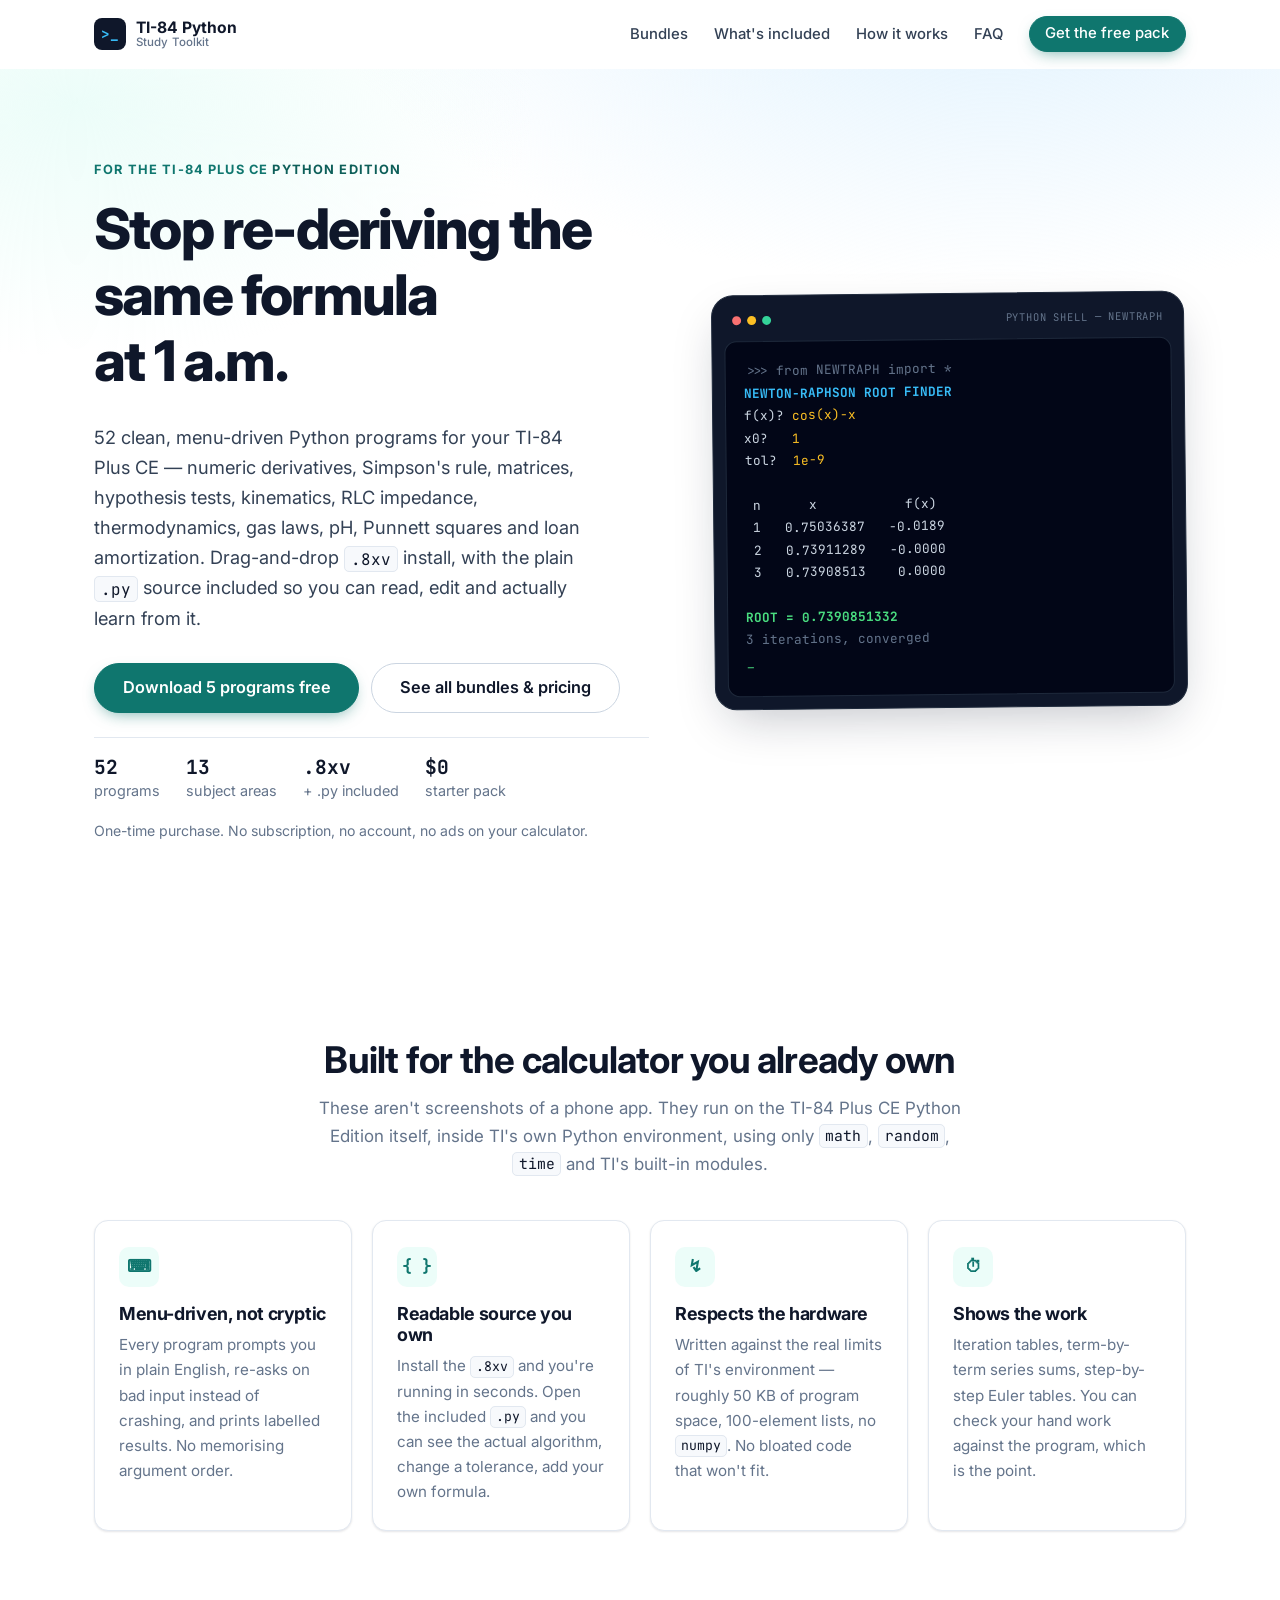
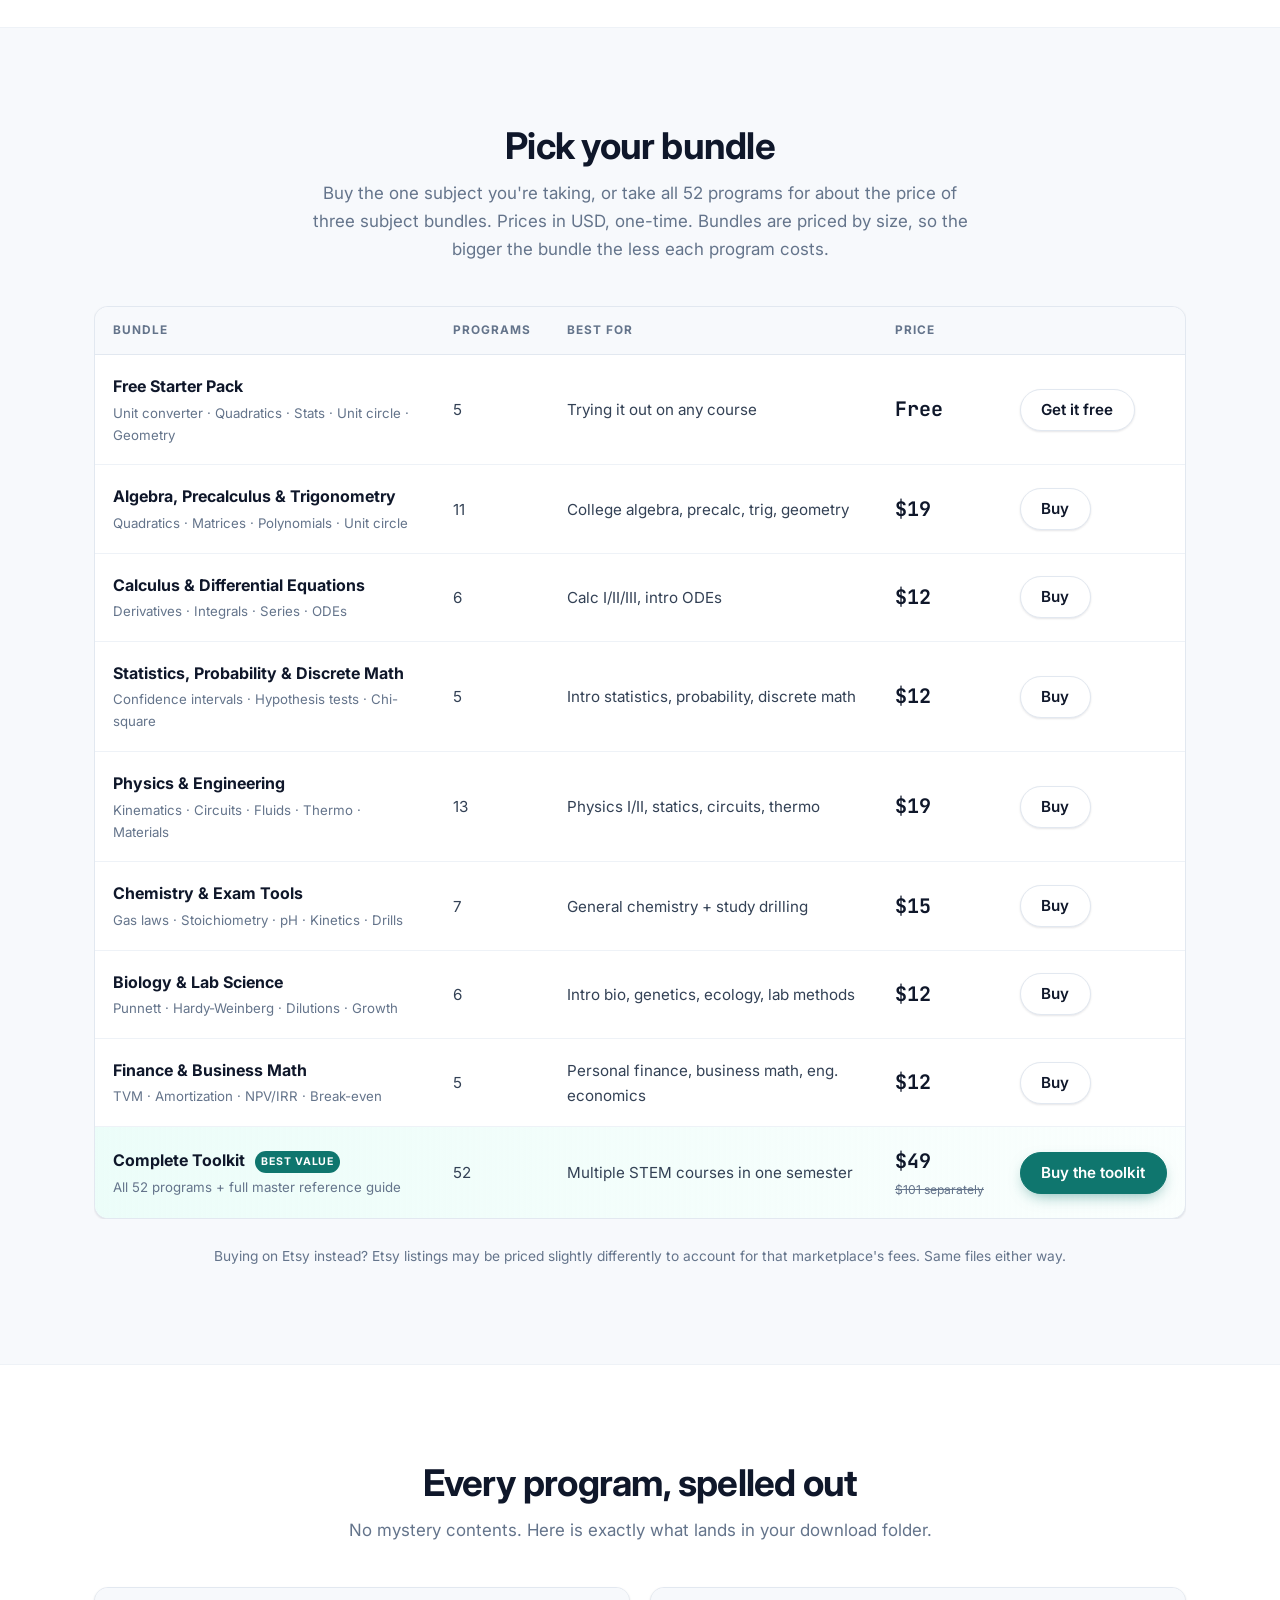
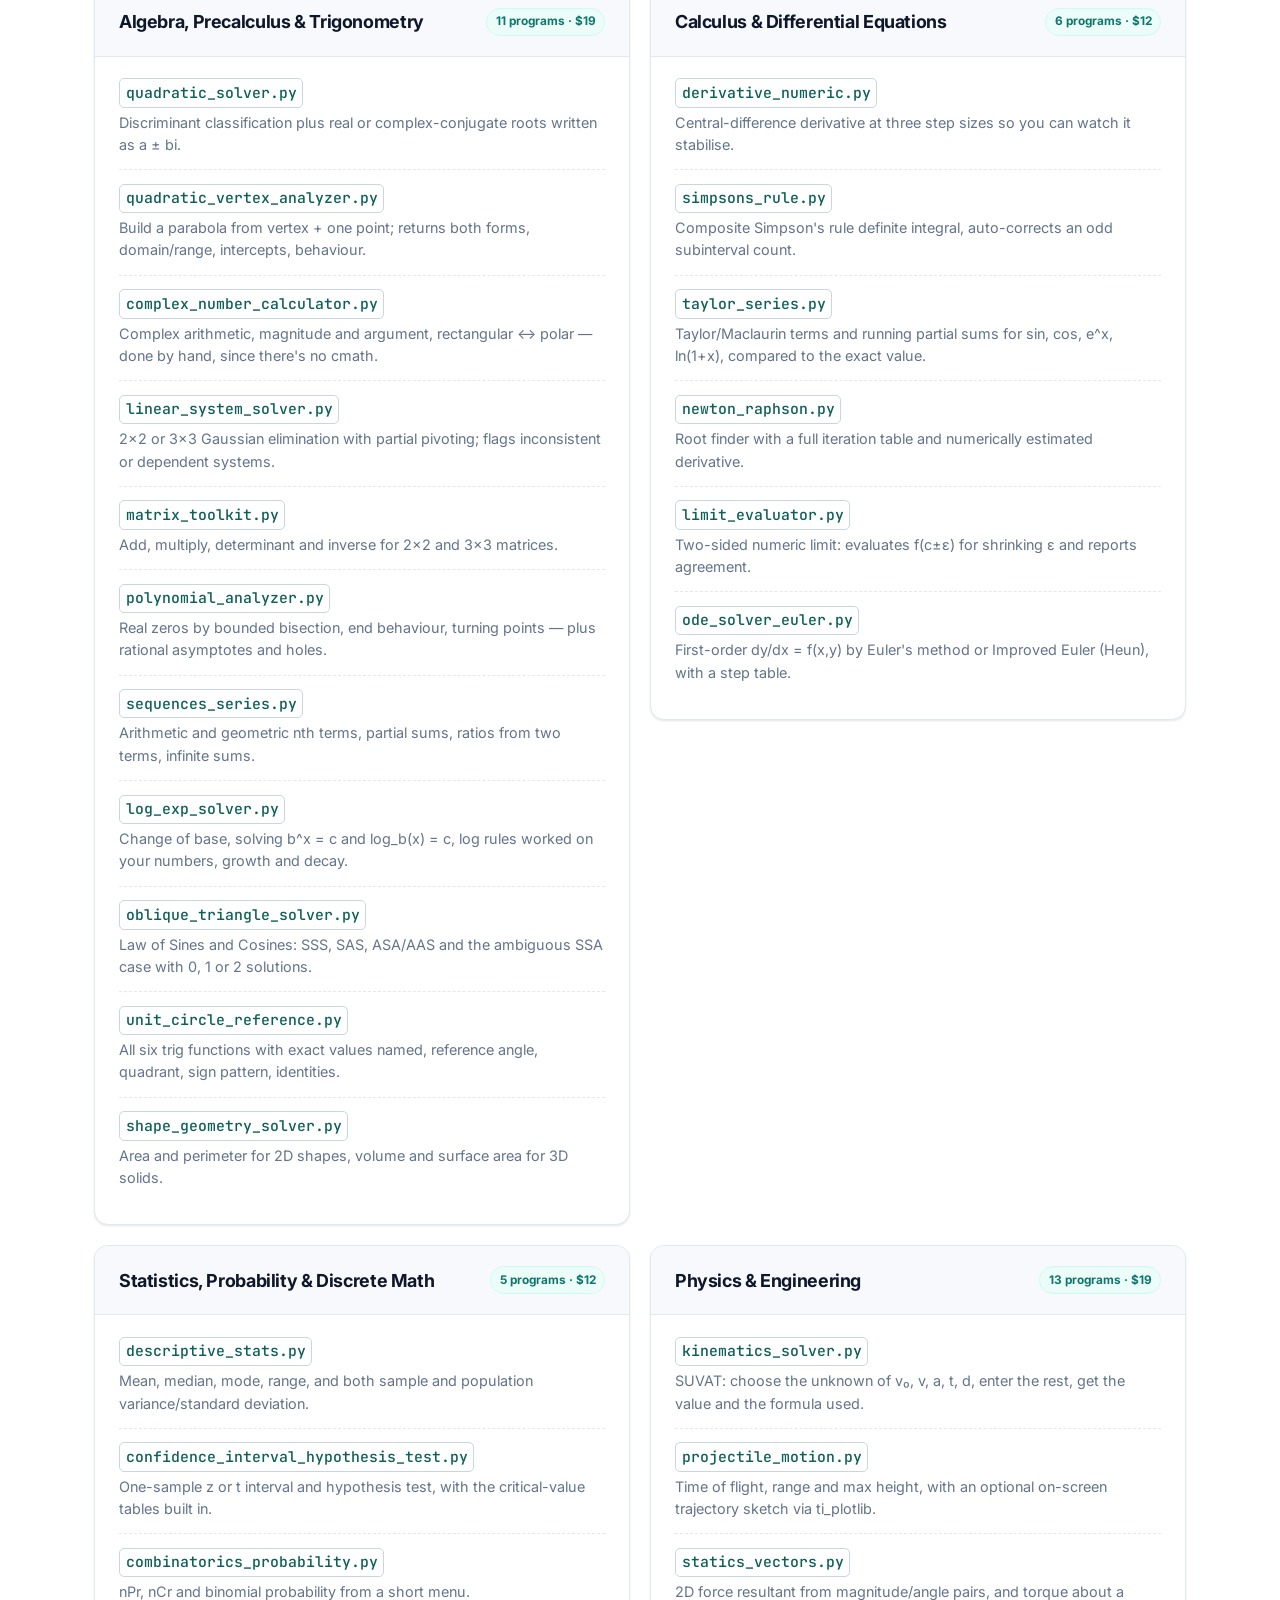
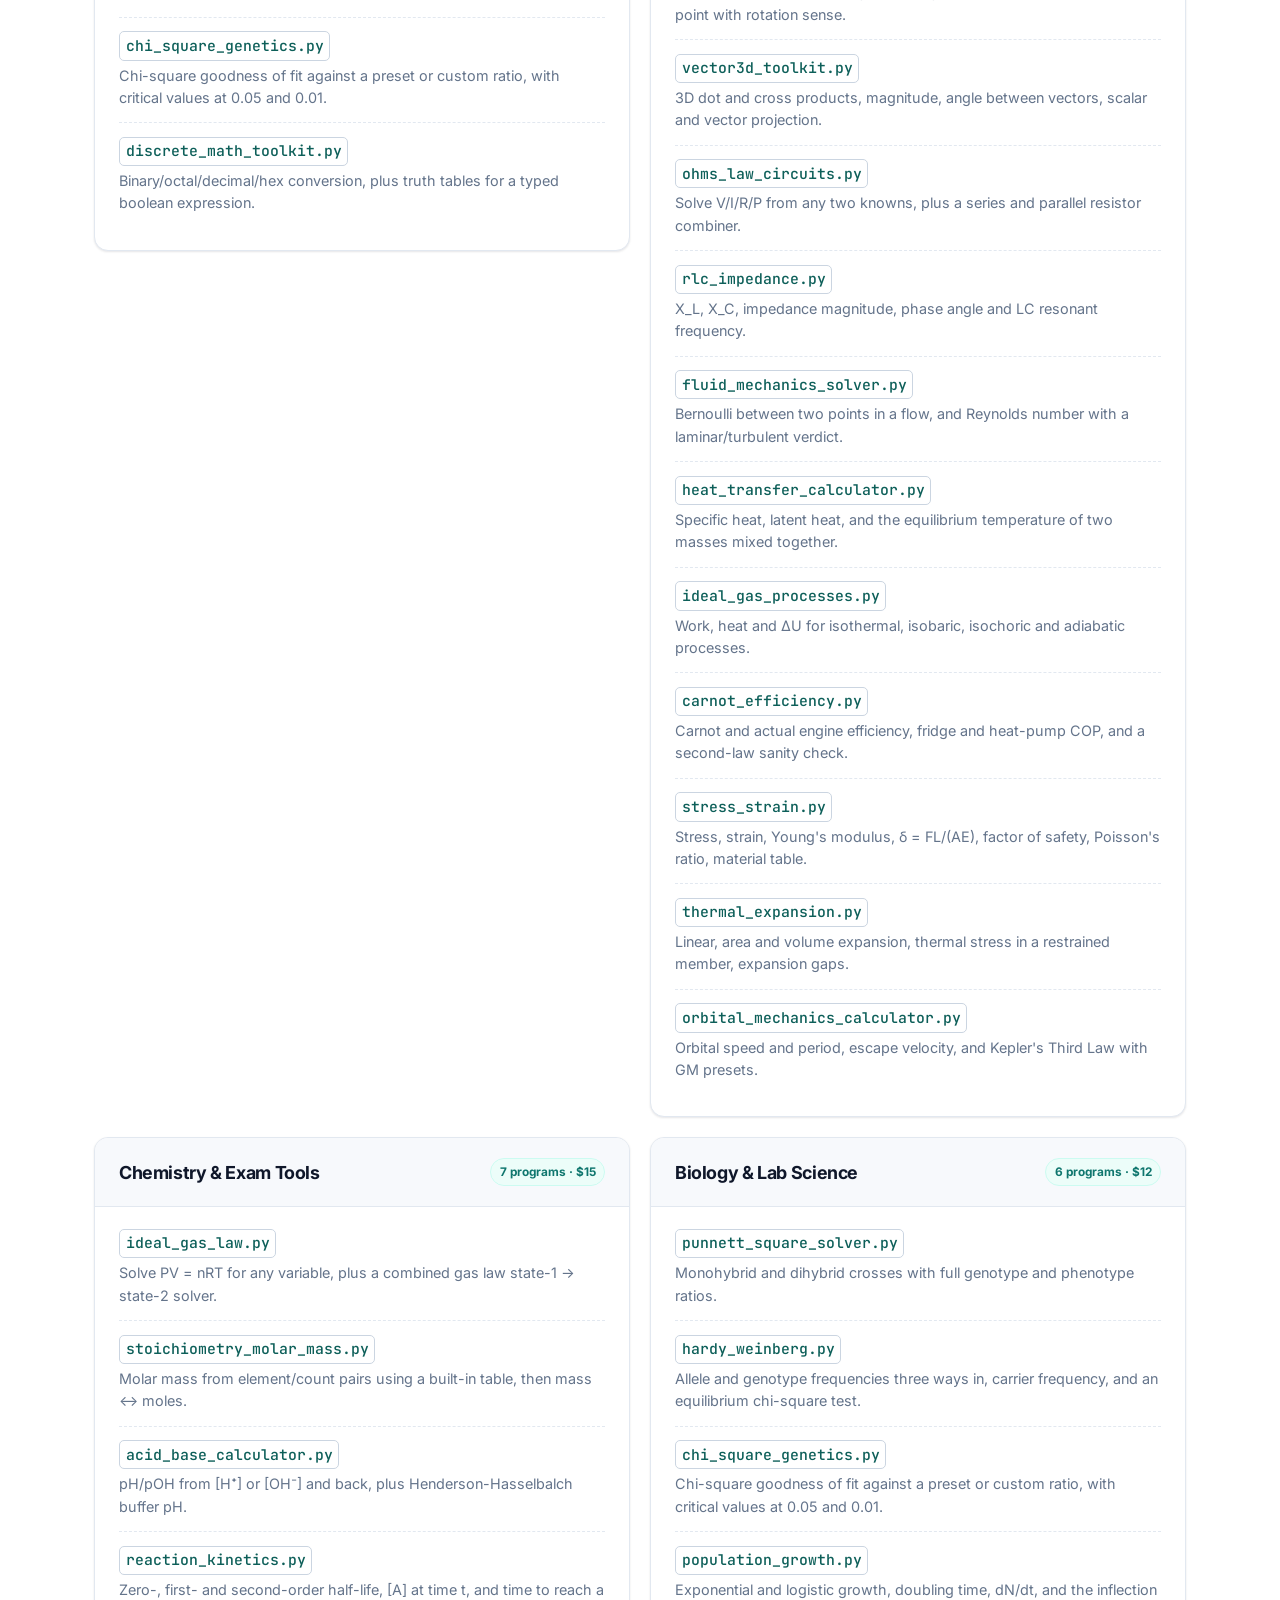
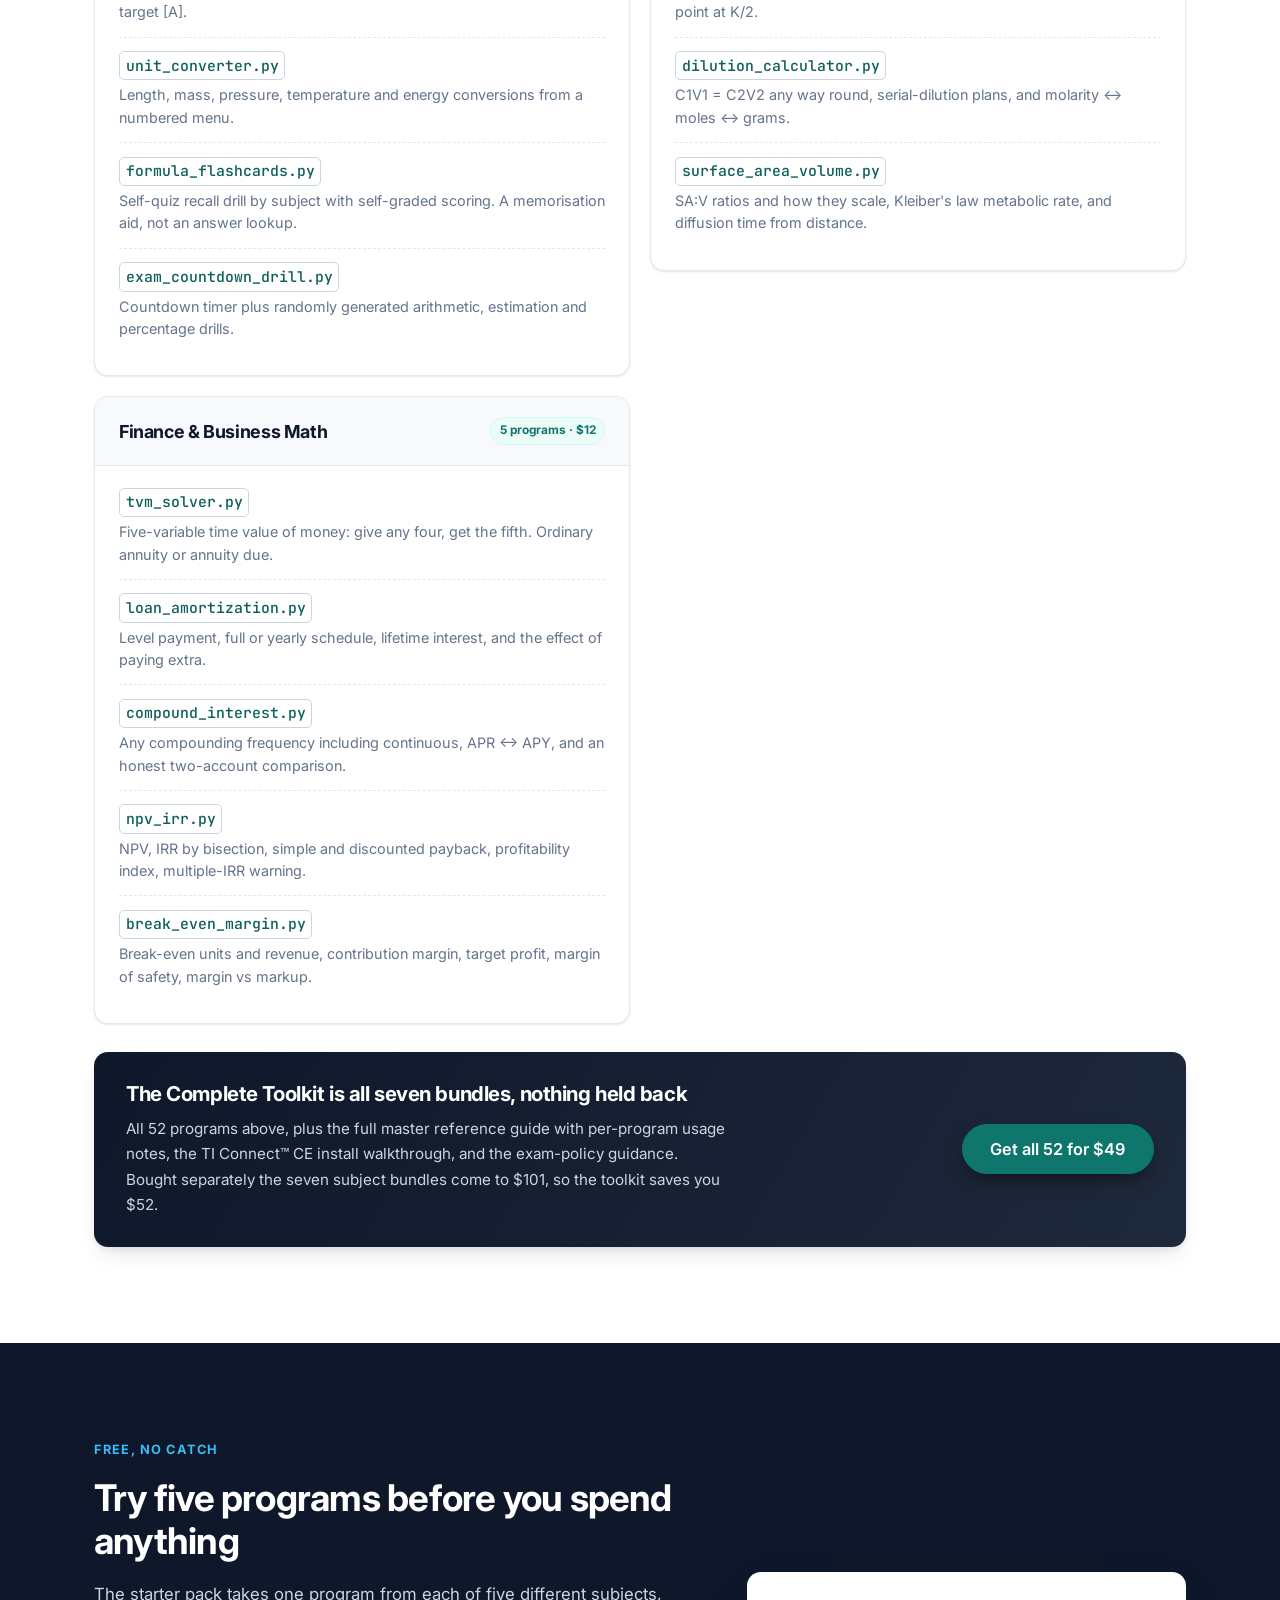
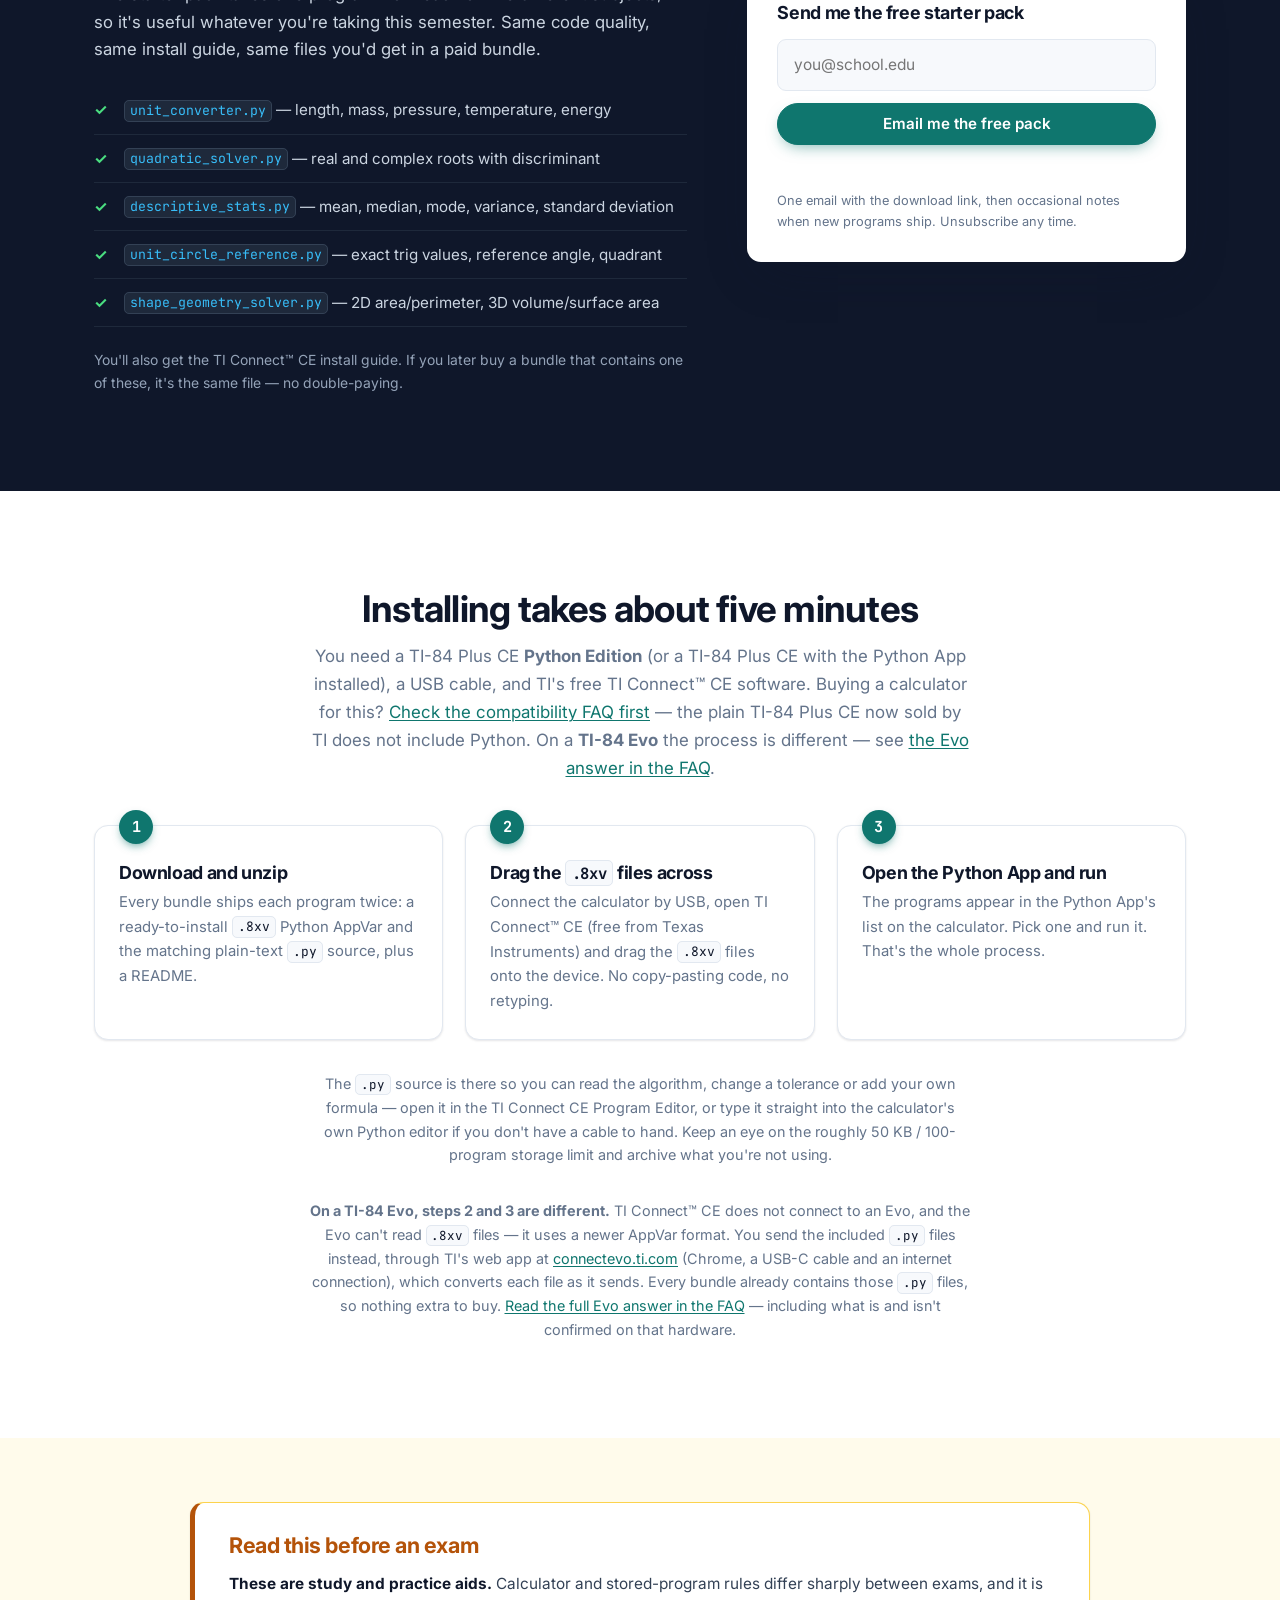
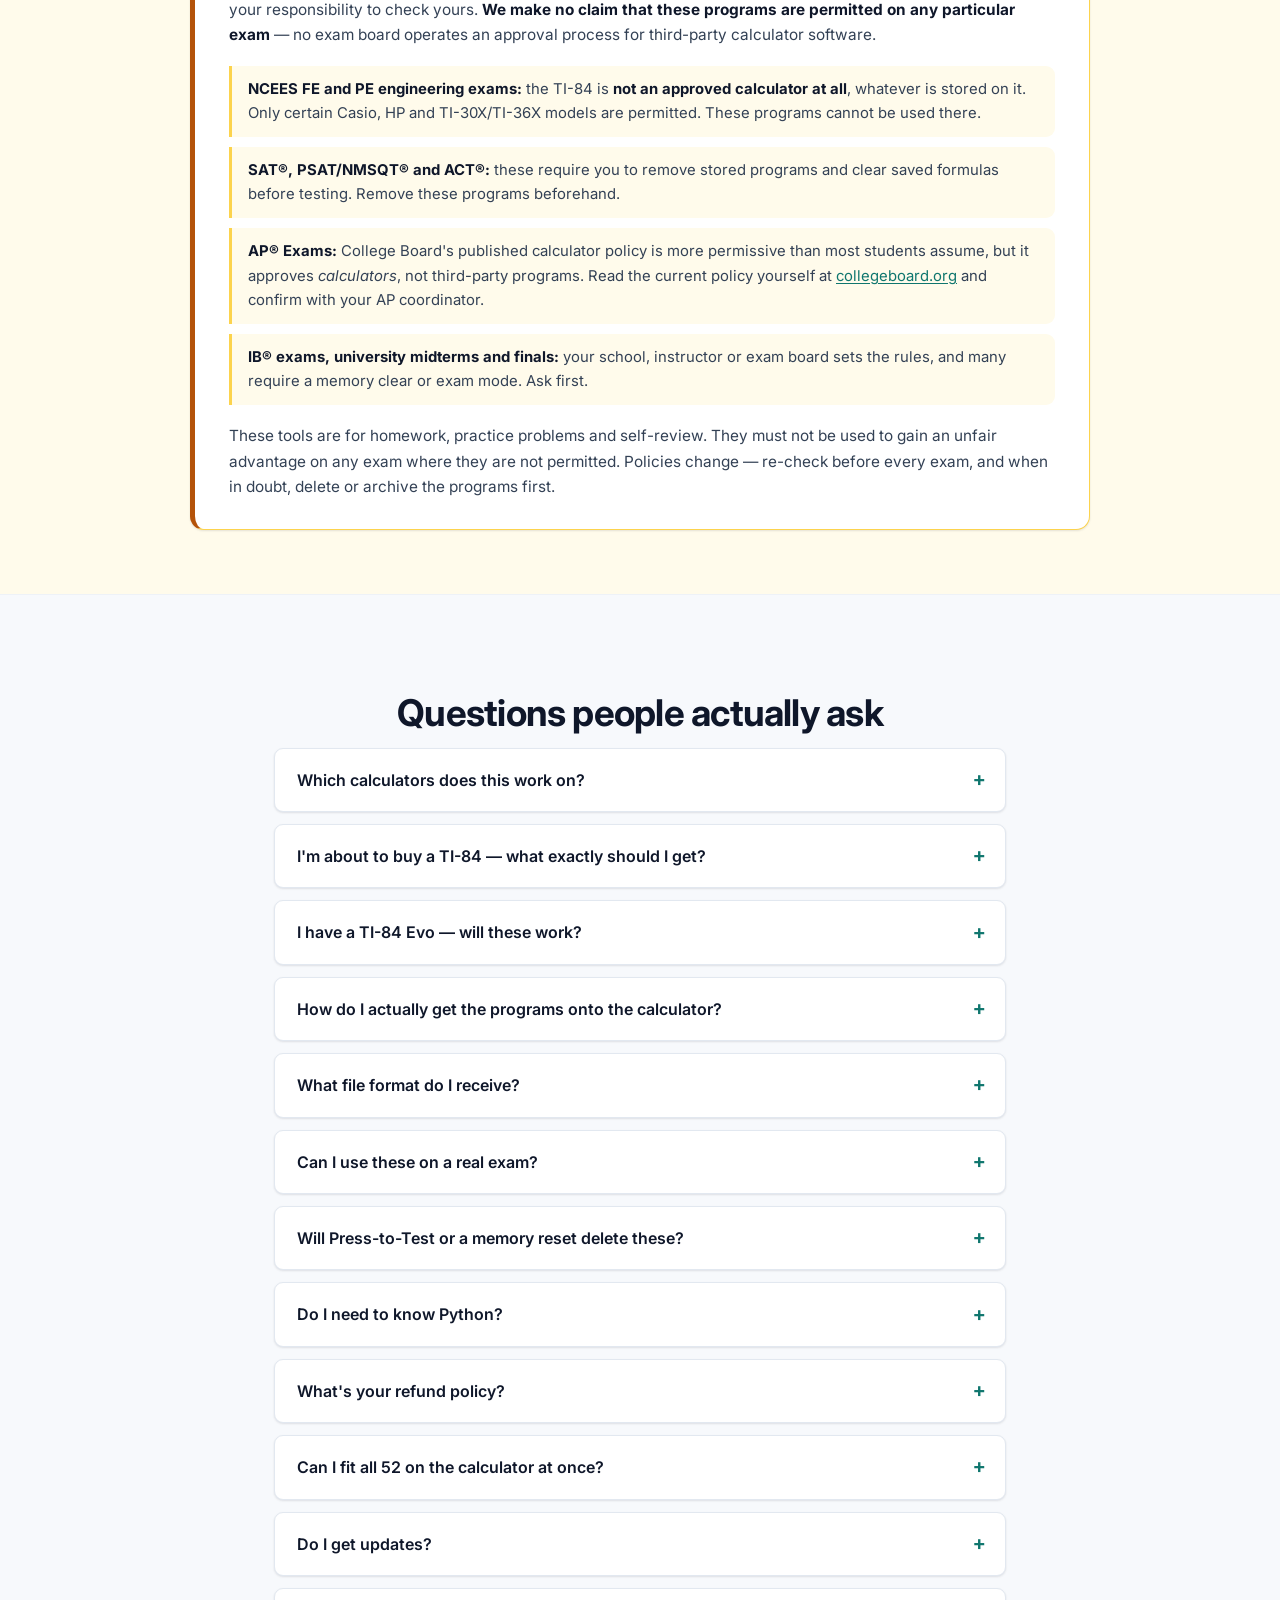
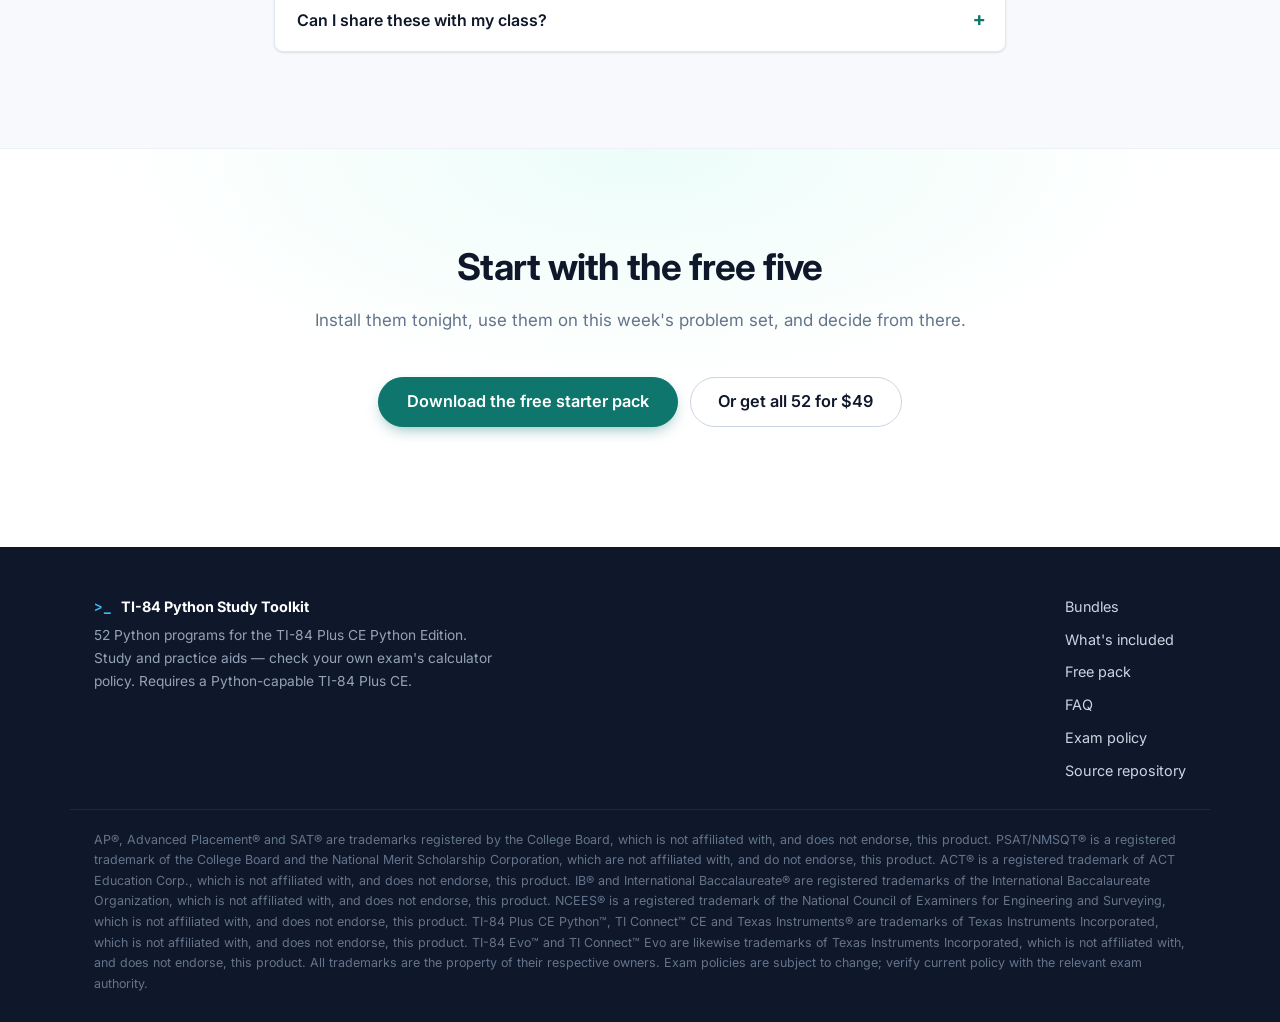
==== docs/index.html @ da0b4979 "Add TI-84 Evo install guidance and publish the landing page on GitHub Pages An Evo owner following t" ====
<!DOCTYPE html>
<!-- GENERATED FILE - DO NOT EDIT. Copied from storefront/index.html by tools/sync_docs.py. Edit storefront/index.html and re-run the script; edits made here are overwritten. -->
<html lang="en">
<head>
<meta charset="utf-8">
<meta name="viewport" content="width=device-width, initial-scale=1">

<!--
     TI-84 Plus CE Python Study Toolkit - static sales page.
     No build step. Just index.html + styles.css + main.js.

     BEFORE YOU PUBLISH, DO THESE THREE THINGS:
       1. Replace every  href="#"  on a link with class "js-buy" with the real
          Gumroad or Etsy product URL. Each one is flagged with a "BUY LINK"
          comment on the line above it, so search this file for: BUY LINK
       2. Replace the form action in the "Free Starter Pack" section with your
          real Gumroad free-product URL or email provider form endpoint.
       3. Update the canonical URL and og:url below to your real domain.

     See DEPLOY.md for hosting and SETUP_CHECKLIST.md for store setup.
-->

<title>TI-84 Plus CE Python Programs — 52-Program Study Toolkit</title>
<meta name="description" content="52 ready-to-install Python programs for the TI-84 Plus CE Python Edition: calculus, algebra, stats, physics, chemistry and more. Free 5-program starter pack.">
<meta name="author" content="TI-84 Python Study Toolkit">
<link rel="canonical" href="https://condod.github.io/TI-84-Python-Test-Tools-and-Study/">

<meta property="og:type" content="website">
<meta property="og:title" content="TI-84 Plus CE Python Programs — 52-Program Study Toolkit">
<meta property="og:description" content="52 ready-to-install Python programs for the TI-84 Plus CE Python Edition. Free 5-program starter pack, $12–$19 subject bundles, $49 complete toolkit.">
<meta property="og:url" content="https://condod.github.io/TI-84-Python-Test-Tools-and-Study/">
<meta name="twitter:card" content="summary_large_image">

<link rel="icon" href="data:image/svg+xml,<svg xmlns='http://www.w3.org/2000/svg' viewBox='0 0 32 32'><rect width='32' height='32' rx='7' fill='%230f172a'/><text x='16' y='23' font-size='19' font-family='monospace' fill='%2338bdf8' text-anchor='middle'>&gt;_</text></svg>">

<link rel="preconnect" href="https://fonts.googleapis.com">
<link rel="preconnect" href="https://fonts.gstatic.com" crossorigin>
<link href="https://fonts.googleapis.com/css2?family=Inter:wght@400;500;600;700;800&family=JetBrains+Mono:wght@400;500;700&display=swap" rel="stylesheet">
<link rel="stylesheet" href="styles.css">
</head>
<body>

<a class="skip-link" href="#main">Skip to content</a>

<header class="site-header" id="siteHeader">
  <div class="wrap header-inner">
    <a class="brand" href="#top">
      <span class="brand-mark" aria-hidden="true">&gt;_</span>
      <span class="brand-text">TI-84&nbsp;Python<span class="brand-sub">Study Toolkit</span></span>
    </a>

    <button class="nav-toggle" id="navToggle" aria-expanded="false" aria-controls="primaryNav" aria-label="Open menu">
      <span></span><span></span><span></span>
    </button>

    <nav class="primary-nav" id="primaryNav" aria-label="Primary">
      <a href="#bundles">Bundles</a>
      <a href="#included">What's included</a>
      <a href="#install">How it works</a>
      <a href="#faq">FAQ</a>
      <a class="btn btn-sm btn-primary" href="#free">Get the free pack</a>
    </nav>
  </div>
</header>

<main id="main">

  <!-- ================= HERO ================= -->
  <section class="hero" id="top">
    <div class="wrap hero-grid">
      <div class="hero-copy">
        <p class="eyebrow">For the TI-84 Plus CE <strong>Python Edition</strong></p>
        <h1>Stop re-deriving the same formula<br class="br-lg"> at 1&nbsp;a.m.</h1>
        <p class="lede">
          52 clean, menu-driven Python programs for your TI-84 Plus CE — numeric derivatives,
          Simpson's rule, matrices, hypothesis tests, kinematics, RLC impedance, thermodynamics,
          gas laws, pH, Punnett squares and loan amortization.
          Drag-and-drop <code>.8xv</code> install, with the plain <code>.py</code> source
          included so you can read, edit and actually learn from it.
        </p>

        <div class="hero-cta">
          <a class="btn btn-primary btn-lg" href="#free">Download 5 programs free</a>
          <a class="btn btn-ghost btn-lg" href="#bundles">See all bundles &amp; pricing</a>
        </div>

        <ul class="trust-row">
          <li><strong>52</strong> programs</li>
          <li><strong>13</strong> subject areas</li>
          <li><strong>.8xv</strong> + .py included</li>
          <li><strong>$0</strong> starter pack</li>
        </ul>

        <p class="hero-note">
          One-time purchase. No subscription, no account, no ads on your calculator.
        </p>
      </div>

      <!-- Stylised mock of the on-calculator Python shell. Purely decorative. -->
      <div class="hero-demo" aria-hidden="true">
        <div class="calc-shell">
          <div class="calc-bar">
            <span class="calc-dot"></span><span class="calc-dot"></span><span class="calc-dot"></span>
            <span class="calc-title">PYTHON SHELL — NEWTRAPH</span>
          </div>
          <pre class="calc-screen"><span class="c-dim">&gt;&gt;&gt; from NEWTRAPH import *</span>
<span class="c-key">NEWTON-RAPHSON ROOT FINDER</span>
f(x)? <span class="c-in">cos(x)-x</span>
x0?   <span class="c-in">1</span>
tol?  <span class="c-in">1e-9</span>

 n      x           f(x)
 1   0.75036387   -0.0189
 2   0.73911289   -0.0000
 3   0.73908513    0.0000

<span class="c-ok">ROOT = 0.7390851332</span>
<span class="c-dim">3 iterations, converged</span>
<span class="c-cursor">_</span></pre>
        </div>
      </div>
    </div>
  </section>

  <!-- ================= VALUE PROPS ================= -->
  <section class="section" id="why">
    <div class="wrap">
      <h2 class="section-title">Built for the calculator you already own</h2>
      <p class="section-lede">
        These aren't screenshots of a phone app. They run on the TI-84 Plus CE Python Edition
        itself, inside TI's own Python environment, using only <code>math</code>, <code>random</code>,
        <code>time</code> and TI's built-in modules.
      </p>

      <div class="cards cards-4">
        <article class="card">
          <div class="card-icon" aria-hidden="true">⌨</div>
          <h3>Menu-driven, not cryptic</h3>
          <p>Every program prompts you in plain English, re-asks on bad input instead of crashing, and prints labelled results. No memorising argument order.</p>
        </article>
        <article class="card">
          <div class="card-icon" aria-hidden="true">{ }</div>
          <h3>Readable source you own</h3>
          <p>Install the <code>.8xv</code> and you're running in seconds. Open the included <code>.py</code> and you can see the actual algorithm, change a tolerance, add your own formula.</p>
        </article>
        <article class="card">
          <div class="card-icon" aria-hidden="true">↯</div>
          <h3>Respects the hardware</h3>
          <p>Written against the real limits of TI's environment — roughly 50&nbsp;KB of program space, 100-element lists, no <code>numpy</code>. No bloated code that won't fit.</p>
        </article>
        <article class="card">
          <div class="card-icon" aria-hidden="true">⏱</div>
          <h3>Shows the work</h3>
          <p>Iteration tables, term-by-term series sums, step-by-step Euler tables. You can check your hand work against the program, which is the point.</p>
        </article>
      </div>
    </div>
  </section>

  <!-- ================= BUNDLES / PRICING ================= -->
  <section class="section section-alt" id="bundles">
    <div class="wrap">
      <h2 class="section-title">Pick your bundle</h2>
      <p class="section-lede">
        Buy the one subject you're taking, or take all 52 programs for about the price of three
        subject bundles. Prices in USD, one-time. Bundles are priced by size, so the bigger the
        bundle the less each program costs.
      </p>

      <!-- Desktop comparison table -->
      <div class="table-scroll">
        <table class="pricing-table">
          <caption class="visually-hidden">Bundle comparison: contents, price and purchase links</caption>
          <thead>
            <tr>
              <th scope="col">Bundle</th>
              <th scope="col">Programs</th>
              <th scope="col">Best for</th>
              <th scope="col">Price</th>
              <th scope="col"><span class="visually-hidden">Buy</span></th>
            </tr>
          </thead>
          <tbody>
            <tr>
              <th scope="row"><span class="tbl-name">Free Starter Pack</span><span class="tbl-sub">Unit converter · Quadratics · Stats · Unit circle · Geometry</span></th>
              <td>5</td>
              <td>Trying it out on any course</td>
              <td class="price-cell"><span class="price">Free</span></td>
              <!-- BUY LINK: this one should point at your Gumroad $0 / "pay what you want" product,
                   or leave it as #free to use the on-page email form below. -->
              <td><a class="btn btn-outline js-buy" href="#free">Get it free</a></td>
            </tr>
            <tr>
              <th scope="row"><span class="tbl-name">Algebra, Precalculus &amp; Trigonometry</span><span class="tbl-sub">Quadratics · Matrices · Polynomials · Unit circle</span></th>
              <td>11</td>
              <td>College algebra, precalc, trig, geometry</td>
              <td class="price-cell"><span class="price">$19</span></td>
              <!-- BUY LINK: paste your Gumroad product URL, e.g.
                   https://YOURNAME.gumroad.com/l/ti84-algebra-precalc
                   (or the Etsy listing URL if you sell it there instead) -->
              <td><a class="btn btn-outline js-buy" href="#">Buy</a></td>
            </tr>
            <tr>
              <th scope="row"><span class="tbl-name">Calculus &amp; Differential Equations</span><span class="tbl-sub">Derivatives · Integrals · Series · ODEs</span></th>
              <td>6</td>
              <td>Calc I/II/III, intro ODEs</td>
              <td class="price-cell"><span class="price">$12</span></td>
              <!-- BUY LINK: https://YOURNAME.gumroad.com/l/ti84-calculus -->
              <td><a class="btn btn-outline js-buy" href="#">Buy</a></td>
            </tr>
            <tr>
              <th scope="row"><span class="tbl-name">Statistics, Probability &amp; Discrete Math</span><span class="tbl-sub">Confidence intervals · Hypothesis tests · Chi-square</span></th>
              <td>5</td>
              <td>Intro statistics, probability, discrete math</td>
              <td class="price-cell"><span class="price">$12</span></td>
              <!-- BUY LINK: https://YOURNAME.gumroad.com/l/ti84-stats -->
              <td><a class="btn btn-outline js-buy" href="#">Buy</a></td>
            </tr>
            <tr>
              <th scope="row"><span class="tbl-name">Physics &amp; Engineering</span><span class="tbl-sub">Kinematics · Circuits · Fluids · Thermo · Materials</span></th>
              <td>13</td>
              <td>Physics I/II, statics, circuits, thermo</td>
              <td class="price-cell"><span class="price">$19</span></td>
              <!-- BUY LINK: https://YOURNAME.gumroad.com/l/ti84-physics -->
              <td><a class="btn btn-outline js-buy" href="#">Buy</a></td>
            </tr>
            <tr>
              <th scope="row"><span class="tbl-name">Chemistry &amp; Exam Tools</span><span class="tbl-sub">Gas laws · Stoichiometry · pH · Kinetics · Drills</span></th>
              <td>7</td>
              <td>General chemistry + study drilling</td>
              <td class="price-cell"><span class="price">$15</span></td>
              <!-- BUY LINK: https://YOURNAME.gumroad.com/l/ti84-chemistry -->
              <td><a class="btn btn-outline js-buy" href="#">Buy</a></td>
            </tr>
            <tr>
              <th scope="row"><span class="tbl-name">Biology &amp; Lab Science</span><span class="tbl-sub">Punnett · Hardy-Weinberg · Dilutions · Growth</span></th>
              <td>6</td>
              <td>Intro bio, genetics, ecology, lab methods</td>
              <td class="price-cell"><span class="price">$12</span></td>
              <!-- BUY LINK: https://YOURNAME.gumroad.com/l/ti84-biology -->
              <td><a class="btn btn-outline js-buy" href="#">Buy</a></td>
            </tr>
            <tr>
              <th scope="row"><span class="tbl-name">Finance &amp; Business Math</span><span class="tbl-sub">TVM · Amortization · NPV/IRR · Break-even</span></th>
              <td>5</td>
              <td>Personal finance, business math, eng. economics</td>
              <td class="price-cell"><span class="price">$12</span></td>
              <!-- BUY LINK: https://YOURNAME.gumroad.com/l/ti84-finance -->
              <td><a class="btn btn-outline js-buy" href="#">Buy</a></td>
            </tr>
            <tr class="row-featured">
              <th scope="row">
                <span class="tbl-name">Complete Toolkit <span class="tag tag-best">Best value</span></span>
                <span class="tbl-sub">All 52 programs + full master reference guide</span>
              </th>
              <td>52</td>
              <td>Multiple STEM courses in one semester</td>
              <td class="price-cell"><span class="price">$49</span><span class="price-was">$101 separately</span></td>
              <!-- BUY LINK: https://YOURNAME.gumroad.com/l/ti84-complete -->
              <td><a class="btn btn-primary js-buy" href="#">Buy the toolkit</a></td>
            </tr>
          </tbody>
        </table>
      </div>

      <!-- Mobile card view of the same data -->
      <div class="price-cards">
        <article class="price-card">
          <h3>Free Starter Pack</h3>
          <p class="pc-price">Free</p>
          <p class="pc-meta">5 programs · any course</p>
          <p class="pc-desc">Unit converter, quadratic solver, descriptive stats, unit circle, geometry.</p>
          <!-- BUY LINK (mobile duplicate of the free pack link above) -->
          <a class="btn btn-outline btn-block js-buy" href="#free">Get it free</a>
        </article>
        <article class="price-card">
          <h3>Algebra, Precalc &amp; Trig</h3>
          <p class="pc-price">$19</p>
          <p class="pc-meta">11 programs · college algebra, precalc, trig</p>
          <p class="pc-desc">Quadratics, matrices, linear systems, polynomials, sequences, logs, triangles, unit circle, geometry.</p>
          <!-- BUY LINK: https://YOURNAME.gumroad.com/l/ti84-algebra-precalc -->
          <a class="btn btn-outline btn-block js-buy" href="#">Buy</a>
        </article>
        <article class="price-card">
          <h3>Calculus &amp; Diff Eq</h3>
          <p class="pc-price">$12</p>
          <p class="pc-meta">6 programs · Calc I–III, ODEs</p>
          <p class="pc-desc">Derivatives, Simpson's rule, Taylor series, Newton-Raphson, limits, Euler ODEs.</p>
          <!-- BUY LINK: https://YOURNAME.gumroad.com/l/ti84-calculus -->
          <a class="btn btn-outline btn-block js-buy" href="#">Buy</a>
        </article>
        <article class="price-card">
          <h3>Statistics &amp; Probability</h3>
          <p class="pc-price">$12</p>
          <p class="pc-meta">5 programs · intro stats, probability</p>
          <p class="pc-desc">Descriptive stats, confidence intervals, hypothesis tests, chi-square, combinatorics, truth tables.</p>
          <!-- BUY LINK: https://YOURNAME.gumroad.com/l/ti84-stats -->
          <a class="btn btn-outline btn-block js-buy" href="#">Buy</a>
        </article>
        <article class="price-card">
          <h3>Physics &amp; Engineering</h3>
          <p class="pc-price">$19</p>
          <p class="pc-meta">13 programs · physics, statics, circuits, thermo</p>
          <p class="pc-desc">SUVAT, projectiles, Ohm's law, RLC, 3D vectors, fluids, calorimetry, gas processes, Carnot, stress-strain, orbits.</p>
          <!-- BUY LINK: https://YOURNAME.gumroad.com/l/ti84-physics -->
          <a class="btn btn-outline btn-block js-buy" href="#">Buy</a>
        </article>
        <article class="price-card">
          <h3>Chemistry &amp; Exam Tools</h3>
          <p class="pc-price">$15</p>
          <p class="pc-meta">7 programs · gen chem + study drills</p>
          <p class="pc-desc">Gas laws, molar mass, pH/buffers, reaction kinetics, unit converter, formula flashcards, timer.</p>
          <!-- BUY LINK: https://YOURNAME.gumroad.com/l/ti84-chemistry -->
          <a class="btn btn-outline btn-block js-buy" href="#">Buy</a>
        </article>
        <article class="price-card">
          <h3>Biology &amp; Lab Science</h3>
          <p class="pc-price">$12</p>
          <p class="pc-meta">6 programs · intro bio, genetics, ecology</p>
          <p class="pc-desc">Punnett squares, Hardy-Weinberg, chi-square, population growth, dilutions, SA:V scaling.</p>
          <!-- BUY LINK: https://YOURNAME.gumroad.com/l/ti84-biology -->
          <a class="btn btn-outline btn-block js-buy" href="#">Buy</a>
        </article>
        <article class="price-card">
          <h3>Finance &amp; Business Math</h3>
          <p class="pc-price">$12</p>
          <p class="pc-meta">5 programs · finance, business math</p>
          <p class="pc-desc">Time value of money, loan amortization, compound interest, NPV/IRR, break-even and margins.</p>
          <!-- BUY LINK: https://YOURNAME.gumroad.com/l/ti84-finance -->
          <a class="btn btn-outline btn-block js-buy" href="#">Buy</a>
        </article>
        <article class="price-card pc-featured">
          <h3>Complete Toolkit <span class="tag tag-best">Best value</span></h3>
          <p class="pc-price">$49 <span class="pc-was">$101 separately</span></p>
          <p class="pc-meta">All 52 programs · every subject</p>
          <p class="pc-desc">The entire library plus the full master reference guide for every program.</p>
          <!-- BUY LINK: https://YOURNAME.gumroad.com/l/ti84-complete -->
          <a class="btn btn-primary btn-block js-buy" href="#">Buy the toolkit</a>
        </article>
      </div>

      <p class="fineprint">
        Buying on Etsy instead? Etsy listings may be priced slightly differently to account for
        that marketplace's fees. Same files either way.
      </p>
    </div>
  </section>

  <!-- ================= WHAT'S INCLUDED ================= -->
  <section class="section" id="included">
    <div class="wrap">
      <h2 class="section-title">Every program, spelled out</h2>
      <p class="section-lede">
        No mystery contents. Here is exactly what lands in your download folder.
      </p>

      <div class="cards cards-2 include-grid">

        <article class="card include-card">
          <header class="include-head">
            <h3>Algebra, Precalculus &amp; Trigonometry</h3>
            <span class="pill">11 programs · $19</span>
          </header>
          <ul class="prog-list">
            <li><code>quadratic_solver.py</code><span>Discriminant classification plus real or complex-conjugate roots written as a ± bi.</span></li>
            <li><code>quadratic_vertex_analyzer.py</code><span>Build a parabola from vertex + one point; returns both forms, domain/range, intercepts, behaviour.</span></li>
            <li><code>complex_number_calculator.py</code><span>Complex arithmetic, magnitude and argument, rectangular ↔ polar — done by hand, since there's no cmath.</span></li>
            <li><code>linear_system_solver.py</code><span>2×2 or 3×3 Gaussian elimination with partial pivoting; flags inconsistent or dependent systems.</span></li>
            <li><code>matrix_toolkit.py</code><span>Add, multiply, determinant and inverse for 2×2 and 3×3 matrices.</span></li>
            <li><code>polynomial_analyzer.py</code><span>Real zeros by bounded bisection, end behaviour, turning points — plus rational asymptotes and holes.</span></li>
            <li><code>sequences_series.py</code><span>Arithmetic and geometric nth terms, partial sums, ratios from two terms, infinite sums.</span></li>
            <li><code>log_exp_solver.py</code><span>Change of base, solving b^x = c and log_b(x) = c, log rules worked on your numbers, growth and decay.</span></li>
            <li><code>oblique_triangle_solver.py</code><span>Law of Sines and Cosines: SSS, SAS, ASA/AAS and the ambiguous SSA case with 0, 1 or 2 solutions.</span></li>
            <li><code>unit_circle_reference.py</code><span>All six trig functions with exact values named, reference angle, quadrant, sign pattern, identities.</span></li>
            <li><code>shape_geometry_solver.py</code><span>Area and perimeter for 2D shapes, volume and surface area for 3D solids.</span></li>
          </ul>
        </article>

        <article class="card include-card">
          <header class="include-head">
            <h3>Calculus &amp; Differential Equations</h3>
            <span class="pill">6 programs · $12</span>
          </header>
          <ul class="prog-list">
            <li><code>derivative_numeric.py</code><span>Central-difference derivative at three step sizes so you can watch it stabilise.</span></li>
            <li><code>simpsons_rule.py</code><span>Composite Simpson's rule definite integral, auto-corrects an odd subinterval count.</span></li>
            <li><code>taylor_series.py</code><span>Taylor/Maclaurin terms and running partial sums for sin, cos, e^x, ln(1+x), compared to the exact value.</span></li>
            <li><code>newton_raphson.py</code><span>Root finder with a full iteration table and numerically estimated derivative.</span></li>
            <li><code>limit_evaluator.py</code><span>Two-sided numeric limit: evaluates f(c±ε) for shrinking ε and reports agreement.</span></li>
            <li><code>ode_solver_euler.py</code><span>First-order dy/dx = f(x,y) by Euler's method or Improved Euler (Heun), with a step table.</span></li>
          </ul>
        </article>

        <article class="card include-card">
          <header class="include-head">
            <h3>Statistics, Probability &amp; Discrete Math</h3>
            <span class="pill">5 programs · $12</span>
          </header>
          <ul class="prog-list">
            <li><code>descriptive_stats.py</code><span>Mean, median, mode, range, and both sample and population variance/standard deviation.</span></li>
            <li><code>confidence_interval_hypothesis_test.py</code><span>One-sample z or t interval and hypothesis test, with the critical-value tables built in.</span></li>
            <li><code>combinatorics_probability.py</code><span>nPr, nCr and binomial probability from a short menu.</span></li>
            <li><code>chi_square_genetics.py</code><span>Chi-square goodness of fit against a preset or custom ratio, with critical values at 0.05 and 0.01.</span></li>
            <li><code>discrete_math_toolkit.py</code><span>Binary/octal/decimal/hex conversion, plus truth tables for a typed boolean expression.</span></li>
          </ul>
        </article>

        <article class="card include-card">
          <header class="include-head">
            <h3>Physics &amp; Engineering</h3>
            <span class="pill">13 programs · $19</span>
          </header>
          <ul class="prog-list">
            <li><code>kinematics_solver.py</code><span>SUVAT: choose the unknown of v₀, v, a, t, d, enter the rest, get the value and the formula used.</span></li>
            <li><code>projectile_motion.py</code><span>Time of flight, range and max height, with an optional on-screen trajectory sketch via ti_plotlib.</span></li>
            <li><code>statics_vectors.py</code><span>2D force resultant from magnitude/angle pairs, and torque about a point with rotation sense.</span></li>
            <li><code>vector3d_toolkit.py</code><span>3D dot and cross products, magnitude, angle between vectors, scalar and vector projection.</span></li>
            <li><code>ohms_law_circuits.py</code><span>Solve V/I/R/P from any two knowns, plus a series and parallel resistor combiner.</span></li>
            <li><code>rlc_impedance.py</code><span>X_L, X_C, impedance magnitude, phase angle and LC resonant frequency.</span></li>
            <li><code>fluid_mechanics_solver.py</code><span>Bernoulli between two points in a flow, and Reynolds number with a laminar/turbulent verdict.</span></li>
            <li><code>heat_transfer_calculator.py</code><span>Specific heat, latent heat, and the equilibrium temperature of two masses mixed together.</span></li>
            <li><code>ideal_gas_processes.py</code><span>Work, heat and ΔU for isothermal, isobaric, isochoric and adiabatic processes.</span></li>
            <li><code>carnot_efficiency.py</code><span>Carnot and actual engine efficiency, fridge and heat-pump COP, and a second-law sanity check.</span></li>
            <li><code>stress_strain.py</code><span>Stress, strain, Young's modulus, δ = FL/(AE), factor of safety, Poisson's ratio, material table.</span></li>
            <li><code>thermal_expansion.py</code><span>Linear, area and volume expansion, thermal stress in a restrained member, expansion gaps.</span></li>
            <li><code>orbital_mechanics_calculator.py</code><span>Orbital speed and period, escape velocity, and Kepler's Third Law with GM presets.</span></li>
          </ul>
        </article>

        <article class="card include-card">
          <header class="include-head">
            <h3>Chemistry &amp; Exam Tools</h3>
            <span class="pill">7 programs · $15</span>
          </header>
          <ul class="prog-list">
            <li><code>ideal_gas_law.py</code><span>Solve PV = nRT for any variable, plus a combined gas law state-1 → state-2 solver.</span></li>
            <li><code>stoichiometry_molar_mass.py</code><span>Molar mass from element/count pairs using a built-in table, then mass ↔ moles.</span></li>
            <li><code>acid_base_calculator.py</code><span>pH/pOH from [H⁺] or [OH⁻] and back, plus Henderson-Hasselbalch buffer pH.</span></li>
            <li><code>reaction_kinetics.py</code><span>Zero-, first- and second-order half-life, [A] at time t, and time to reach a target [A].</span></li>
            <li><code>unit_converter.py</code><span>Length, mass, pressure, temperature and energy conversions from a numbered menu.</span></li>
            <li><code>formula_flashcards.py</code><span>Self-quiz recall drill by subject with self-graded scoring. A memorisation aid, not an answer lookup.</span></li>
            <li><code>exam_countdown_drill.py</code><span>Countdown timer plus randomly generated arithmetic, estimation and percentage drills.</span></li>
          </ul>
        </article>

        <article class="card include-card">
          <header class="include-head">
            <h3>Biology &amp; Lab Science</h3>
            <span class="pill">6 programs · $12</span>
          </header>
          <ul class="prog-list">
            <li><code>punnett_square_solver.py</code><span>Monohybrid and dihybrid crosses with full genotype and phenotype ratios.</span></li>
            <li><code>hardy_weinberg.py</code><span>Allele and genotype frequencies three ways in, carrier frequency, and an equilibrium chi-square test.</span></li>
            <li><code>chi_square_genetics.py</code><span>Chi-square goodness of fit against a preset or custom ratio, with critical values at 0.05 and 0.01.</span></li>
            <li><code>population_growth.py</code><span>Exponential and logistic growth, doubling time, dN/dt, and the inflection point at K/2.</span></li>
            <li><code>dilution_calculator.py</code><span>C1V1 = C2V2 any way round, serial-dilution plans, and molarity ↔ moles ↔ grams.</span></li>
            <li><code>surface_area_volume.py</code><span>SA:V ratios and how they scale, Kleiber's law metabolic rate, and diffusion time from distance.</span></li>
          </ul>
        </article>

        <article class="card include-card">
          <header class="include-head">
            <h3>Finance &amp; Business Math</h3>
            <span class="pill">5 programs · $12</span>
          </header>
          <ul class="prog-list">
            <li><code>tvm_solver.py</code><span>Five-variable time value of money: give any four, get the fifth. Ordinary annuity or annuity due.</span></li>
            <li><code>loan_amortization.py</code><span>Level payment, full or yearly schedule, lifetime interest, and the effect of paying extra.</span></li>
            <li><code>compound_interest.py</code><span>Any compounding frequency including continuous, APR ↔ APY, and an honest two-account comparison.</span></li>
            <li><code>npv_irr.py</code><span>NPV, IRR by bisection, simple and discounted payback, profitability index, multiple-IRR warning.</span></li>
            <li><code>break_even_margin.py</code><span>Break-even units and revenue, contribution margin, target profit, margin of safety, margin vs markup.</span></li>
          </ul>
        </article>

      </div>

      <div class="complete-callout">
        <div>
          <h3>The Complete Toolkit is all seven bundles, nothing held back</h3>
          <p>
            All 52 programs above, plus the full master reference guide with per-program usage
            notes, the TI Connect™ CE install walkthrough, and the exam-policy guidance. Bought
            separately the seven subject bundles come to $101, so the toolkit saves you $52.
          </p>
        </div>
        <!-- BUY LINK: https://YOURNAME.gumroad.com/l/ti84-complete -->
        <a class="btn btn-primary btn-lg js-buy" href="#">Get all 52 for $49</a>
      </div>
    </div>
  </section>

  <!-- ================= FREE STARTER PACK ================= -->
  <section class="section section-dark" id="free">
    <div class="wrap free-grid">
      <div>
        <p class="eyebrow eyebrow-light">Free, no catch</p>
        <h2>Try five programs before you spend anything</h2>
        <p class="free-lede">
          The starter pack takes one program from each of five different subjects, so it's useful
          whatever you're taking this semester. Same code quality, same install guide, same files
          you'd get in a paid bundle.
        </p>
        <ul class="free-list">
          <li><code>unit_converter.py</code> — length, mass, pressure, temperature, energy</li>
          <li><code>quadratic_solver.py</code> — real and complex roots with discriminant</li>
          <li><code>descriptive_stats.py</code> — mean, median, mode, variance, standard deviation</li>
          <li><code>unit_circle_reference.py</code> — exact trig values, reference angle, quadrant</li>
          <li><code>shape_geometry_solver.py</code> — 2D area/perimeter, 3D volume/surface area</li>
        </ul>
        <p class="free-note">
          You'll also get the TI Connect™ CE install guide. If you later buy a bundle that
          contains one of these, it's the same file — no double-paying.
        </p>
      </div>

      <div class="free-form-card">
        <h3>Send me the free starter pack</h3>
        <!--
          WIRE THIS UP ONE OF TWO WAYS:
          (A) Simplest — delete the <form> and replace it with a button linking to a Gumroad
              $0 / "pay what you want" product. Gumroad collects the email at checkout and
              you can trigger a Gumroad Workflow follow-up email. See SETUP_CHECKLIST.md.
          (B) Email provider — set action="" to your MailerLite / Kit / Buttondown embedded
              form endpoint and set method="post". Keep the name="email" input.
          The form below is inert until you do one of these; main.js intercepts submission
          and shows a "not wired up yet" message rather than silently failing.
        -->
        <form class="signup-form" id="signupForm" action="#" method="post" novalidate>
          <label class="visually-hidden" for="email">Email address</label>
          <input type="email" id="email" name="email" placeholder="you@school.edu" autocomplete="email" required>
          <button class="btn btn-primary btn-block" type="submit">Email me the free pack</button>
          <p class="form-status" id="formStatus" role="status" aria-live="polite"></p>
        </form>
        <p class="form-fineprint">
          One email with the download link, then occasional notes when new programs ship.
          Unsubscribe any time.
        </p>
      </div>
    </div>
  </section>

  <!-- ================= HOW IT WORKS ================= -->
  <section class="section" id="install">
    <div class="wrap">
      <h2 class="section-title">Installing takes about five minutes</h2>
      <p class="section-lede">
        You need a TI-84 Plus CE <strong>Python Edition</strong> (or a TI-84 Plus CE with the
        Python App installed), a USB cable, and TI's free TI Connect™ CE software.
        Buying a calculator for this? <a href="#faq">Check the compatibility FAQ first</a> — the
        plain TI-84 Plus CE now sold by TI does not include Python.
        On a <strong>TI-84 Evo</strong> the process is different — see
        <a href="#faq">the Evo answer in the FAQ</a>.
      </p>

      <ol class="steps">
        <li>
          <span class="step-num">1</span>
          <h3>Download and unzip</h3>
          <p>Every bundle ships each program twice: a ready-to-install <code>.8xv</code> Python AppVar and the matching plain-text <code>.py</code> source, plus a README.</p>
        </li>
        <li>
          <span class="step-num">2</span>
          <h3>Drag the <code>.8xv</code> files across</h3>
          <p>Connect the calculator by USB, open TI Connect™ CE (free from Texas Instruments) and drag the <code>.8xv</code> files onto the device. No copy-pasting code, no retyping.</p>
        </li>
        <li>
          <span class="step-num">3</span>
          <h3>Open the Python App and run</h3>
          <p>The programs appear in the Python App's list on the calculator. Pick one and run it. That's the whole process.</p>
        </li>
      </ol>

      <p class="install-note">
        The <code>.py</code> source is there so you can read the algorithm, change a tolerance
        or add your own formula — open it in the TI Connect CE Program Editor, or type it
        straight into the calculator's own Python editor if you don't have a cable to hand.
        Keep an eye on the roughly 50&nbsp;KB / 100-program storage limit and archive what
        you're not using.
      </p>

      <p class="install-note">
        <strong>On a TI-84 Evo, steps 2 and 3 are different.</strong> TI Connect™ CE does not
        connect to an Evo, and the Evo can't read <code>.8xv</code> files — it uses a newer
        AppVar format. You send the included <code>.py</code> files instead, through TI's web
        app at <a href="https://connectevo.ti.com">connectevo.ti.com</a> (Chrome, a USB-C cable
        and an internet connection), which converts each file as it sends. Every bundle already
        contains those <code>.py</code> files, so nothing extra to buy.
        <a href="#faq">Read the full Evo answer in the FAQ</a> — including what is and isn't
        confirmed on that hardware.
      </p>
    </div>
  </section>

  <!-- ================= EXAM POLICY ================= -->
  <section class="section section-warn" id="policy">
    <div class="wrap">
      <div class="warn-box">
        <h2>Read this before an exam</h2>
        <p>
          <strong>These are study and practice aids.</strong> Calculator and stored-program rules
          differ sharply between exams, and it is your responsibility to check yours.
          <strong>We make no claim that these programs are permitted on any particular exam</strong>
          — no exam board operates an approval process for third-party calculator software.
        </p>
        <ul class="warn-list">
          <li>
            <strong>NCEES FE and PE engineering exams:</strong> the TI-84 is <strong>not an
            approved calculator at all</strong>, whatever is stored on it. Only certain Casio,
            HP and TI-30X/TI-36X models are permitted. These programs cannot be used there.
          </li>
          <li>
            <strong>SAT®, PSAT/NMSQT® and ACT®:</strong> these require you to remove stored
            programs and clear saved formulas before testing. Remove these programs beforehand.
          </li>
          <li>
            <strong>AP® Exams:</strong> College Board's published calculator policy is more
            permissive than most students assume, but it approves <em>calculators</em>, not
            third-party programs. Read the current policy yourself at
            <a href="https://apstudents.collegeboard.org/exam-policies-guidelines/calculator-policies">collegeboard.org</a>
            and confirm with your AP coordinator.
          </li>
          <li>
            <strong>IB® exams, university midterms and finals:</strong> your school, instructor
            or exam board sets the rules, and many require a memory clear or exam mode. Ask first.
          </li>
        </ul>
        <p>
          These tools are for homework, practice problems and self-review. They must not be used
          to gain an unfair advantage on any exam where they are not permitted. Policies change —
          re-check before every exam, and when in doubt, delete or archive the programs first.
        </p>
      </div>
    </div>
  </section>

  <!-- ================= FAQ ================= -->
  <section class="section section-alt" id="faq">
    <div class="wrap wrap-narrow">
      <h2 class="section-title">Questions people actually ask</h2>

      <div class="faq">
        <details>
          <summary>Which calculators does this work on?</summary>
          <div class="faq-body">
            <p>
              The TI-84 Plus CE <strong>Python Edition</strong>, and a TI-84 Plus CE that has TI's
              Python App installed. Those are the two the programs are built and tested for.
            </p>
            <p>
              The <strong>TI-84 Evo</strong>, TI's 2026 successor model, has Python built into
              every unit and is expected to run these too — but you must use the included
              <code>.py</code> files rather than the <code>.8xv</code> files, and they have not yet
              been tested on Evo hardware. <a href="#faq">See the Evo answer below.</a>
            </p>
            <p>
              It does <strong>not</strong> work on the older monochrome TI-83 Plus or TI-84 Plus,
              the TI-84 Plus Silver Edition, the TI-Nspire family, or any Casio or HP calculator.
              Those either have no Python environment or a different one. If you're unsure, check
              the label on your calculator's faceplate for "Python" or look for a Python app in
              the Apps list before buying.
            </p>
          </div>
        </details>

        <details>
          <summary>I'm about to buy a TI-84 — what exactly should I get?</summary>
          <div class="faq-body">
            <p>
              <strong>Check for the word "Python" before you pay.</strong> This matters more than
              it used to. Texas Instruments <strong>discontinued the TI-84 Plus CE Python on
              27 April 2026</strong>, and the plain TI-84 Plus CE that TI currently sells does
              <strong>not</strong> include Python. TI has named the <strong>TI-84 Evo</strong> as
              the successor model.
            </p>
            <p>
              So a calculator bought new today under the "TI-84 Plus CE" name may be a unit that
              cannot run these programs at all. Before you buy hardware: look for "Python" printed
              on the faceplate or bezel, or switch the calculator on and confirm a Python app
              appears in the Apps list. If you already own a TI-84 Plus CE without Python, check
              TI's site for the Python App for your model and OS version.
            </p>
            <p>
              <strong>Buying an Evo instead?</strong> That works differently — every Evo has Python
              built in, but you install from the <code>.py</code> files rather than the
              <code>.8xv</code> files, and Evo compatibility has not been verified on hardware yet.
              The next answer covers it in full.
            </p>
            <p>
              Second-hand TI-84 Plus CE Python units remain widely available, and the free starter
              pack is the cheapest way to confirm your specific calculator works before you buy
              anything.
            </p>
          </div>
        </details>

        <details>
          <summary>I have a TI-84 Evo — will these work?</summary>
          <div class="faq-body">
            <p>
              <strong>Very probably, and you install them a different way — but we haven't proved
              it on hardware yet, so we won't claim it as tested.</strong> Here is exactly what is
              known.
            </p>
            <p>
              <strong>Good news first.</strong> The TI-84 Evo, which replaced the CE Python in
              April 2026, ships with Python on <em>every</em> unit — there's no "Python Edition" to
              hunt for any more. TI documents the same core modules these programs use
              (<code>math</code>, <code>random</code>, <code>time</code>), and every program here is
              plain Python with no dependency on the CE's screen size or key layout, so there is
              nothing obvious for the Evo to break.
            </p>
            <p>
              <strong>The catch: use the <code>.py</code> files, not the <code>.8xv</code>
              files.</strong> The Evo uses a new AppVar format (<code>.8xv2</code>), so the
              ready-made <code>.8xv</code> files in every bundle will not transfer to it — and
              TI Connect™ CE won't even connect to an Evo. Instead, open TI's web app at
              <a href="https://connectevo.ti.com">connectevo.ti.com</a> in Chrome, plug the
              calculator in with a USB-C cable, and send the <code>.py</code> files from the
              bundle's <code>py/</code> folder. TI Connect™ Evo converts each one to the Evo's own
              format as it sends. You need an internet connection, since the tool is a web app, and
              Chrome specifically, because it relies on WebUSB.
            </p>
            <p>
              <strong>What we won't say.</strong> Nobody here has run these 52 programs on an Evo.
              The reasoning above is an informed expectation from reading the code and TI's
              documentation, not a test result, and we won't advertise Evo support until it's been
              tested on a real unit. If you're buying specifically for an Evo,
              <a href="#free">take the free starter pack first</a> and confirm on your own
              calculator before you pay for anything. If something doesn't work, email me.
            </p>
            <p>
              One more thing: any keystroke-by-keystroke instruction or screenshot you find for
              these programs was made on a TI-84 Plus CE. The Evo's keypad was rearranged, so the
              keys may not be where CE instructions say.
            </p>
          </div>
        </details>

        <details>
          <summary>How do I actually get the programs onto the calculator?</summary>
          <div class="faq-body">
            <p>
              With TI Connect™ CE, Texas Instruments' free desktop software. Connect the
              calculator over USB, open the Program Editor, create a new Python program, paste in
              the contents of a <code>.py</code> file and send it to the device. Then run it from
              the calculator's Python App. A step-by-step guide is included in every download,
              free pack included.
            </p>
            <p>
              You can also just type the programs in on the calculator's own Python editor if you
              don't have a cable handy.
            </p>
            <p>
              <strong>TI-84 Evo owners:</strong> not this way. TI Connect™ CE doesn't support the
              Evo. Use <a href="https://connectevo.ti.com">connectevo.ti.com</a> in Chrome with a
              USB-C cable and send the <code>.py</code> files — see the Evo answer above.
            </p>
          </div>
        </details>

        <details>
          <summary>What file format do I receive?</summary>
          <div class="faq-body">
            <p>
              A ZIP containing <strong>both formats for every program</strong>: a
              <code>.8xv</code> Python AppVar, which is the calculator's own native format and
              can be dragged straight onto the device, and the matching plain-text
              <code>.py</code> source.
            </p>
            <p>
              The <code>.8xv</code> exists so installing is a drag-and-drop rather than a
              copy-paste. The <code>.py</code> exists so you can actually read the code, check
              the maths and edit it — which is half the point of buying source rather than a
              black box.
            </p>
            <p>
              The <code>.py</code> source is also the portable half of the download: it is what you
              send to a <strong>TI-84 Evo</strong>, which uses a different AppVar format and cannot
              read the <code>.8xv</code> files.
            </p>
          </div>
        </details>

        <details>
          <summary>Can I use these on a real exam?</summary>
          <div class="faq-body">
            <p>
              We can't answer that for you, and we don't claim these are approved for any exam —
              no exam board approves third-party calculator programs in the first place.
            </p>
            <p>
              What we can tell you is that the rules genuinely differ. The NCEES FE and PE exams
              don't permit a TI-84 at all. The SAT®, PSAT/NMSQT® and ACT® require stored programs
              and saved formulas to be removed. AP® Exams follow a different and more permissive
              published policy, but it concerns the calculator and its memory, not third-party
              software. Universities and individual instructors set their own rules entirely.
            </p>
            <p>
              <strong>Read your own exam's current policy and ask your instructor or exam
              administrator.</strong> See the section above for the specifics, and treat these as
              homework, practice and revision tools.
            </p>
          </div>
        </details>

        <details>
          <summary>Will Press-to-Test or a memory reset delete these?</summary>
          <div class="faq-body">
            <p>
              <strong>Almost certainly yes — back up before you enter exam mode.</strong> TI
              documents that Press-to-Test deletes variables in RAM and archived memory including
              AppVars, and Python programs on the CE Python are stored as Python AppVars. Unlike
              Apps and TI-BASIC programs, they are <strong>not</strong> restored when you leave
              exam mode. A full memory reset removes them too.
            </p>
            <p>
              This is easy to work around: copy your <code>.py</code> files back to your computer
              with TI Connect™ CE first, then re-send them after the exam. Your download stays in
              your account either way, so you can always re-install — but backing up saves you the
              trip. Being able to strip the calculator and restore it in two minutes is arguably a
              feature.
            </p>
          </div>
        </details>

        <details>
          <summary>Do I need to know Python?</summary>
          <div class="faq-body">
            <p>
              No. Every program runs from a numbered menu and asks for values in plain English.
              Knowing Python only helps if you want to modify something — and since you get the
              source, you can.
            </p>
          </div>
        </details>

        <details>
          <summary>What's your refund policy?</summary>
          <div class="faq-body">
            <p>
              Because these are instantly delivered digital files, all sales are final once
              downloaded — which is also the default position for digital downloads on Etsy, where
              non-downloaded digital items are the usual exception.
            </p>
            <p>
              That said: if a program is broken, doesn't do what this page says it does, or won't
              run on a genuine TI-84 Plus CE Python Edition, email me and I'll fix it or refund
              you. Try the free starter pack first to confirm the install process works with your
              setup before you buy.
            </p>
          </div>
        </details>

        <details>
          <summary>Can I fit all 52 on the calculator at once?</summary>
          <div class="faq-body">
            <p>
              <strong>No — and you aren't meant to.</strong> The full library is about
              243&nbsp;KB, while the calculator holds roughly 50&nbsp;KB of Python across at most
              100 programs. The Complete Toolkit is a library to install <em>from</em>, a course
              at a time, not a single payload to dump onto the device.
            </p>
            <p>
              In practice this is a non-issue: any single subject bundle fits comfortably with
              room to spare, which is the set you actually need for the course you're taking.
              Install a subject, then archive or delete it when the course ends. Individual
              programs are short text files — no huge data structures, list inputs capped — so
              they're small; there are simply a lot of them.
            </p>
          </div>
        </details>

        <details>
          <summary>Do I get updates?</summary>
          <div class="faq-body">
            <p>
              Yes. If a program is corrected or improved, buyers of the bundle it belongs to get
              the updated file at no extra cost through the same download link.
            </p>
          </div>
        </details>

        <details>
          <summary>Can I share these with my class?</summary>
          <div class="faq-body">
            <p>
              The free starter pack — please do, share it widely. The paid bundles are licensed for
              your personal use. If you're an instructor or a tutoring centre and want to use them
              with a group, get in touch and we'll sort out something sensible.
            </p>
          </div>
        </details>
      </div>
    </div>
  </section>

  <!-- ================= FINAL CTA ================= -->
  <section class="section final-cta">
    <div class="wrap wrap-narrow center">
      <h2>Start with the free five</h2>
      <p class="section-lede">
        Install them tonight, use them on this week's problem set, and decide from there.
      </p>
      <div class="hero-cta center-cta">
        <a class="btn btn-primary btn-lg" href="#free">Download the free starter pack</a>
        <!-- BUY LINK: https://YOURNAME.gumroad.com/l/ti84-complete -->
        <a class="btn btn-ghost btn-lg js-buy" href="#">Or get all 52 for $49</a>
      </div>
    </div>
  </section>

</main>

<footer class="site-footer">
  <div class="wrap footer-inner">
    <div>
      <p class="footer-brand"><span aria-hidden="true">&gt;_</span> TI-84 Python Study Toolkit</p>
      <p class="footer-small">
        52 Python programs for the TI-84 Plus CE Python Edition. Study and practice aids —
        check your own exam's calculator policy. Requires a Python-capable TI-84 Plus CE.
      </p>
    </div>
    <nav class="footer-nav" aria-label="Footer">
      <a href="#bundles">Bundles</a>
      <a href="#included">What's included</a>
      <a href="#free">Free pack</a>
      <a href="#faq">FAQ</a>
      <a href="#policy">Exam policy</a>
      <a href="https://github.com/condod/TI-84-Python-Test-Tools-and-Study">Source repository</a>
    </nav>
  </div>
  <div class="wrap footer-legal">
    <p>
      AP®, Advanced Placement® and SAT® are trademarks registered by the College Board, which is
      not affiliated with, and does not endorse, this product. PSAT/NMSQT® is a registered
      trademark of the College Board and the National Merit Scholarship Corporation, which are
      not affiliated with, and do not endorse, this product. ACT® is a registered trademark of
      ACT Education Corp., which is not affiliated with, and does not endorse, this product. IB®
      and International Baccalaureate® are registered trademarks of the International
      Baccalaureate Organization, which is not affiliated with, and does not endorse, this
      product. NCEES® is a registered trademark of the National Council of Examiners for
      Engineering and Surveying, which is not affiliated with, and does not endorse, this
      product. TI-84 Plus CE Python™, TI Connect™ CE and Texas Instruments® are trademarks of
      Texas Instruments Incorporated, which is not affiliated with, and does not endorse, this
      product. TI-84 Evo™ and TI Connect™ Evo are likewise trademarks of Texas Instruments
      Incorporated, which is not affiliated with, and does not endorse, this product.
      All trademarks are the property of their respective owners. Exam policies are
      subject to change; verify current policy with the relevant exam authority.
    </p>
  </div>
</footer>

<script src="main.js" defer></script>
</body>
</html>
---- docs/styles.css ----
/* GENERATED FILE - DO NOT EDIT. Copied from storefront/styles.css by tools/sync_docs.py. Edit storefront/styles.css and re-run the script; edits made here are overwritten. */
/* ==========================================================================
   TI-84 Plus CE Python Study Toolkit — landing page styles
   Single stylesheet, no preprocessor, no build step.
   Layout order: tokens, base, layout, components, sections, responsive.
   ========================================================================== */

/* ---------- design tokens ---------- */
:root {
  --ink:            #0f172a;
  --ink-soft:       #334155;
  --ink-mute:       #64748b;
  --line:           #e2e8f0;
  --line-soft:      #eef2f7;
  --bg:             #ffffff;
  --bg-alt:         #f7f9fc;
  --bg-dark:        #0f172a;
  --bg-dark-2:      #1e293b;

  --accent:         #0f766e;
  --accent-strong:  #0d5f59;
  --accent-soft:    #ecfdf9;
  --sky:            #38bdf8;
  --amber:          #b45309;
  --amber-soft:     #fffbeb;
  --amber-line:     #fcd34d;

  --radius:     14px;
  --radius-sm:  9px;
  --radius-lg:  22px;

  --shadow-sm: 0 1px 2px rgba(15, 23, 42, .06), 0 1px 3px rgba(15, 23, 42, .05);
  --shadow-md: 0 4px 6px -1px rgba(15, 23, 42, .07), 0 12px 24px -8px rgba(15, 23, 42, .12);
  --shadow-lg: 0 18px 50px -14px rgba(15, 23, 42, .28);

  --sans: 'Inter', -apple-system, BlinkMacSystemFont, 'Segoe UI', Roboto, Helvetica, Arial, sans-serif;
  --mono: 'JetBrains Mono', ui-monospace, SFMono-Regular, Menlo, Consolas, monospace;

  --measure: 1140px;
  --gutter: 24px;
}

/* ---------- base ---------- */
*, *::before, *::after { box-sizing: border-box; }

html {
  scroll-behavior: smooth;
  /* keep anchored sections clear of the sticky header */
  scroll-padding-top: 84px;
  -webkit-text-size-adjust: 100%;
}

body {
  margin: 0;
  font-family: var(--sans);
  font-size: 17px;
  line-height: 1.65;
  color: var(--ink-soft);
  background: var(--bg);
  -webkit-font-smoothing: antialiased;
  text-rendering: optimizeLegibility;
}

h1, h2, h3, h4 {
  color: var(--ink);
  font-weight: 700;
  line-height: 1.18;
  letter-spacing: -.021em;
  margin: 0 0 .5em;
}

h1 { font-size: clamp(2.1rem, 5.2vw, 3.5rem); font-weight: 800; letter-spacing: -.032em; }
h2 { font-size: clamp(1.6rem, 3.4vw, 2.3rem); }
h3 { font-size: 1.12rem; }

p { margin: 0 0 1em; }
p:last-child { margin-bottom: 0; }

a { color: var(--accent); text-decoration-thickness: 1px; text-underline-offset: 2px; }
a:hover { color: var(--accent-strong); }

code {
  font-family: var(--mono);
  font-size: .87em;
  background: var(--bg-alt);
  border: 1px solid var(--line);
  border-radius: 5px;
  padding: .1em .38em;
  color: var(--ink);
  white-space: nowrap;
}

ul { margin: 0 0 1em; padding-left: 1.15em; }

:focus-visible {
  outline: 3px solid var(--sky);
  outline-offset: 2px;
  border-radius: 4px;
}

.visually-hidden {
  position: absolute !important;
  width: 1px; height: 1px;
  padding: 0; margin: -1px;
  overflow: hidden; clip: rect(0 0 0 0); clip-path: inset(50%);
  white-space: nowrap; border: 0;
}

.skip-link {
  position: absolute;
  left: -9999px;
  top: 0;
  background: var(--ink);
  color: #fff;
  padding: 10px 16px;
  z-index: 100;
  border-radius: 0 0 var(--radius-sm) 0;
}
.skip-link:focus { left: 0; color: #fff; }

/* ---------- layout ---------- */
.wrap {
  width: 100%;
  max-width: var(--measure);
  margin-inline: auto;
  padding-inline: var(--gutter);
}
.wrap-narrow { max-width: 780px; }
.center { text-align: center; }

.section { padding: clamp(56px, 8vw, 96px) 0; }
.section-alt { background: var(--bg-alt); border-block: 1px solid var(--line-soft); }
.section-dark { background: var(--bg-dark); color: #cbd5e1; }
.section-dark h2, .section-dark h3 { color: #fff; }

.section-title { text-align: center; margin-bottom: .35em; }
.section-lede {
  text-align: center;
  max-width: 660px;
  margin: 0 auto 2.6rem;
  font-size: 1.06rem;
  color: var(--ink-mute);
}

/* ---------- buttons ---------- */
.btn {
  --btn-bg: transparent;
  --btn-fg: var(--ink);
  --btn-bd: var(--line);
  display: inline-flex;
  align-items: center;
  justify-content: center;
  gap: .5em;
  font: inherit;
  font-weight: 600;
  font-size: .95rem;
  line-height: 1.2;
  padding: .72em 1.35em;
  border-radius: 999px;
  border: 1px solid var(--btn-bd);
  background: var(--btn-bg);
  color: var(--btn-fg);
  text-decoration: none;
  cursor: pointer;
  white-space: nowrap;
  transition: transform .14s ease, box-shadow .18s ease, background-color .18s ease, border-color .18s ease, color .18s ease;
}
.btn:hover { transform: translateY(-1px); }
.btn:active { transform: translateY(0); }

.btn-primary {
  --btn-bg: var(--accent);
  --btn-fg: #fff;
  --btn-bd: var(--accent);
  box-shadow: 0 6px 16px -6px rgba(15, 118, 110, .6);
}
.btn-primary:hover { --btn-bg: var(--accent-strong); --btn-bd: var(--accent-strong); color: #fff; }

.btn-outline { --btn-bg: #fff; --btn-fg: var(--ink); --btn-bd: var(--line); box-shadow: var(--shadow-sm); }
.btn-outline:hover { --btn-bd: var(--accent); --btn-fg: var(--accent); }

.btn-ghost { --btn-bg: transparent; --btn-fg: var(--ink); --btn-bd: #cbd5e1; }
.btn-ghost:hover { --btn-bd: var(--ink); }
.section-dark .btn-ghost, .final-cta .btn-ghost { }

.btn-lg { font-size: 1.02rem; padding: .88em 1.7em; }
.btn-sm { font-size: .875rem; padding: .55em 1.05em; }
.btn-block { display: flex; width: 100%; }

/* ---------- header ---------- */
.site-header {
  position: sticky;
  top: 0;
  z-index: 50;
  background: rgba(255, 255, 255, .88);
  backdrop-filter: saturate(160%) blur(10px);
  border-bottom: 1px solid transparent;
  transition: border-color .2s ease, box-shadow .2s ease;
}
.site-header.is-stuck { border-bottom-color: var(--line); box-shadow: var(--shadow-sm); }

.header-inner {
  display: flex;
  align-items: center;
  justify-content: space-between;
  gap: 16px;
  min-height: 68px;
}

.brand {
  display: inline-flex;
  align-items: center;
  gap: 10px;
  text-decoration: none;
  color: var(--ink);
  font-weight: 700;
}
.brand-mark {
  font-family: var(--mono);
  font-weight: 700;
  background: var(--bg-dark);
  color: var(--sky);
  width: 32px; height: 32px;
  display: grid; place-items: center;
  border-radius: 8px;
  font-size: .9rem;
}
.brand-text { display: flex; flex-direction: column; line-height: 1.1; font-size: .98rem; }
.brand-sub { font-size: .72rem; font-weight: 500; color: var(--ink-mute); letter-spacing: .01em; }

.primary-nav { display: flex; align-items: center; gap: 26px; }
.primary-nav a {
  color: var(--ink-soft);
  text-decoration: none;
  font-size: .93rem;
  font-weight: 500;
}
.primary-nav a:hover { color: var(--ink); }
.primary-nav a.btn { color: #fff; }

.nav-toggle {
  display: none;
  flex-direction: column;
  justify-content: center;
  gap: 5px;
  width: 42px; height: 38px;
  padding: 0 9px;
  background: #fff;
  border: 1px solid var(--line);
  border-radius: var(--radius-sm);
  cursor: pointer;
}
.nav-toggle span {
  display: block;
  height: 2px;
  background: var(--ink);
  border-radius: 2px;
  transition: transform .2s ease, opacity .2s ease;
}
.nav-toggle[aria-expanded="true"] span:nth-child(1) { transform: translateY(7px) rotate(45deg); }
.nav-toggle[aria-expanded="true"] span:nth-child(2) { opacity: 0; }
.nav-toggle[aria-expanded="true"] span:nth-child(3) { transform: translateY(-7px) rotate(-45deg); }

/* ---------- hero ---------- */
.hero {
  padding: clamp(48px, 7vw, 92px) 0 clamp(56px, 8vw, 100px);
  background:
    radial-gradient(1100px 520px at 78% -12%, #e0f2fe 0%, rgba(224, 242, 254, 0) 62%),
    radial-gradient(760px 420px at 6% 4%, var(--accent-soft) 0%, rgba(236, 253, 249, 0) 60%),
    var(--bg);
}

.hero-grid {
  display: grid;
  grid-template-columns: minmax(0, 1.08fr) minmax(0, .92fr);
  gap: clamp(32px, 5vw, 64px);
  align-items: center;
}

/* min-width:0 stops the long headline forcing the grid column wider than its track */
.hero-copy { min-width: 0; }

.eyebrow {
  font-size: .8rem;
  font-weight: 700;
  letter-spacing: .09em;
  text-transform: uppercase;
  color: var(--accent);
  margin-bottom: 1rem;
}
.eyebrow strong { color: var(--accent-strong); }
.eyebrow-light { color: var(--sky); }

.lede { font-size: 1.14rem; max-width: 46ch; color: var(--ink-soft); }

.hero-cta { display: flex; flex-wrap: wrap; gap: 12px; margin: 1.9rem 0 1.5rem; }
.center-cta { justify-content: center; }

.trust-row {
  display: flex;
  flex-wrap: wrap;
  gap: 10px 26px;
  list-style: none;
  padding: 0;
  margin: 0 0 1rem;
  border-top: 1px solid var(--line);
  padding-top: 1.1rem;
  font-size: .9rem;
  color: var(--ink-mute);
}
.trust-row strong {
  display: block;
  font-family: var(--mono);
  font-size: 1.22rem;
  color: var(--ink);
  line-height: 1.2;
}

.hero-note { font-size: .88rem; color: var(--ink-mute); }

/* mock calculator shell */
.calc-shell {
  background: var(--bg-dark);
  border-radius: var(--radius-lg);
  padding: 12px;
  box-shadow: var(--shadow-lg);
  border: 1px solid #1e293b;
  transform: rotate(-.6deg);
}
.calc-bar {
  display: flex;
  align-items: center;
  gap: 6px;
  padding: 4px 8px 12px;
}
.calc-dot { width: 9px; height: 9px; border-radius: 50%; background: #475569; }
.calc-dot:first-child { background: #f87171; }
.calc-dot:nth-child(2) { background: #fbbf24; }
.calc-dot:nth-child(3) { background: #34d399; }
.calc-title {
  margin-left: auto;
  font-family: var(--mono);
  font-size: .66rem;
  letter-spacing: .08em;
  color: #64748b;
}
.calc-screen {
  margin: 0;
  background: #020617;
  border: 1px solid #1e293b;
  border-radius: 12px;
  padding: 18px 18px 22px;
  font-family: var(--mono);
  font-size: .8rem;
  line-height: 1.75;
  color: #cbd5e1;
  overflow-x: auto;
  white-space: pre;
}
.c-dim { color: #64748b; }
.c-key { color: var(--sky); font-weight: 700; }
.c-in  { color: #fbbf24; }
.c-ok  { color: #4ade80; font-weight: 700; }
.c-cursor { color: #4ade80; animation: blink 1.15s step-end infinite; }
@keyframes blink { 50% { opacity: 0; } }

/* ---------- cards ---------- */
.cards { display: grid; gap: 20px; }
.cards-4 { grid-template-columns: repeat(4, minmax(0, 1fr)); }
.cards-2 { grid-template-columns: repeat(2, minmax(0, 1fr)); }

.card {
  background: #fff;
  border: 1px solid var(--line);
  border-radius: var(--radius);
  padding: 26px 24px;
  box-shadow: var(--shadow-sm);
}
.card h3 { margin-bottom: .45em; }
.card p { font-size: .95rem; color: var(--ink-mute); margin: 0; }

.card-icon {
  width: 40px; height: 40px;
  display: grid; place-items: center;
  border-radius: 10px;
  background: var(--accent-soft);
  color: var(--accent);
  font-family: var(--mono);
  font-size: 1.05rem;
  font-weight: 700;
  margin-bottom: 16px;
}

/* ---------- pricing table ---------- */
.table-scroll { overflow-x: auto; -webkit-overflow-scrolling: touch; }

.pricing-table {
  width: 100%;
  border-collapse: separate;
  border-spacing: 0;
  background: #fff;
  border: 1px solid var(--line);
  border-radius: var(--radius);
  overflow: hidden;
  box-shadow: var(--shadow-sm);
  text-align: left;
  font-size: .95rem;
  min-width: 720px;
}
.pricing-table thead th {
  background: var(--bg-alt);
  font-size: .74rem;
  letter-spacing: .08em;
  text-transform: uppercase;
  color: var(--ink-mute);
  font-weight: 700;
  padding: 14px 18px;
  border-bottom: 1px solid var(--line);
}
.pricing-table tbody th,
.pricing-table tbody td {
  padding: 18px;
  border-bottom: 1px solid var(--line-soft);
  vertical-align: middle;
  font-weight: 400;
  color: var(--ink-soft);
}
.pricing-table tbody tr:last-child th,
.pricing-table tbody tr:last-child td { border-bottom: 0; }
.pricing-table tbody tr:hover { background: #fcfdff; }

.tbl-name { display: block; font-weight: 700; color: var(--ink); font-size: 1rem; }
.tbl-sub { display: block; font-size: .83rem; color: var(--ink-mute); margin-top: 3px; }

.price-cell { white-space: nowrap; }
.price { font-family: var(--mono); font-size: 1.25rem; font-weight: 700; color: var(--ink); }
.price-was {
  display: block;
  font-size: .76rem;
  color: var(--ink-mute);
  text-decoration: line-through;
  margin-top: 2px;
}

.row-featured { background: linear-gradient(90deg, var(--accent-soft), rgba(236, 253, 249, .25)); }
.row-featured:hover { background: linear-gradient(90deg, var(--accent-soft), rgba(236, 253, 249, .45)); }

.tag {
  display: inline-block;
  font-size: .66rem;
  font-weight: 700;
  letter-spacing: .07em;
  text-transform: uppercase;
  padding: .22em .6em;
  border-radius: 999px;
  vertical-align: middle;
  margin-left: 6px;
}
.tag-best { background: var(--accent); color: #fff; }

/* mobile price cards — hidden until the table stops fitting */
.price-cards { display: none; gap: 16px; }
.price-card {
  background: #fff;
  border: 1px solid var(--line);
  border-radius: var(--radius);
  padding: 22px;
  box-shadow: var(--shadow-sm);
}
.price-card.pc-featured { border-color: var(--accent); box-shadow: var(--shadow-md); }
.price-card h3 { margin-bottom: .3em; }
.pc-price { font-family: var(--mono); font-size: 1.7rem; font-weight: 700; color: var(--ink); margin: 0 0 .1em; }
.pc-was { font-size: .78rem; color: var(--ink-mute); text-decoration: line-through; font-family: var(--sans); }
.pc-meta { font-size: .82rem; color: var(--accent); font-weight: 600; margin: 0 0 .7em; }
.pc-desc { font-size: .92rem; color: var(--ink-mute); margin-bottom: 1.1em; }

.fineprint {
  text-align: center;
  font-size: .86rem;
  color: var(--ink-mute);
  margin-top: 1.6rem;
}

/* ---------- what's included ---------- */
.include-grid { align-items: start; }

.include-card { padding: 0; overflow: hidden; }
.include-head {
  display: flex;
  align-items: center;
  justify-content: space-between;
  gap: 12px;
  flex-wrap: wrap;
  padding: 20px 24px;
  background: var(--bg-alt);
  border-bottom: 1px solid var(--line);
}
.include-head h3 { margin: 0; }
.pill {
  font-size: .74rem;
  font-weight: 700;
  color: var(--accent);
  background: var(--accent-soft);
  border: 1px solid #ccfbf1;
  padding: .28em .7em;
  border-radius: 999px;
  white-space: nowrap;
}

.prog-list { list-style: none; margin: 0; padding: 8px 24px 22px; }
.prog-list li { padding: 13px 0; border-bottom: 1px dashed var(--line); }
.prog-list li:last-child { border-bottom: 0; }
.prog-list code {
  display: inline-block;
  margin-bottom: 4px;
  background: #fff;
  border-color: #cbd5e1;
  color: var(--accent-strong);
  font-weight: 500;
  white-space: normal;
  word-break: break-word;
}
.prog-list span { display: block; font-size: .9rem; color: var(--ink-mute); line-height: 1.55; }

.complete-callout {
  display: flex;
  align-items: center;
  justify-content: space-between;
  gap: 28px;
  flex-wrap: wrap;
  margin-top: 28px;
  padding: 30px 32px;
  border-radius: var(--radius);
  background: linear-gradient(120deg, var(--bg-dark), var(--bg-dark-2));
  box-shadow: var(--shadow-md);
}
.complete-callout h3 { color: #fff; font-size: 1.28rem; }
.complete-callout p { color: #cbd5e1; font-size: .95rem; max-width: 60ch; margin: 0; }
.complete-callout .btn-primary { box-shadow: 0 8px 22px -8px rgba(0, 0, 0, .7); }

/* ---------- free pack ---------- */
.free-grid {
  display: grid;
  grid-template-columns: minmax(0, 1.15fr) minmax(0, .85fr);
  gap: clamp(30px, 5vw, 60px);
  align-items: center;
}
.free-lede { font-size: 1.05rem; color: #cbd5e1; max-width: 52ch; }
.free-list { list-style: none; padding: 0; margin: 1.4rem 0; }
.free-list li {
  padding: 11px 0 11px 30px;
  position: relative;
  border-bottom: 1px solid #1e293b;
  font-size: .95rem;
  color: #cbd5e1;
}
.free-list li::before {
  content: "✓";
  position: absolute;
  left: 0;
  color: #4ade80;
  font-weight: 700;
}
.free-list code {
  background: #1e293b;
  border-color: #334155;
  color: var(--sky);
}
.free-note { font-size: .87rem; color: #94a3b8; }

.free-form-card {
  background: #fff;
  border-radius: var(--radius);
  padding: 30px;
  box-shadow: var(--shadow-lg);
}
.free-form-card h3 { color: var(--ink); margin-bottom: 1rem; }

.signup-form input[type="email"] {
  width: 100%;
  font: inherit;
  font-size: .97rem;
  padding: .78em 1em;
  border: 1px solid var(--line);
  border-radius: var(--radius-sm);
  margin-bottom: 12px;
  background: var(--bg-alt);
  color: var(--ink);
}
.signup-form input[type="email"]:focus {
  background: #fff;
  border-color: var(--accent);
  outline: none;
  box-shadow: 0 0 0 3px var(--accent-soft);
}
.form-status { font-size: .86rem; margin: .8rem 0 0; min-height: 1.2em; color: var(--ink-mute); }
.form-status.is-error { color: #b91c1c; }
.form-fineprint { font-size: .8rem; color: var(--ink-mute); margin: 1rem 0 0; }

/* ---------- steps ---------- */
.steps {
  list-style: none;
  padding: 0;
  margin: 0;
  display: grid;
  grid-template-columns: repeat(3, minmax(0, 1fr));
  gap: 22px;
  counter-reset: step;
}
.steps li {
  position: relative;
  background: #fff;
  border: 1px solid var(--line);
  border-radius: var(--radius);
  padding: 30px 24px 26px;
  box-shadow: var(--shadow-sm);
}
.step-num {
  position: absolute;
  top: -16px;
  left: 24px;
  width: 34px; height: 34px;
  display: grid; place-items: center;
  border-radius: 50%;
  background: var(--accent);
  color: #fff;
  font-family: var(--mono);
  font-weight: 700;
  font-size: .95rem;
  box-shadow: 0 4px 10px -3px rgba(15, 118, 110, .7);
}
.steps h3 { margin: 6px 0 .4em; }
.steps p { font-size: .93rem; color: var(--ink-mute); margin: 0; }

.install-note {
  text-align: center;
  font-size: .9rem;
  color: var(--ink-mute);
  max-width: 660px;
  margin: 2rem auto 0;
}

/* ---------- exam policy ---------- */
.section-warn { padding: clamp(40px, 6vw, 64px) 0; background: var(--amber-soft); }
.warn-box {
  border: 1px solid var(--amber-line);
  border-left: 5px solid var(--amber);
  background: #fff;
  border-radius: var(--radius);
  padding: 30px 34px;
  max-width: 900px;
  margin-inline: auto;
  box-shadow: var(--shadow-sm);
}
.warn-box h2 { font-size: 1.35rem; color: var(--amber); margin-bottom: .6em; }
.warn-box p { font-size: .96rem; }
.warn-box strong { color: var(--ink); }
.warn-list {
  list-style: none;
  margin: 1.1em 0;
  padding: 0;
  display: grid;
  gap: 10px;
}
.warn-list li {
  font-size: .93rem;
  padding: 11px 14px 11px 16px;
  background: var(--amber-soft);
  border-left: 3px solid var(--amber-line);
  border-radius: 0 var(--radius-sm) var(--radius-sm) 0;
}

/* ---------- faq ---------- */
.faq { display: grid; gap: 12px; }
.faq details {
  background: #fff;
  border: 1px solid var(--line);
  border-radius: var(--radius-sm);
  box-shadow: var(--shadow-sm);
  overflow: hidden;
}
.faq details[open] { border-color: #cbd5e1; }
.faq summary {
  cursor: pointer;
  list-style: none;
  padding: 18px 52px 18px 22px;
  font-weight: 600;
  color: var(--ink);
  position: relative;
  font-size: 1rem;
}
.faq summary::-webkit-details-marker { display: none; }
.faq summary::after {
  content: "+";
  position: absolute;
  right: 20px;
  top: 50%;
  transform: translateY(-50%);
  font-family: var(--mono);
  font-size: 1.3rem;
  color: var(--accent);
  line-height: 1;
  transition: transform .2s ease;
}
.faq details[open] summary::after { content: "−"; }
.faq summary:hover { background: var(--bg-alt); }
.faq-body {
  padding: 0 22px 20px;
  font-size: .95rem;
  color: var(--ink-mute);
  border-top: 1px solid var(--line-soft);
  padding-top: 16px;
}

/* ---------- final cta ---------- */
.final-cta {
  background:
    radial-gradient(760px 340px at 50% 0%, var(--accent-soft) 0%, rgba(236, 253, 249, 0) 70%),
    var(--bg);
}

/* ---------- footer ---------- */
.site-footer {
  background: var(--bg-dark);
  color: #94a3b8;
  padding: 48px 0 28px;
  font-size: .9rem;
}
.footer-inner {
  display: flex;
  justify-content: space-between;
  gap: 32px;
  flex-wrap: wrap;
  padding-bottom: 26px;
  border-bottom: 1px solid #1e293b;
}
.footer-brand {
  color: #fff;
  font-weight: 700;
  margin: 0 0 .4em;
}
.footer-brand span { font-family: var(--mono); color: var(--sky); margin-right: 6px; }
.footer-small { max-width: 46ch; font-size: .86rem; margin: 0; }
.footer-nav { display: flex; flex-direction: column; gap: 9px; }
.footer-nav a { color: #cbd5e1; text-decoration: none; font-size: .9rem; }
.footer-nav a:hover { color: #fff; text-decoration: underline; }
.footer-legal { padding-top: 20px; }
.footer-legal p { font-size: .78rem; color: #64748b; margin: 0; }

/* ---------- responsive ---------- */
@media (max-width: 1000px) {
  .cards-4 { grid-template-columns: repeat(2, minmax(0, 1fr)); }
}

@media (max-width: 900px) {
  .hero-grid { grid-template-columns: 1fr; }
  .hero-demo { order: -1; max-width: 520px; }
  .calc-shell { transform: none; }
  .free-grid { grid-template-columns: 1fr; }
  .steps { grid-template-columns: 1fr; gap: 30px; }
  .cards-2 { grid-template-columns: 1fr; }

  /* swap the wide comparison table for stacked cards */
  .table-scroll { display: none; }
  .price-cards { display: grid; }
}

@media (max-width: 760px) {
  .nav-toggle { display: flex; }
  .primary-nav {
    position: absolute;
    top: 100%;
    left: 0;
    right: 0;
    flex-direction: column;
    align-items: stretch;
    gap: 0;
    background: #fff;
    border-bottom: 1px solid var(--line);
    box-shadow: var(--shadow-md);
    padding: 8px 16px 18px;
    display: none;
  }
  .primary-nav.is-open { display: flex; }
  .primary-nav a {
    padding: 13px 6px;
    border-bottom: 1px solid var(--line-soft);
    font-size: 1rem;
  }
  .primary-nav a.btn {
    margin-top: 12px;
    border-bottom: 1px solid var(--accent);
    justify-content: center;
  }
  .complete-callout { padding: 26px 22px; }
  .warn-box { padding: 24px 22px; }
  .free-form-card { padding: 24px 20px; }
  .footer-inner { flex-direction: column; gap: 24px; }
  .footer-nav { flex-flow: row wrap; gap: 8px 20px; }
}

@media (max-width: 620px) {
  /* let the headline find its own wrap points once the column is narrow */
  .br-lg { display: none; }
}

@media (max-width: 520px) {
  body { font-size: 16px; }
  .cards-4 { grid-template-columns: 1fr; }
  .hero-cta .btn { width: 100%; }
  .trust-row { gap: 12px 20px; }
  .calc-screen { font-size: .68rem; padding: 14px; }
  .include-head { padding: 16px 18px; }
  .prog-list { padding-inline: 18px; }
}

@media (prefers-reduced-motion: reduce) {
  html { scroll-behavior: auto; }
  *, *::before, *::after {
    animation-duration: .01ms !important;
    animation-iteration-count: 1 !important;
    transition-duration: .01ms !important;
  }
}

@media print {
  .site-header, .nav-toggle, .hero-demo, .signup-form { display: none; }
  body { font-size: 12pt; color: #000; }
  .section { padding: 18px 0; }
  .table-scroll { display: block !important; }
  .price-cards { display: none !important; }
}
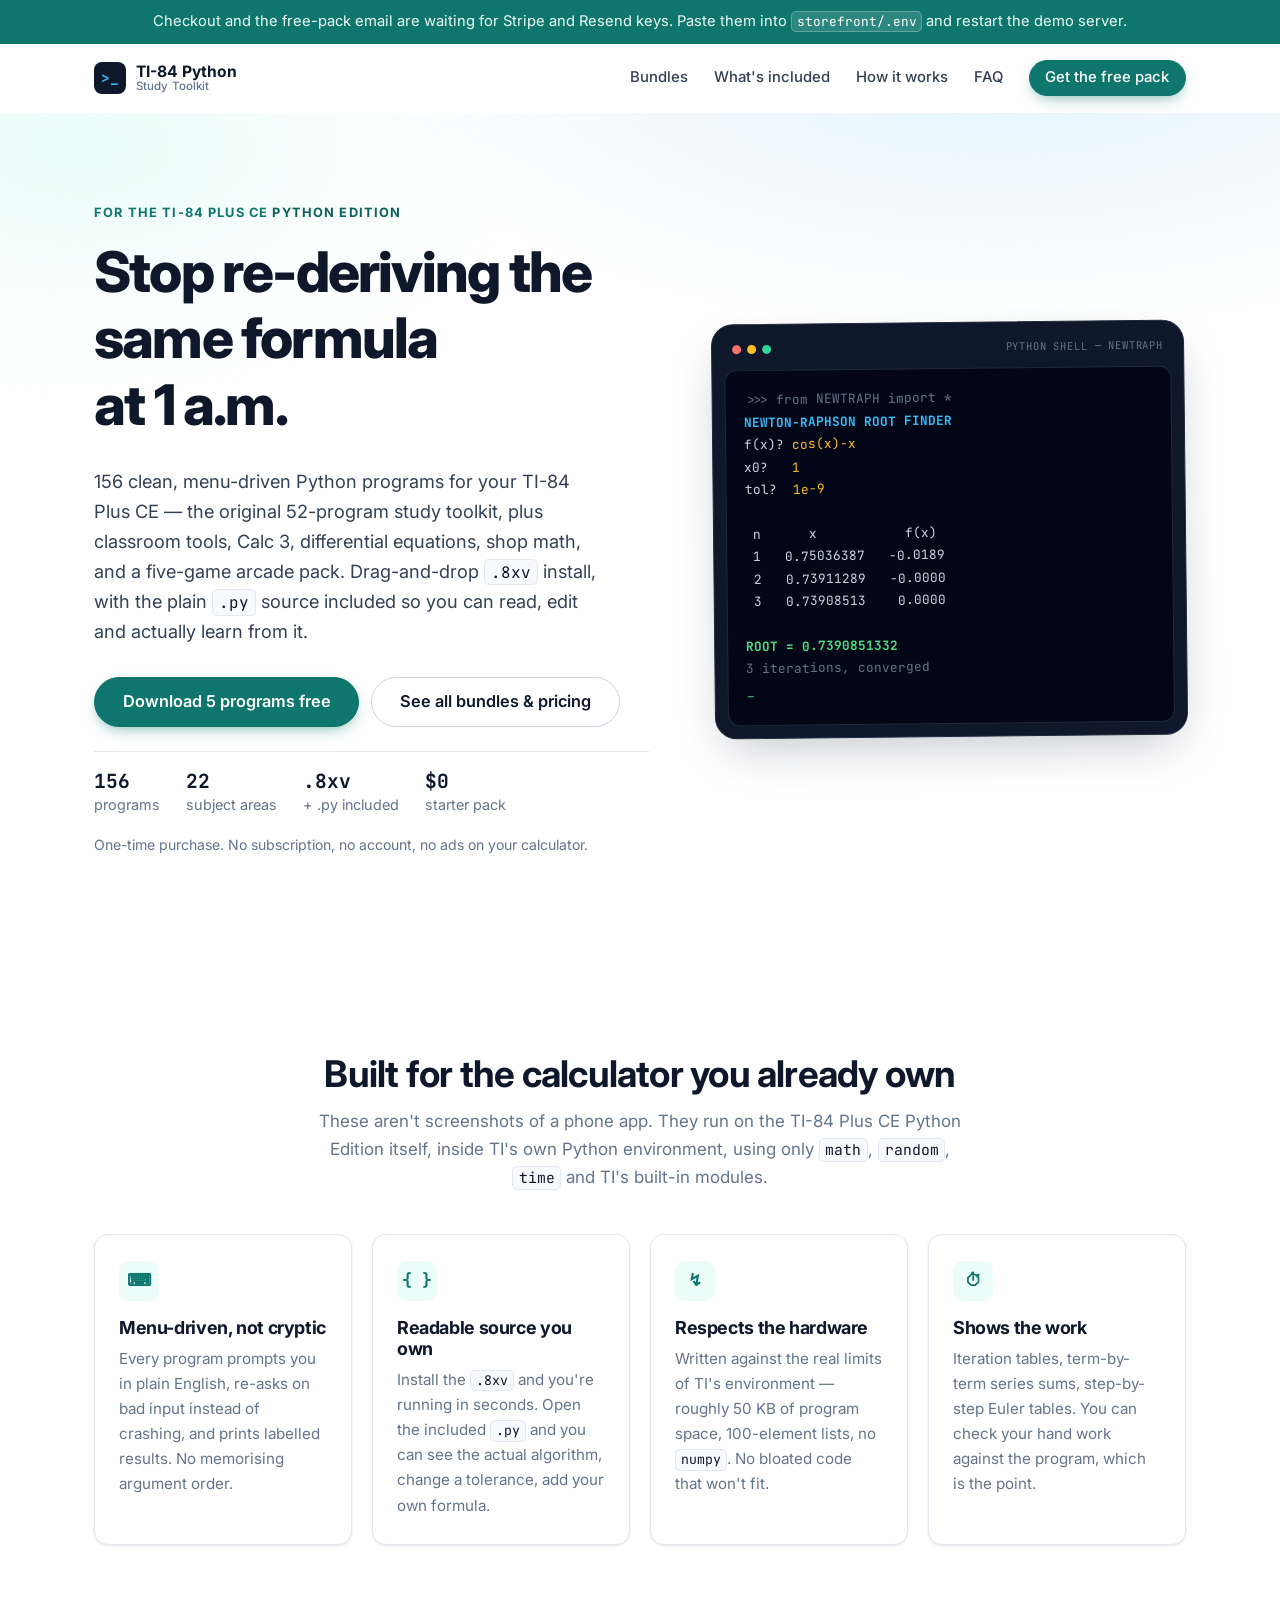
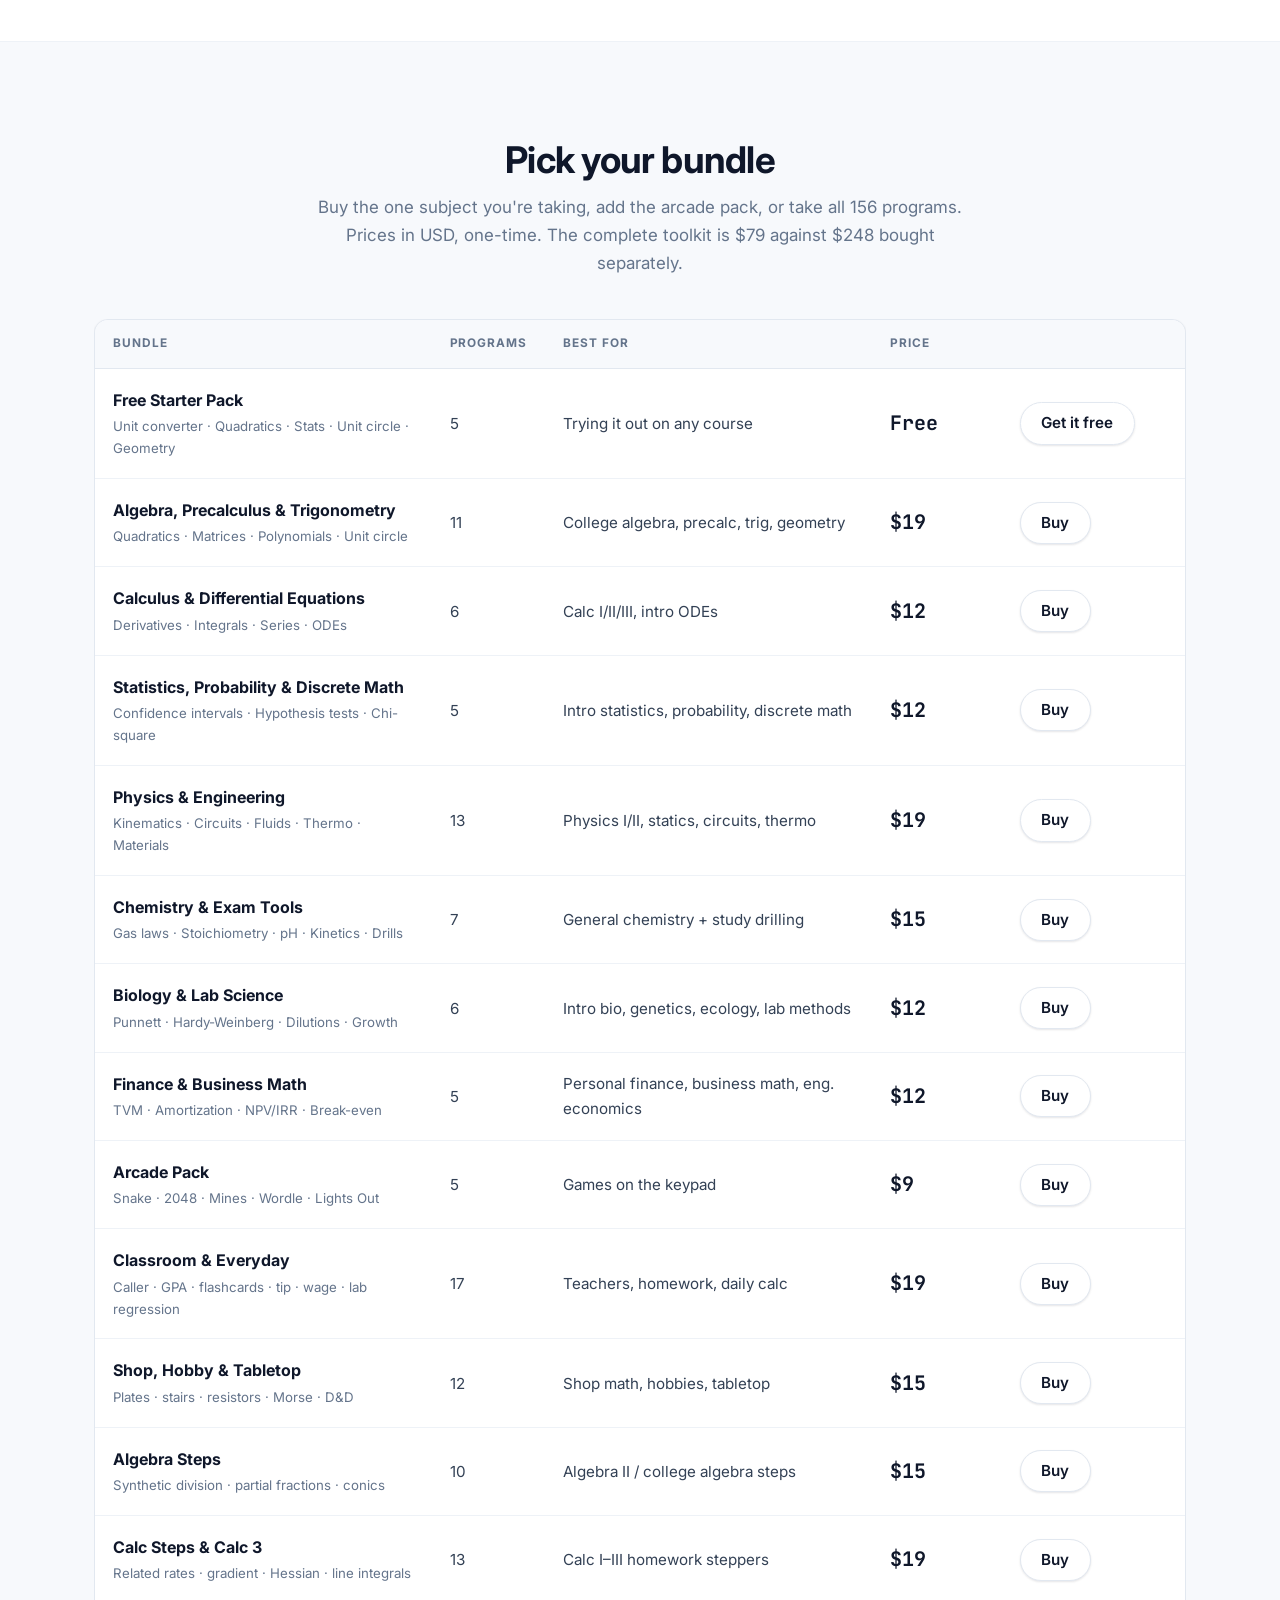
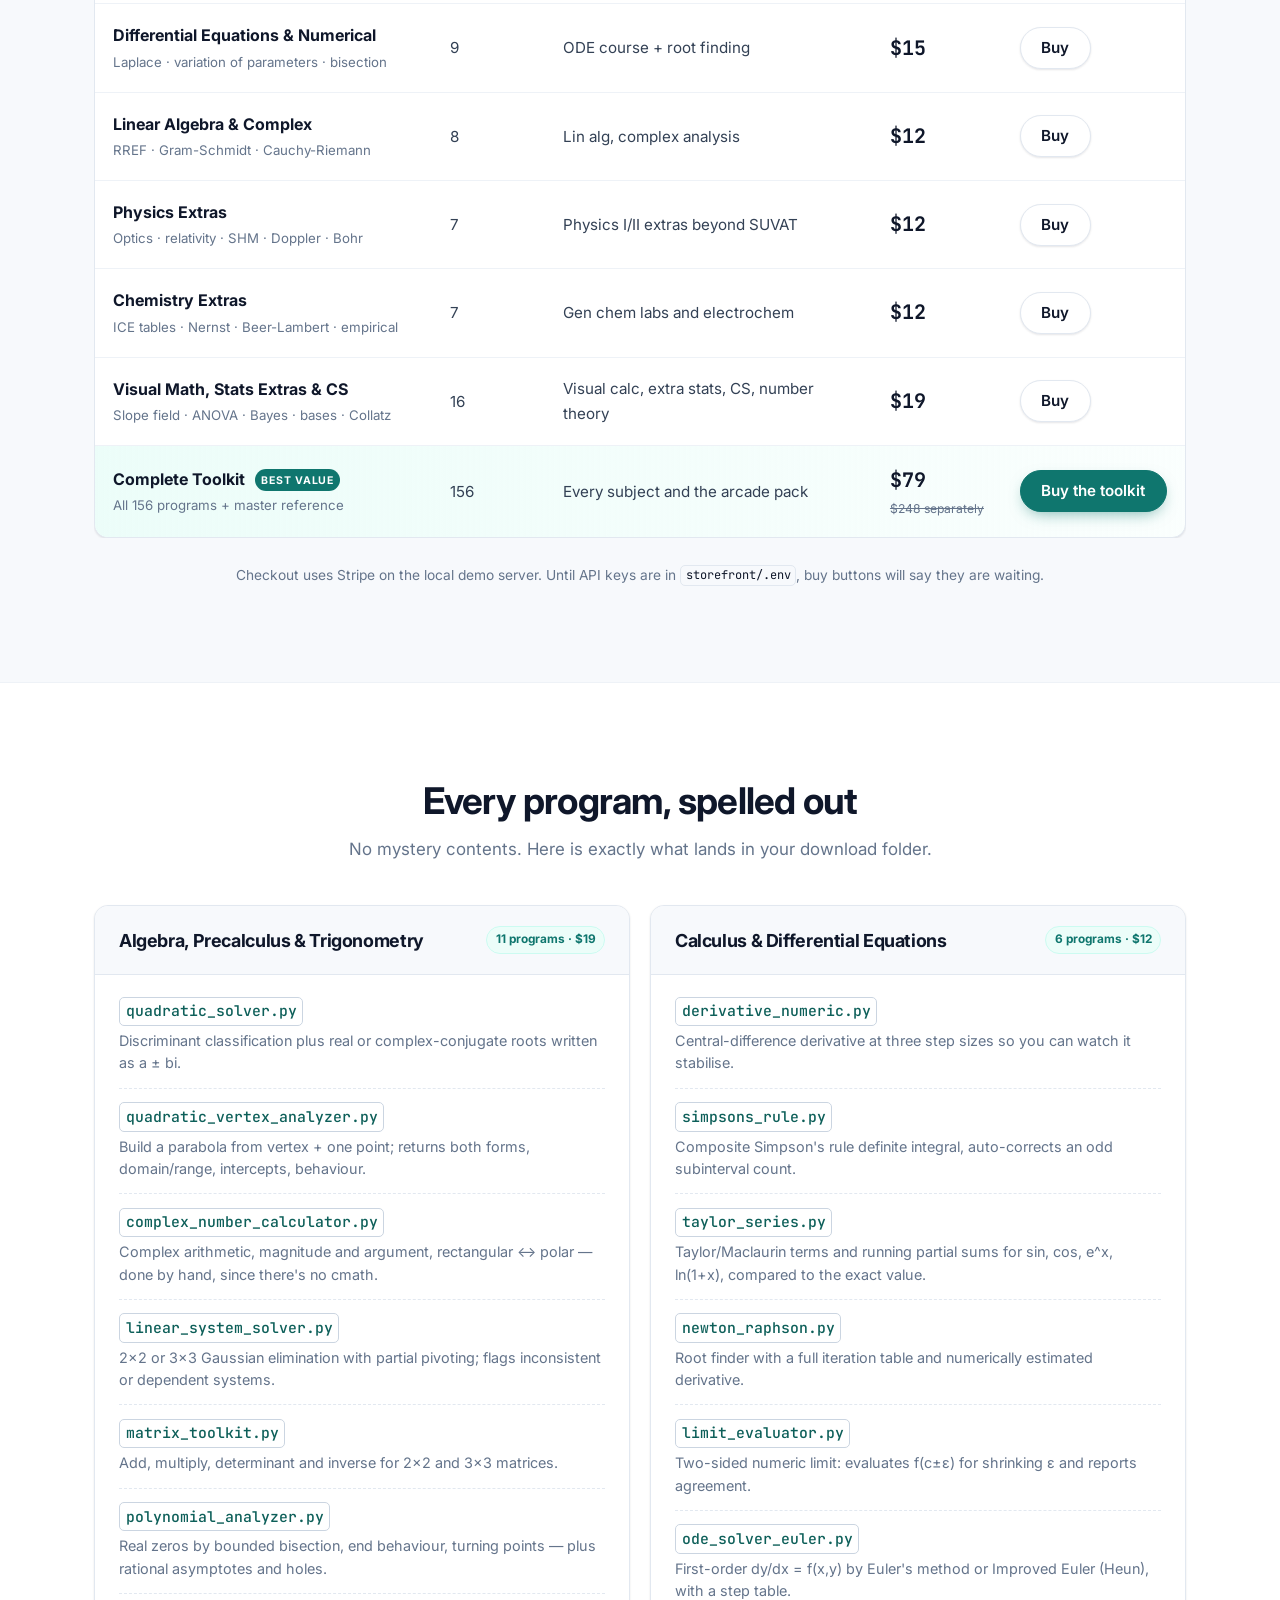
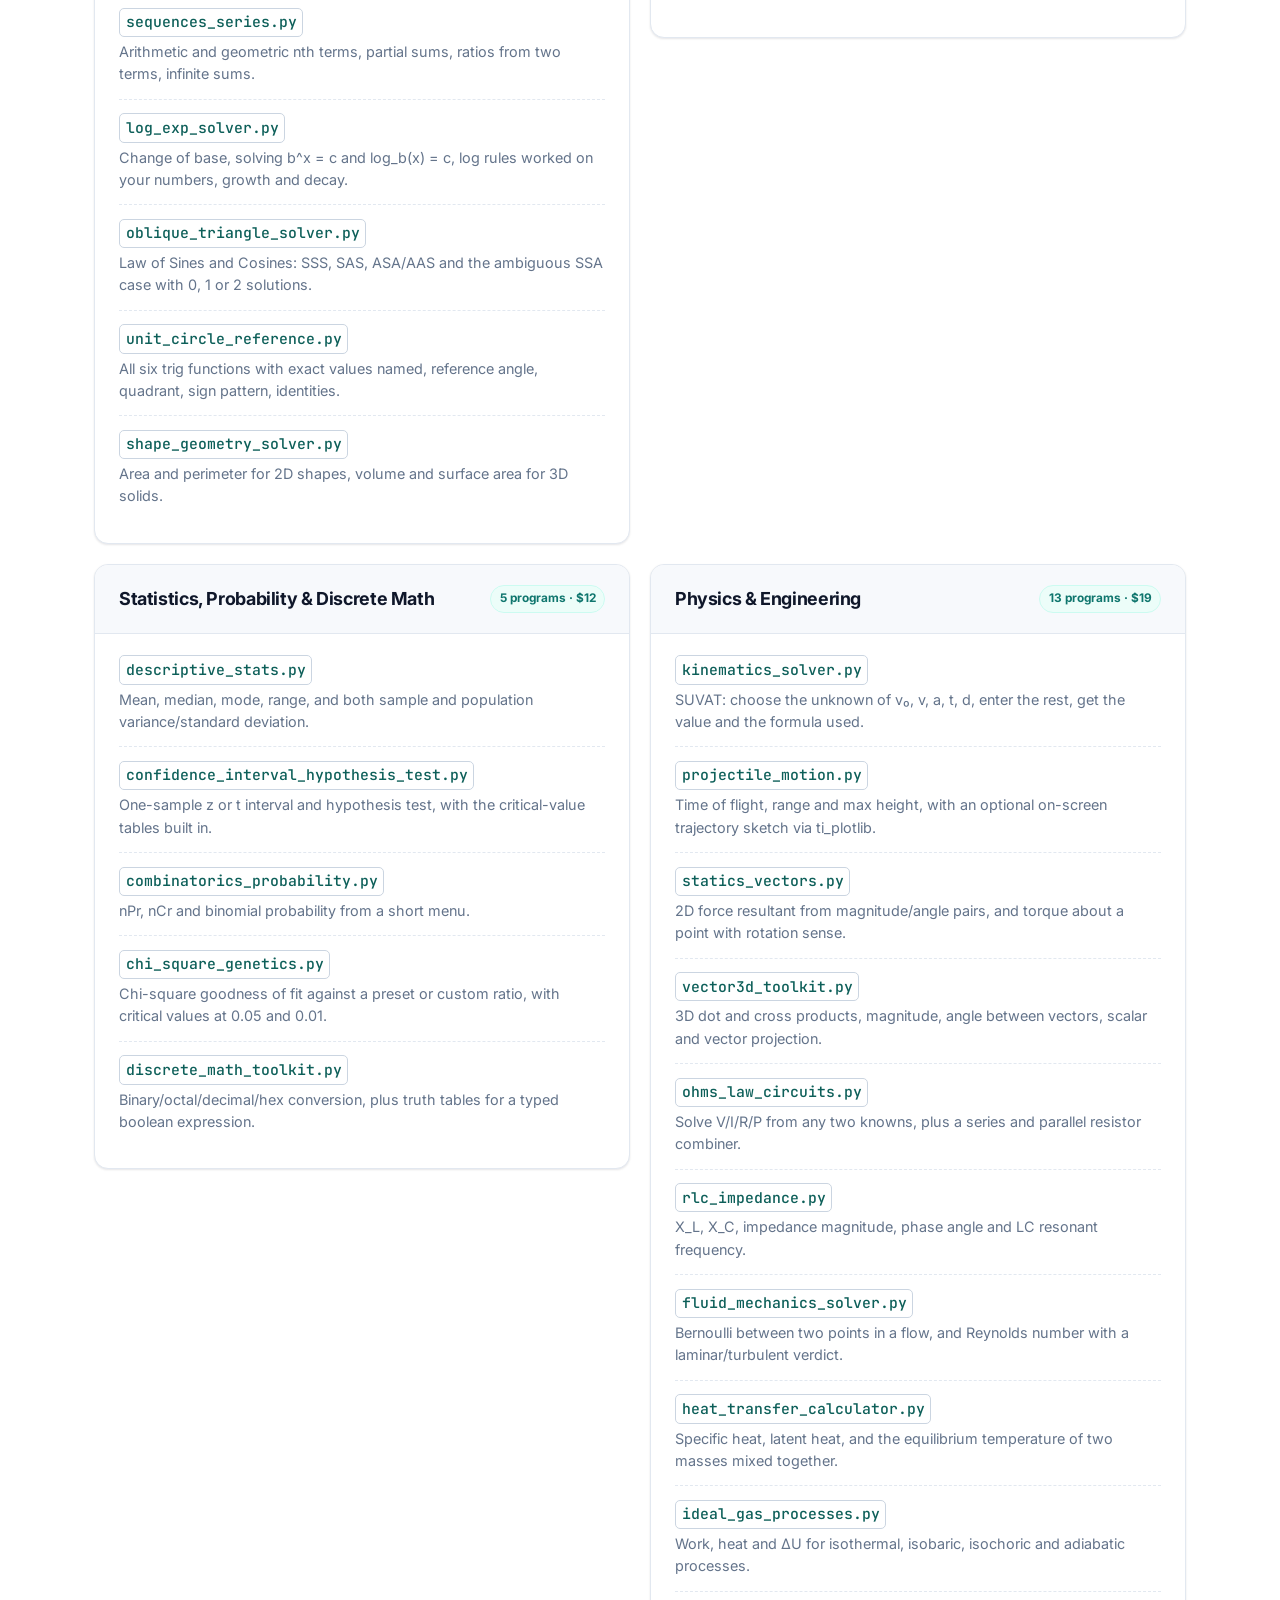
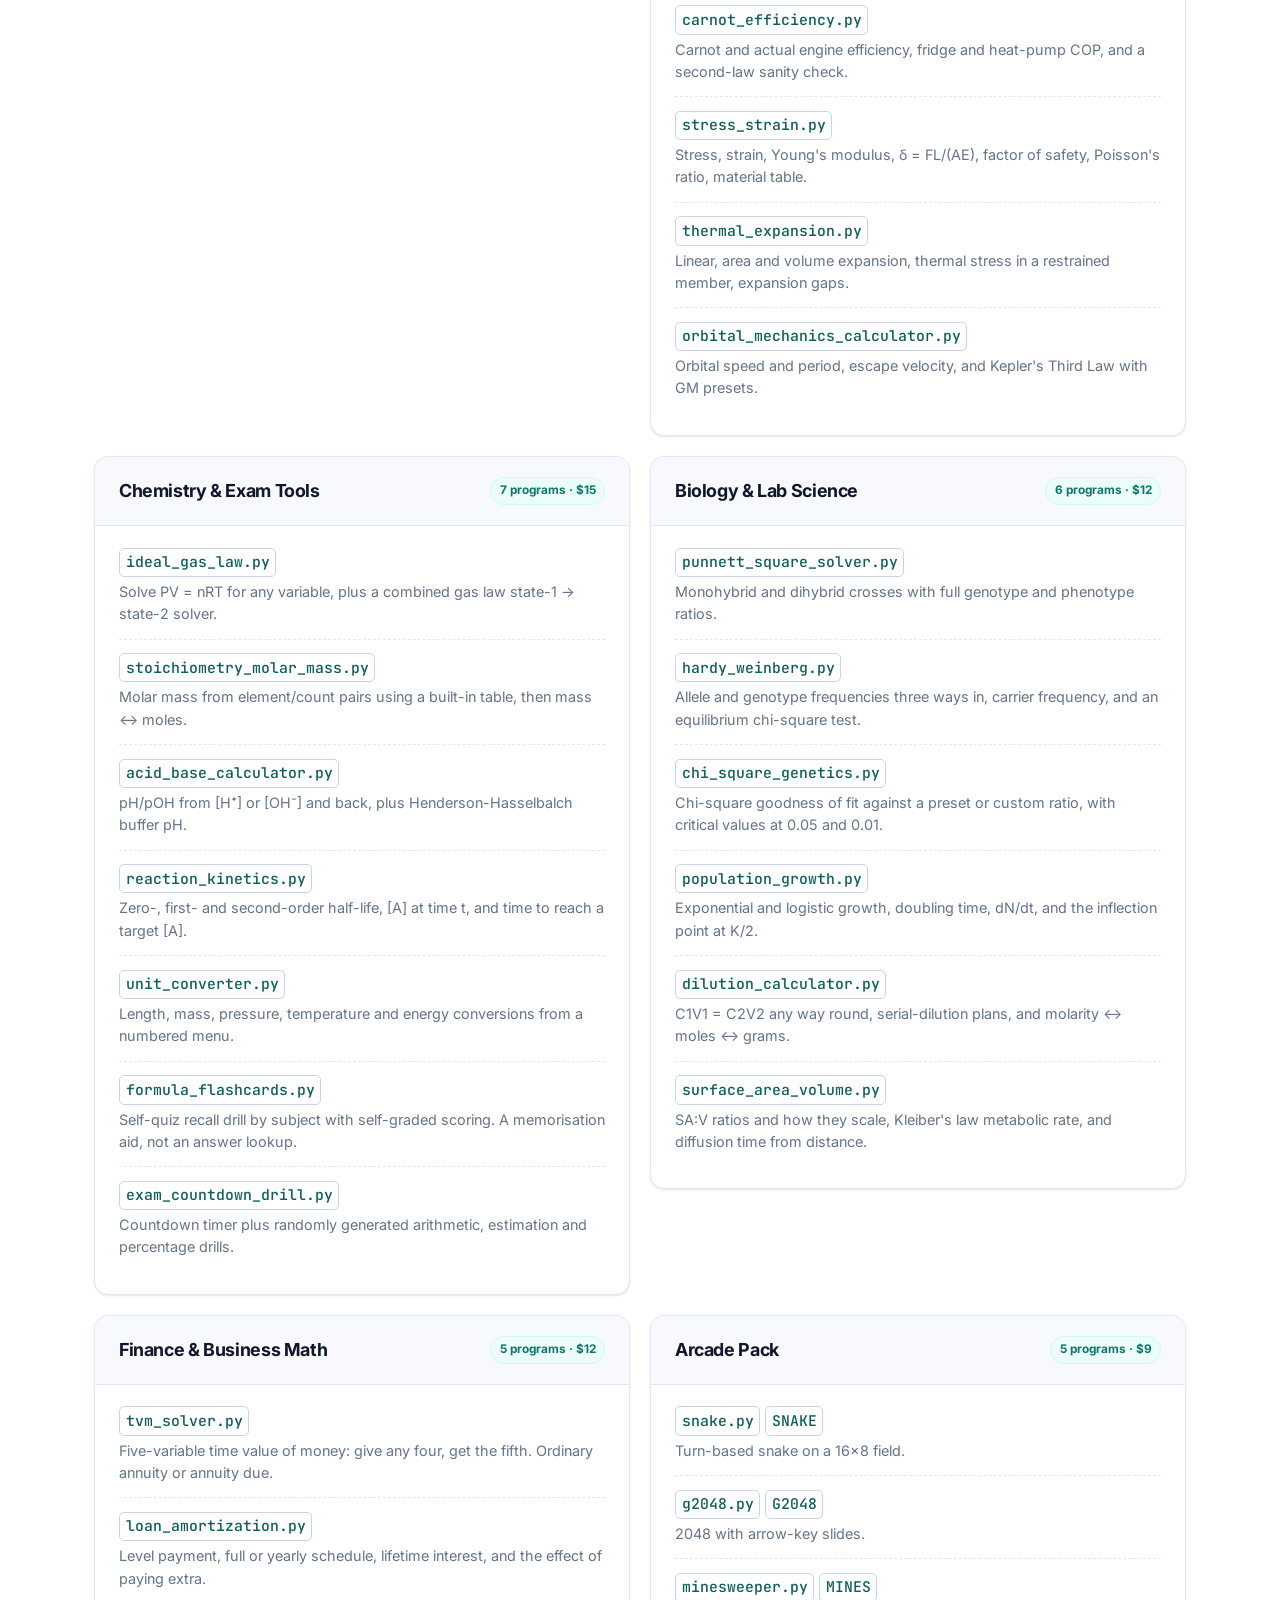
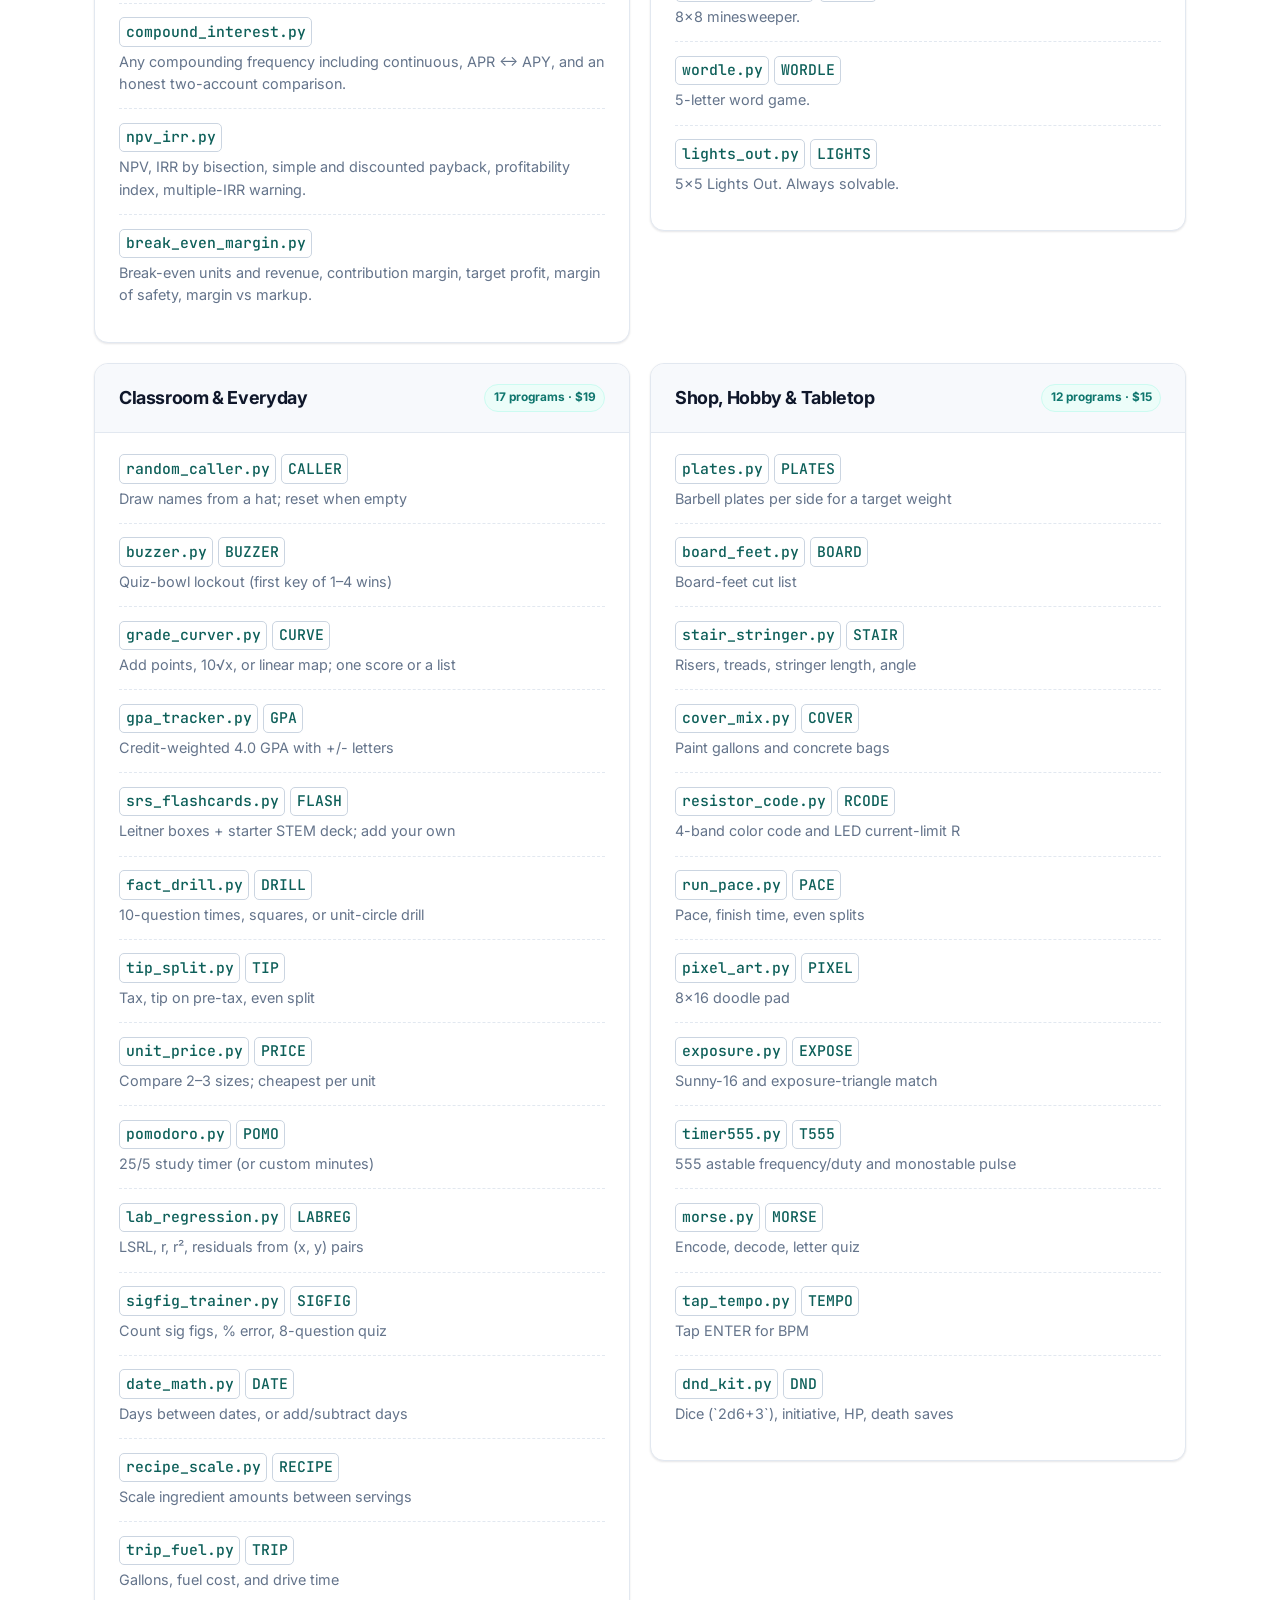
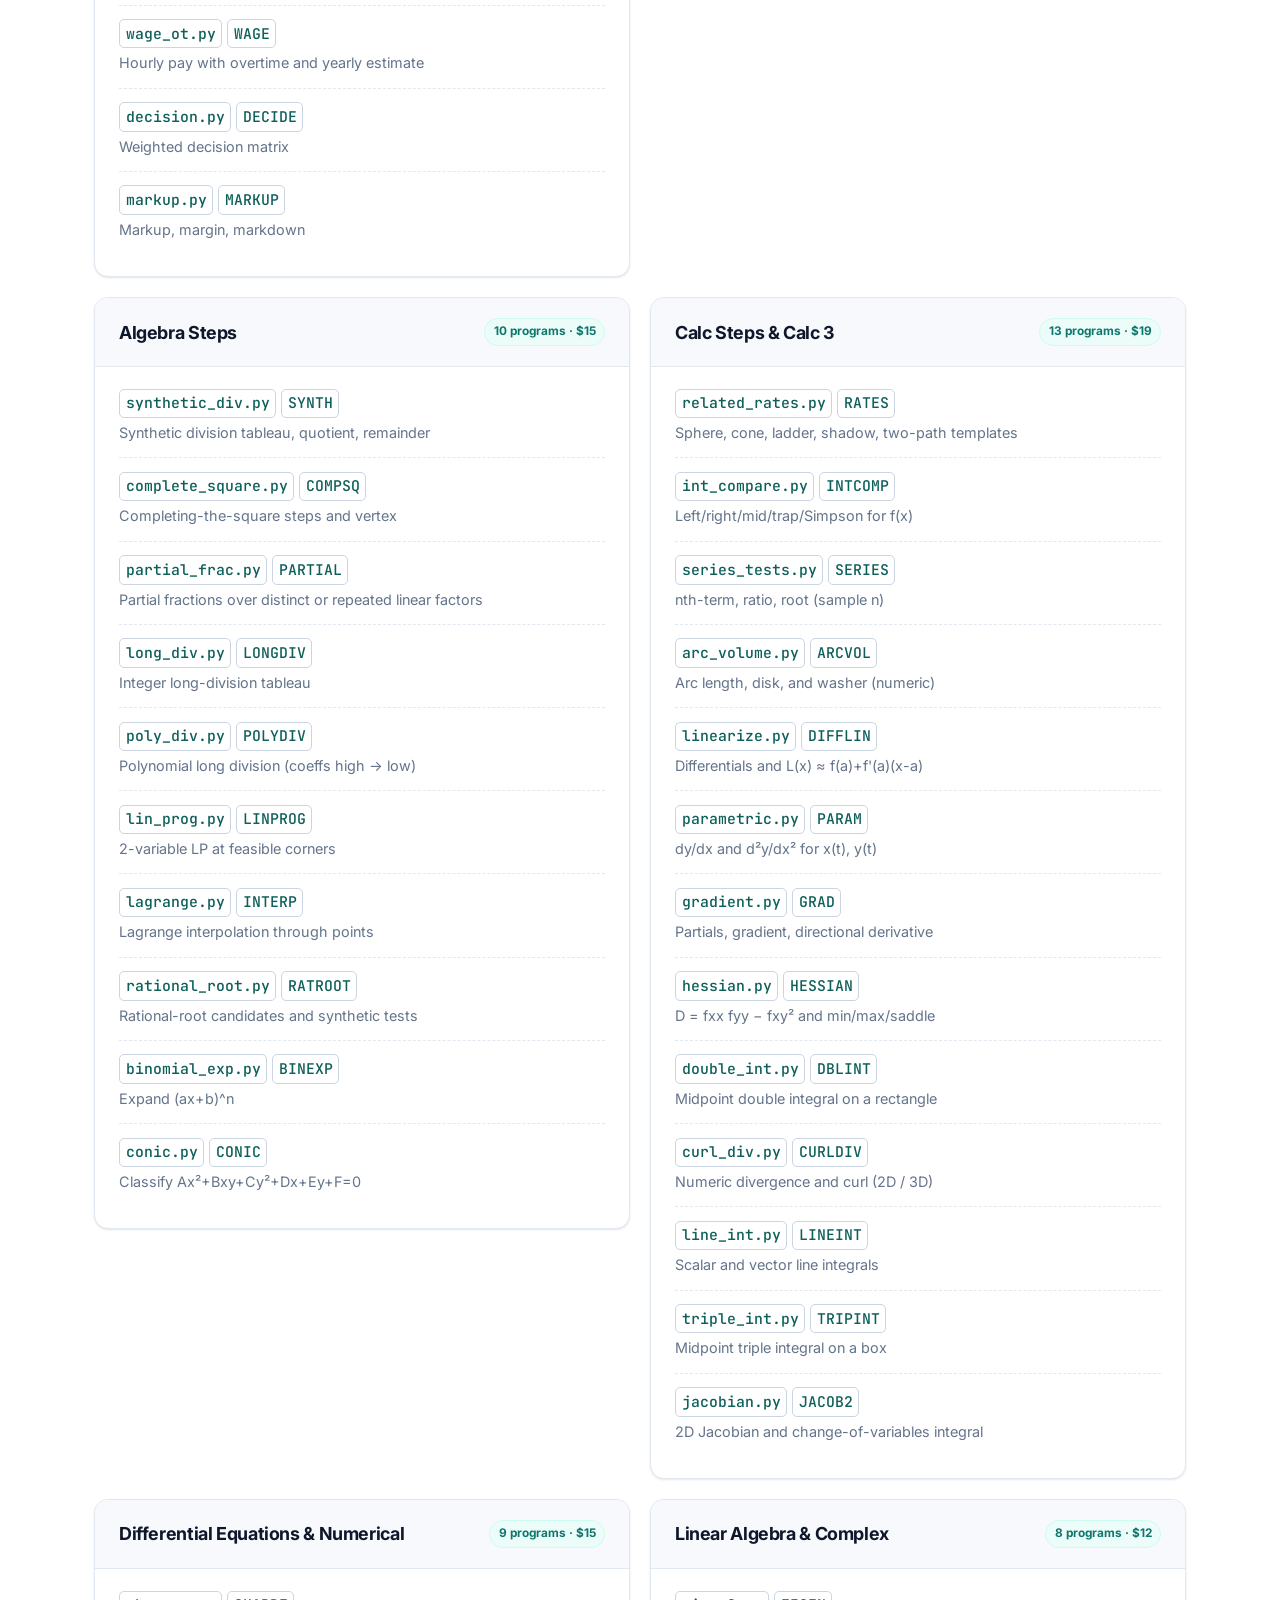
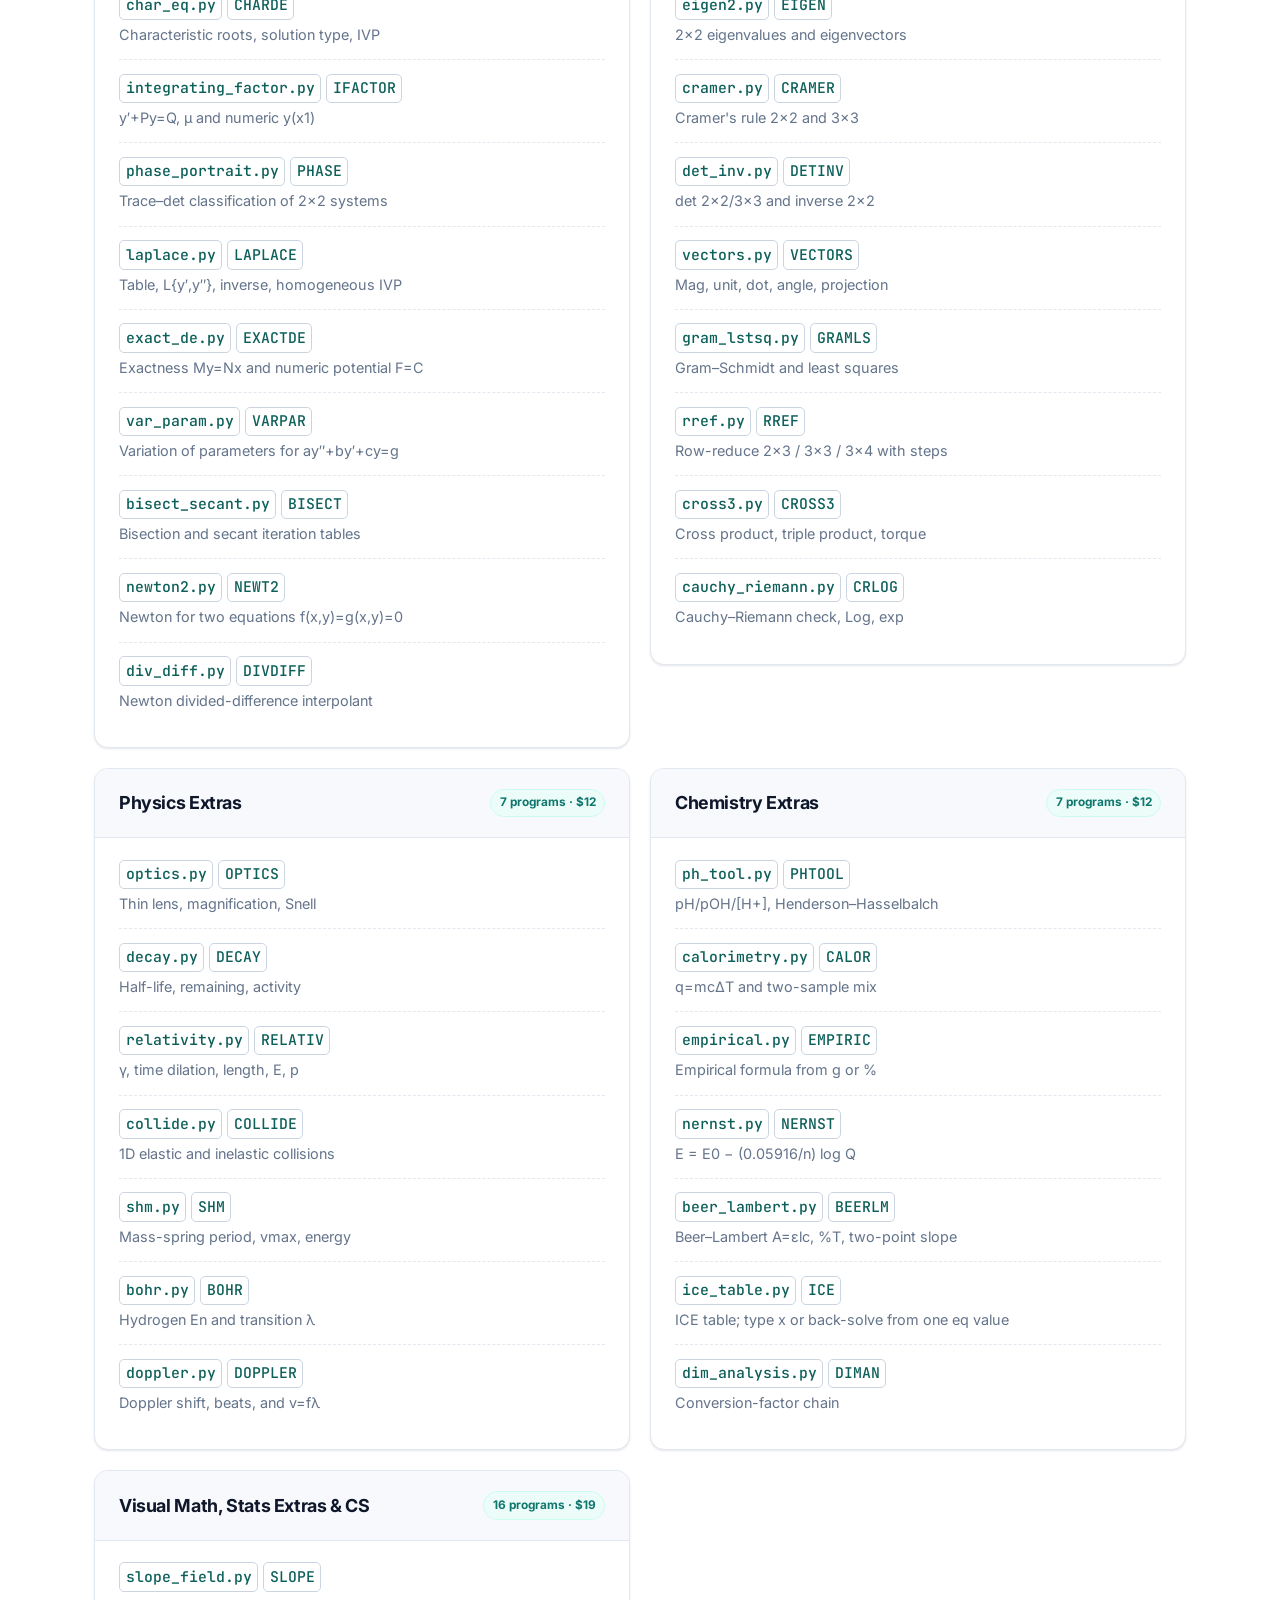
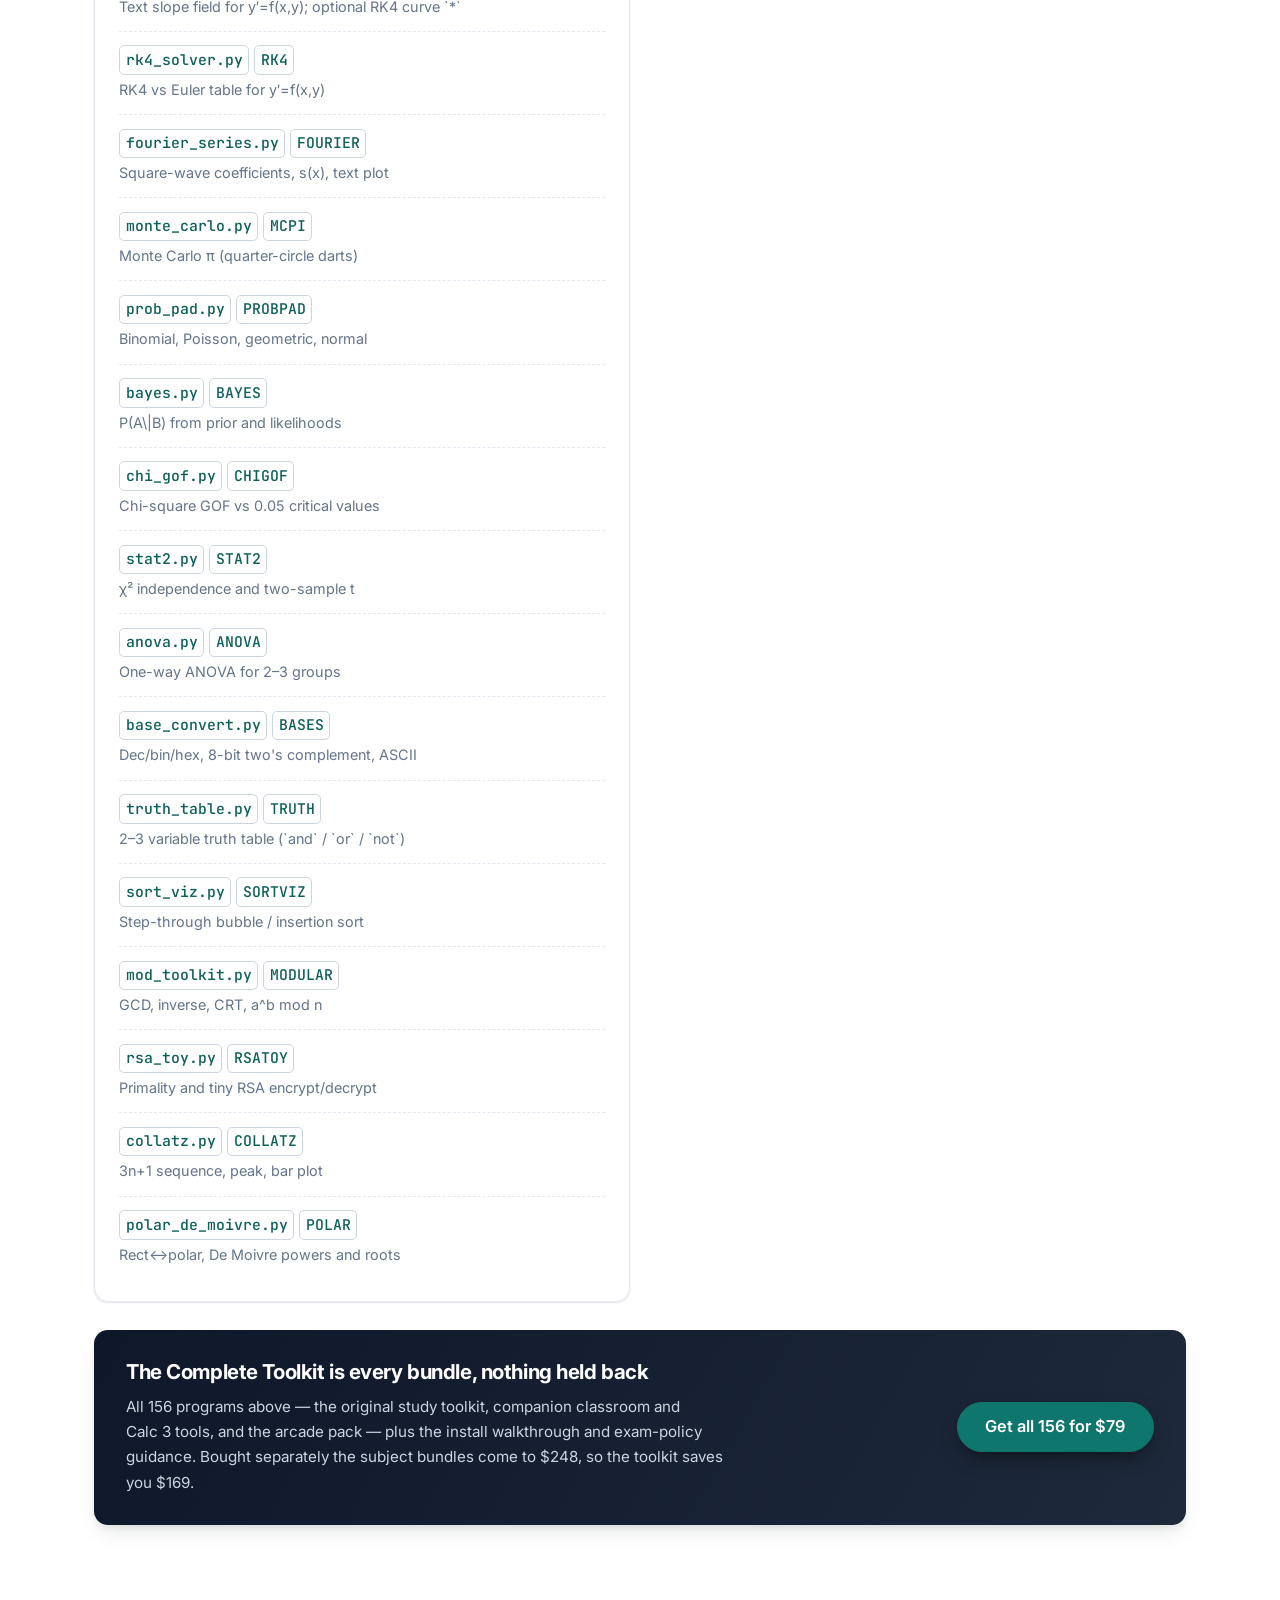
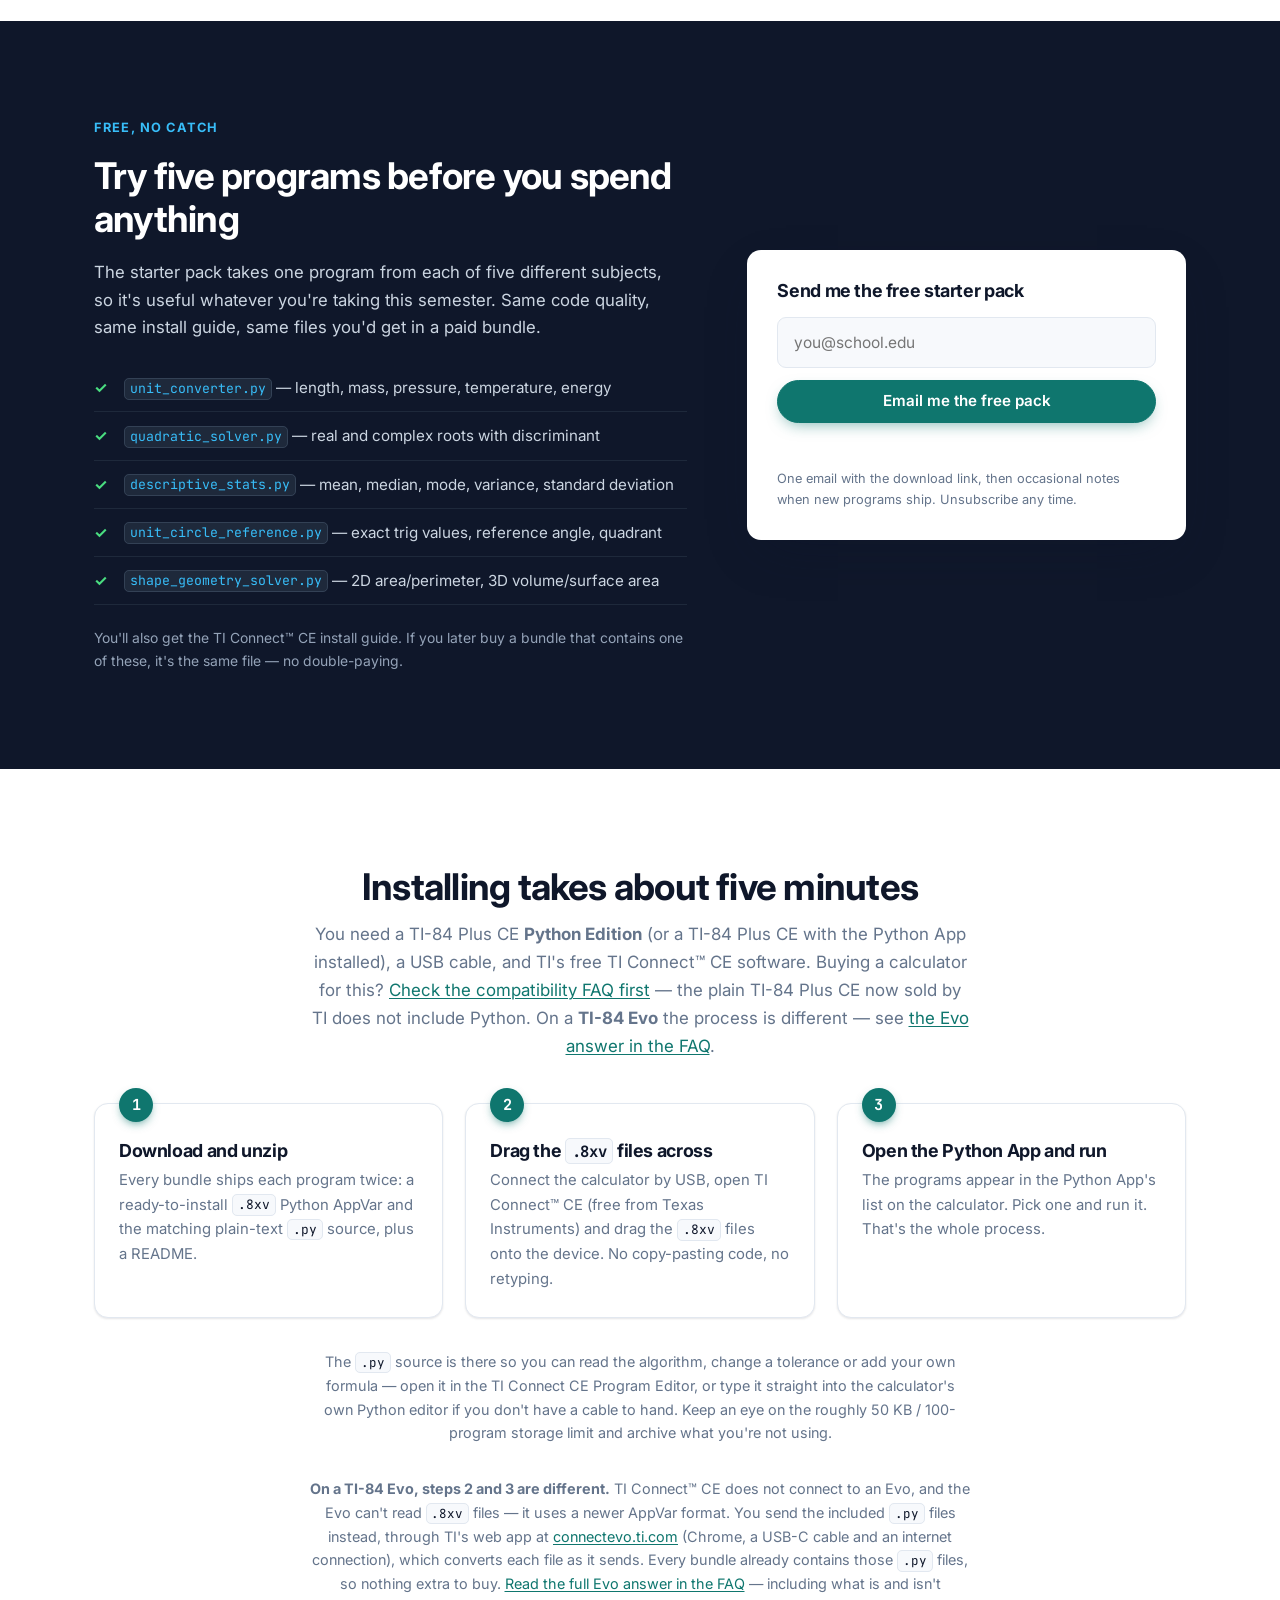
==== commit 37704fe1: "List all 156 current programs on the storefront and wait for Stripe/email keys. Co-authored-by: Curs" ====
--- a/docs/index.html
+++ b/docs/index.html
@@ -10,24 +10,22 @@
      No build step. Just index.html + styles.css + main.js.
 
      BEFORE YOU PUBLISH, DO THESE THREE THINGS:
-       1. Replace every  href="#"  on a link with class "js-buy" with the real
-          Gumroad or Etsy product URL. Each one is flagged with a "BUY LINK"
-          comment on the line above it, so search this file for: BUY LINK
-       2. Replace the form action in the "Free Starter Pack" section with your
-          real Gumroad free-product URL or email provider form endpoint.
-       3. Update the canonical URL and og:url below to your real domain.
+       Checkout is Stripe (local demo server: python storefront/serve.py).
+       Paste STRIPE_SECRET_KEY and RESEND_API_KEY into storefront/.env
+       (copy from .env.example). Until those keys exist, buy and email
+       buttons explain that they are waiting.
 
      See DEPLOY.md for hosting and SETUP_CHECKLIST.md for store setup.
 -->
 
-<title>TI-84 Plus CE Python Programs — 52-Program Study Toolkit</title>
-<meta name="description" content="52 ready-to-install Python programs for the TI-84 Plus CE Python Edition: calculus, algebra, stats, physics, chemistry and more. Free 5-program starter pack.">
+<title>TI-84 Python Programs — 156-Program Toolkit</title>
+<meta name="description" content="156 Python programs for the TI-84 Plus CE Python Edition: calculus, physics, chemistry, classroom tools and arcade games. Free 5-program starter pack.">
 <meta name="author" content="TI-84 Python Study Toolkit">
 <link rel="canonical" href="https://condod.github.io/TI-84-Python-Test-Tools-and-Study/">
 
 <meta property="og:type" content="website">
-<meta property="og:title" content="TI-84 Plus CE Python Programs — 52-Program Study Toolkit">
-<meta property="og:description" content="52 ready-to-install Python programs for the TI-84 Plus CE Python Edition. Free 5-program starter pack, $12–$19 subject bundles, $49 complete toolkit.">
+<meta property="og:title" content="TI-84 Python Programs — 156-Program Toolkit">
+<meta property="og:description" content="156 Python programs for the TI-84 Plus CE Python Edition. Free starter pack, subject bundles, arcade games, $79 complete toolkit.">
 <meta property="og:url" content="https://condod.github.io/TI-84-Python-Test-Tools-and-Study/">
 <meta name="twitter:card" content="summary_large_image">
 
@@ -41,6 +39,11 @@
 <body>
 
 <a class="skip-link" href="#main">Skip to content</a>
+
+<div class="demo-banner" id="demoBanner" hidden>
+  Checkout and the free-pack email are waiting for Stripe and Resend keys.
+  Paste them into <code>storefront/.env</code> and restart the demo server.
+</div>
 
 <header class="site-header" id="siteHeader">
   <div class="wrap header-inner">
@@ -72,9 +75,9 @@
         <p class="eyebrow">For the TI-84 Plus CE <strong>Python Edition</strong></p>
         <h1>Stop re-deriving the same formula<br class="br-lg"> at 1&nbsp;a.m.</h1>
         <p class="lede">
-          52 clean, menu-driven Python programs for your TI-84 Plus CE — numeric derivatives,
-          Simpson's rule, matrices, hypothesis tests, kinematics, RLC impedance, thermodynamics,
-          gas laws, pH, Punnett squares and loan amortization.
+          156 clean, menu-driven Python programs for your TI-84 Plus CE — the original 52-program
+          study toolkit, plus classroom tools, Calc 3, differential equations, shop math,
+          and a five-game arcade pack.
           Drag-and-drop <code>.8xv</code> install, with the plain <code>.py</code> source
           included so you can read, edit and actually learn from it.
         </p>
@@ -85,8 +88,8 @@
         </div>
 
         <ul class="trust-row">
-          <li><strong>52</strong> programs</li>
-          <li><strong>13</strong> subject areas</li>
+          <li><strong>156</strong> programs</li>
+          <li><strong>22</strong> subject areas</li>
           <li><strong>.8xv</strong> + .py included</li>
           <li><strong>$0</strong> starter pack</li>
         </ul>
@@ -162,9 +165,8 @@
     <div class="wrap">
       <h2 class="section-title">Pick your bundle</h2>
       <p class="section-lede">
-        Buy the one subject you're taking, or take all 52 programs for about the price of three
-        subject bundles. Prices in USD, one-time. Bundles are priced by size, so the bigger the
-        bundle the less each program costs.
+        Buy the one subject you're taking, add the arcade pack, or take all 156 programs.
+        Prices in USD, one-time. The complete toolkit is $79 against $248 bought separately.
       </p>
 
       <!-- Desktop comparison table -->
@@ -180,172 +182,23 @@
               <th scope="col"><span class="visually-hidden">Buy</span></th>
             </tr>
           </thead>
-          <tbody>
+          <tbody id="bundleRows">
             <tr>
-              <th scope="row"><span class="tbl-name">Free Starter Pack</span><span class="tbl-sub">Unit converter · Quadratics · Stats · Unit circle · Geometry</span></th>
-              <td>5</td>
-              <td>Trying it out on any course</td>
-              <td class="price-cell"><span class="price">Free</span></td>
-              <!-- BUY LINK: this one should point at your Gumroad $0 / "pay what you want" product,
-                   or leave it as #free to use the on-page email form below. -->
-              <td><a class="btn btn-outline js-buy" href="#free">Get it free</a></td>
-            </tr>
-            <tr>
-              <th scope="row"><span class="tbl-name">Algebra, Precalculus &amp; Trigonometry</span><span class="tbl-sub">Quadratics · Matrices · Polynomials · Unit circle</span></th>
-              <td>11</td>
-              <td>College algebra, precalc, trig, geometry</td>
-              <td class="price-cell"><span class="price">$19</span></td>
-              <!-- BUY LINK: paste your Gumroad product URL, e.g.
-                   https://YOURNAME.gumroad.com/l/ti84-algebra-precalc
-                   (or the Etsy listing URL if you sell it there instead) -->
-              <td><a class="btn btn-outline js-buy" href="#">Buy</a></td>
-            </tr>
-            <tr>
-              <th scope="row"><span class="tbl-name">Calculus &amp; Differential Equations</span><span class="tbl-sub">Derivatives · Integrals · Series · ODEs</span></th>
-              <td>6</td>
-              <td>Calc I/II/III, intro ODEs</td>
-              <td class="price-cell"><span class="price">$12</span></td>
-              <!-- BUY LINK: https://YOURNAME.gumroad.com/l/ti84-calculus -->
-              <td><a class="btn btn-outline js-buy" href="#">Buy</a></td>
-            </tr>
-            <tr>
-              <th scope="row"><span class="tbl-name">Statistics, Probability &amp; Discrete Math</span><span class="tbl-sub">Confidence intervals · Hypothesis tests · Chi-square</span></th>
-              <td>5</td>
-              <td>Intro statistics, probability, discrete math</td>
-              <td class="price-cell"><span class="price">$12</span></td>
-              <!-- BUY LINK: https://YOURNAME.gumroad.com/l/ti84-stats -->
-              <td><a class="btn btn-outline js-buy" href="#">Buy</a></td>
-            </tr>
-            <tr>
-              <th scope="row"><span class="tbl-name">Physics &amp; Engineering</span><span class="tbl-sub">Kinematics · Circuits · Fluids · Thermo · Materials</span></th>
-              <td>13</td>
-              <td>Physics I/II, statics, circuits, thermo</td>
-              <td class="price-cell"><span class="price">$19</span></td>
-              <!-- BUY LINK: https://YOURNAME.gumroad.com/l/ti84-physics -->
-              <td><a class="btn btn-outline js-buy" href="#">Buy</a></td>
-            </tr>
-            <tr>
-              <th scope="row"><span class="tbl-name">Chemistry &amp; Exam Tools</span><span class="tbl-sub">Gas laws · Stoichiometry · pH · Kinetics · Drills</span></th>
-              <td>7</td>
-              <td>General chemistry + study drilling</td>
-              <td class="price-cell"><span class="price">$15</span></td>
-              <!-- BUY LINK: https://YOURNAME.gumroad.com/l/ti84-chemistry -->
-              <td><a class="btn btn-outline js-buy" href="#">Buy</a></td>
-            </tr>
-            <tr>
-              <th scope="row"><span class="tbl-name">Biology &amp; Lab Science</span><span class="tbl-sub">Punnett · Hardy-Weinberg · Dilutions · Growth</span></th>
-              <td>6</td>
-              <td>Intro bio, genetics, ecology, lab methods</td>
-              <td class="price-cell"><span class="price">$12</span></td>
-              <!-- BUY LINK: https://YOURNAME.gumroad.com/l/ti84-biology -->
-              <td><a class="btn btn-outline js-buy" href="#">Buy</a></td>
-            </tr>
-            <tr>
-              <th scope="row"><span class="tbl-name">Finance &amp; Business Math</span><span class="tbl-sub">TVM · Amortization · NPV/IRR · Break-even</span></th>
-              <td>5</td>
-              <td>Personal finance, business math, eng. economics</td>
-              <td class="price-cell"><span class="price">$12</span></td>
-              <!-- BUY LINK: https://YOURNAME.gumroad.com/l/ti84-finance -->
-              <td><a class="btn btn-outline js-buy" href="#">Buy</a></td>
-            </tr>
-            <tr class="row-featured">
-              <th scope="row">
-                <span class="tbl-name">Complete Toolkit <span class="tag tag-best">Best value</span></span>
-                <span class="tbl-sub">All 52 programs + full master reference guide</span>
-              </th>
-              <td>52</td>
-              <td>Multiple STEM courses in one semester</td>
-              <td class="price-cell"><span class="price">$49</span><span class="price-was">$101 separately</span></td>
-              <!-- BUY LINK: https://YOURNAME.gumroad.com/l/ti84-complete -->
-              <td><a class="btn btn-primary js-buy" href="#">Buy the toolkit</a></td>
+              <th scope="row"><span class="tbl-name">Loading catalog…</span></th>
+              <td></td><td></td><td></td><td></td>
             </tr>
           </tbody>
         </table>
       </div>
 
-      <!-- Mobile card view of the same data -->
-      <div class="price-cards">
-        <article class="price-card">
-          <h3>Free Starter Pack</h3>
-          <p class="pc-price">Free</p>
-          <p class="pc-meta">5 programs · any course</p>
-          <p class="pc-desc">Unit converter, quadratic solver, descriptive stats, unit circle, geometry.</p>
-          <!-- BUY LINK (mobile duplicate of the free pack link above) -->
-          <a class="btn btn-outline btn-block js-buy" href="#free">Get it free</a>
-        </article>
-        <article class="price-card">
-          <h3>Algebra, Precalc &amp; Trig</h3>
-          <p class="pc-price">$19</p>
-          <p class="pc-meta">11 programs · college algebra, precalc, trig</p>
-          <p class="pc-desc">Quadratics, matrices, linear systems, polynomials, sequences, logs, triangles, unit circle, geometry.</p>
-          <!-- BUY LINK: https://YOURNAME.gumroad.com/l/ti84-algebra-precalc -->
-          <a class="btn btn-outline btn-block js-buy" href="#">Buy</a>
-        </article>
-        <article class="price-card">
-          <h3>Calculus &amp; Diff Eq</h3>
-          <p class="pc-price">$12</p>
-          <p class="pc-meta">6 programs · Calc I–III, ODEs</p>
-          <p class="pc-desc">Derivatives, Simpson's rule, Taylor series, Newton-Raphson, limits, Euler ODEs.</p>
-          <!-- BUY LINK: https://YOURNAME.gumroad.com/l/ti84-calculus -->
-          <a class="btn btn-outline btn-block js-buy" href="#">Buy</a>
-        </article>
-        <article class="price-card">
-          <h3>Statistics &amp; Probability</h3>
-          <p class="pc-price">$12</p>
-          <p class="pc-meta">5 programs · intro stats, probability</p>
-          <p class="pc-desc">Descriptive stats, confidence intervals, hypothesis tests, chi-square, combinatorics, truth tables.</p>
-          <!-- BUY LINK: https://YOURNAME.gumroad.com/l/ti84-stats -->
-          <a class="btn btn-outline btn-block js-buy" href="#">Buy</a>
-        </article>
-        <article class="price-card">
-          <h3>Physics &amp; Engineering</h3>
-          <p class="pc-price">$19</p>
-          <p class="pc-meta">13 programs · physics, statics, circuits, thermo</p>
-          <p class="pc-desc">SUVAT, projectiles, Ohm's law, RLC, 3D vectors, fluids, calorimetry, gas processes, Carnot, stress-strain, orbits.</p>
-          <!-- BUY LINK: https://YOURNAME.gumroad.com/l/ti84-physics -->
-          <a class="btn btn-outline btn-block js-buy" href="#">Buy</a>
-        </article>
-        <article class="price-card">
-          <h3>Chemistry &amp; Exam Tools</h3>
-          <p class="pc-price">$15</p>
-          <p class="pc-meta">7 programs · gen chem + study drills</p>
-          <p class="pc-desc">Gas laws, molar mass, pH/buffers, reaction kinetics, unit converter, formula flashcards, timer.</p>
-          <!-- BUY LINK: https://YOURNAME.gumroad.com/l/ti84-chemistry -->
-          <a class="btn btn-outline btn-block js-buy" href="#">Buy</a>
-        </article>
-        <article class="price-card">
-          <h3>Biology &amp; Lab Science</h3>
-          <p class="pc-price">$12</p>
-          <p class="pc-meta">6 programs · intro bio, genetics, ecology</p>
-          <p class="pc-desc">Punnett squares, Hardy-Weinberg, chi-square, population growth, dilutions, SA:V scaling.</p>
-          <!-- BUY LINK: https://YOURNAME.gumroad.com/l/ti84-biology -->
-          <a class="btn btn-outline btn-block js-buy" href="#">Buy</a>
-        </article>
-        <article class="price-card">
-          <h3>Finance &amp; Business Math</h3>
-          <p class="pc-price">$12</p>
-          <p class="pc-meta">5 programs · finance, business math</p>
-          <p class="pc-desc">Time value of money, loan amortization, compound interest, NPV/IRR, break-even and margins.</p>
-          <!-- BUY LINK: https://YOURNAME.gumroad.com/l/ti84-finance -->
-          <a class="btn btn-outline btn-block js-buy" href="#">Buy</a>
-        </article>
-        <article class="price-card pc-featured">
-          <h3>Complete Toolkit <span class="tag tag-best">Best value</span></h3>
-          <p class="pc-price">$49 <span class="pc-was">$101 separately</span></p>
-          <p class="pc-meta">All 52 programs · every subject</p>
-          <p class="pc-desc">The entire library plus the full master reference guide for every program.</p>
-          <!-- BUY LINK: https://YOURNAME.gumroad.com/l/ti84-complete -->
-          <a class="btn btn-primary btn-block js-buy" href="#">Buy the toolkit</a>
-        </article>
-      </div>
-
-      <p class="fineprint">
-        Buying on Etsy instead? Etsy listings may be priced slightly differently to account for
-        that marketplace's fees. Same files either way.
-      </p>
-    </div>
-  </section>
-
+      <div class="price-cards" id="priceCards"></div>
+
+      <p class="fineprint" id="buy">
+        Checkout uses Stripe on the local demo server. Until API keys are in
+        <code>storefront/.env</code>, buy buttons will say they are waiting.
+      </p>
+    </div>
+  </section>
   <!-- ================= WHAT'S INCLUDED ================= -->
   <section class="section" id="included">
     <div class="wrap">
@@ -354,137 +207,33 @@
         No mystery contents. Here is exactly what lands in your download folder.
       </p>
 
-      <div class="cards cards-2 include-grid">
-
-        <article class="card include-card">
-          <header class="include-head">
-            <h3>Algebra, Precalculus &amp; Trigonometry</h3>
-            <span class="pill">11 programs · $19</span>
-          </header>
-          <ul class="prog-list">
-            <li><code>quadratic_solver.py</code><span>Discriminant classification plus real or complex-conjugate roots written as a ± bi.</span></li>
-            <li><code>quadratic_vertex_analyzer.py</code><span>Build a parabola from vertex + one point; returns both forms, domain/range, intercepts, behaviour.</span></li>
-            <li><code>complex_number_calculator.py</code><span>Complex arithmetic, magnitude and argument, rectangular ↔ polar — done by hand, since there's no cmath.</span></li>
-            <li><code>linear_system_solver.py</code><span>2×2 or 3×3 Gaussian elimination with partial pivoting; flags inconsistent or dependent systems.</span></li>
-            <li><code>matrix_toolkit.py</code><span>Add, multiply, determinant and inverse for 2×2 and 3×3 matrices.</span></li>
-            <li><code>polynomial_analyzer.py</code><span>Real zeros by bounded bisection, end behaviour, turning points — plus rational asymptotes and holes.</span></li>
-            <li><code>sequences_series.py</code><span>Arithmetic and geometric nth terms, partial sums, ratios from two terms, infinite sums.</span></li>
-            <li><code>log_exp_solver.py</code><span>Change of base, solving b^x = c and log_b(x) = c, log rules worked on your numbers, growth and decay.</span></li>
-            <li><code>oblique_triangle_solver.py</code><span>Law of Sines and Cosines: SSS, SAS, ASA/AAS and the ambiguous SSA case with 0, 1 or 2 solutions.</span></li>
-            <li><code>unit_circle_reference.py</code><span>All six trig functions with exact values named, reference angle, quadrant, sign pattern, identities.</span></li>
-            <li><code>shape_geometry_solver.py</code><span>Area and perimeter for 2D shapes, volume and surface area for 3D solids.</span></li>
-          </ul>
+      <div class="cards cards-2 include-grid" id="includeGrid">
+        <p class="section-lede" id="includePlaceholder">Loading every program…</p>
+      </div>
+      <template id="catalogClasses">
+        <article class="price-card pc-featured include-card">
+          <header class="include-head"></header>
+          <ul class="prog-list"></ul>
+          <p class="pc-price pc-meta pc-desc pc-was"></p>
+          <span class="pill tag tag-best tbl-sub"></span>
+          <span class="price price-was"></span>
+          <td class="price-cell"></td>
+          <tr class="row-featured"></tr>
+          <a class="btn btn-outline">Buy</a>
         </article>
-
-        <article class="card include-card">
-          <header class="include-head">
-            <h3>Calculus &amp; Differential Equations</h3>
-            <span class="pill">6 programs · $12</span>
-          </header>
-          <ul class="prog-list">
-            <li><code>derivative_numeric.py</code><span>Central-difference derivative at three step sizes so you can watch it stabilise.</span></li>
-            <li><code>simpsons_rule.py</code><span>Composite Simpson's rule definite integral, auto-corrects an odd subinterval count.</span></li>
-            <li><code>taylor_series.py</code><span>Taylor/Maclaurin terms and running partial sums for sin, cos, e^x, ln(1+x), compared to the exact value.</span></li>
-            <li><code>newton_raphson.py</code><span>Root finder with a full iteration table and numerically estimated derivative.</span></li>
-            <li><code>limit_evaluator.py</code><span>Two-sided numeric limit: evaluates f(c±ε) for shrinking ε and reports agreement.</span></li>
-            <li><code>ode_solver_euler.py</code><span>First-order dy/dx = f(x,y) by Euler's method or Improved Euler (Heun), with a step table.</span></li>
-          </ul>
-        </article>
-
-        <article class="card include-card">
-          <header class="include-head">
-            <h3>Statistics, Probability &amp; Discrete Math</h3>
-            <span class="pill">5 programs · $12</span>
-          </header>
-          <ul class="prog-list">
-            <li><code>descriptive_stats.py</code><span>Mean, median, mode, range, and both sample and population variance/standard deviation.</span></li>
-            <li><code>confidence_interval_hypothesis_test.py</code><span>One-sample z or t interval and hypothesis test, with the critical-value tables built in.</span></li>
-            <li><code>combinatorics_probability.py</code><span>nPr, nCr and binomial probability from a short menu.</span></li>
-            <li><code>chi_square_genetics.py</code><span>Chi-square goodness of fit against a preset or custom ratio, with critical values at 0.05 and 0.01.</span></li>
-            <li><code>discrete_math_toolkit.py</code><span>Binary/octal/decimal/hex conversion, plus truth tables for a typed boolean expression.</span></li>
-          </ul>
-        </article>
-
-        <article class="card include-card">
-          <header class="include-head">
-            <h3>Physics &amp; Engineering</h3>
-            <span class="pill">13 programs · $19</span>
-          </header>
-          <ul class="prog-list">
-            <li><code>kinematics_solver.py</code><span>SUVAT: choose the unknown of v₀, v, a, t, d, enter the rest, get the value and the formula used.</span></li>
-            <li><code>projectile_motion.py</code><span>Time of flight, range and max height, with an optional on-screen trajectory sketch via ti_plotlib.</span></li>
-            <li><code>statics_vectors.py</code><span>2D force resultant from magnitude/angle pairs, and torque about a point with rotation sense.</span></li>
-            <li><code>vector3d_toolkit.py</code><span>3D dot and cross products, magnitude, angle between vectors, scalar and vector projection.</span></li>
-            <li><code>ohms_law_circuits.py</code><span>Solve V/I/R/P from any two knowns, plus a series and parallel resistor combiner.</span></li>
-            <li><code>rlc_impedance.py</code><span>X_L, X_C, impedance magnitude, phase angle and LC resonant frequency.</span></li>
-            <li><code>fluid_mechanics_solver.py</code><span>Bernoulli between two points in a flow, and Reynolds number with a laminar/turbulent verdict.</span></li>
-            <li><code>heat_transfer_calculator.py</code><span>Specific heat, latent heat, and the equilibrium temperature of two masses mixed together.</span></li>
-            <li><code>ideal_gas_processes.py</code><span>Work, heat and ΔU for isothermal, isobaric, isochoric and adiabatic processes.</span></li>
-            <li><code>carnot_efficiency.py</code><span>Carnot and actual engine efficiency, fridge and heat-pump COP, and a second-law sanity check.</span></li>
-            <li><code>stress_strain.py</code><span>Stress, strain, Young's modulus, δ = FL/(AE), factor of safety, Poisson's ratio, material table.</span></li>
-            <li><code>thermal_expansion.py</code><span>Linear, area and volume expansion, thermal stress in a restrained member, expansion gaps.</span></li>
-            <li><code>orbital_mechanics_calculator.py</code><span>Orbital speed and period, escape velocity, and Kepler's Third Law with GM presets.</span></li>
-          </ul>
-        </article>
-
-        <article class="card include-card">
-          <header class="include-head">
-            <h3>Chemistry &amp; Exam Tools</h3>
-            <span class="pill">7 programs · $15</span>
-          </header>
-          <ul class="prog-list">
-            <li><code>ideal_gas_law.py</code><span>Solve PV = nRT for any variable, plus a combined gas law state-1 → state-2 solver.</span></li>
-            <li><code>stoichiometry_molar_mass.py</code><span>Molar mass from element/count pairs using a built-in table, then mass ↔ moles.</span></li>
-            <li><code>acid_base_calculator.py</code><span>pH/pOH from [H⁺] or [OH⁻] and back, plus Henderson-Hasselbalch buffer pH.</span></li>
-            <li><code>reaction_kinetics.py</code><span>Zero-, first- and second-order half-life, [A] at time t, and time to reach a target [A].</span></li>
-            <li><code>unit_converter.py</code><span>Length, mass, pressure, temperature and energy conversions from a numbered menu.</span></li>
-            <li><code>formula_flashcards.py</code><span>Self-quiz recall drill by subject with self-graded scoring. A memorisation aid, not an answer lookup.</span></li>
-            <li><code>exam_countdown_drill.py</code><span>Countdown timer plus randomly generated arithmetic, estimation and percentage drills.</span></li>
-          </ul>
-        </article>
-
-        <article class="card include-card">
-          <header class="include-head">
-            <h3>Biology &amp; Lab Science</h3>
-            <span class="pill">6 programs · $12</span>
-          </header>
-          <ul class="prog-list">
-            <li><code>punnett_square_solver.py</code><span>Monohybrid and dihybrid crosses with full genotype and phenotype ratios.</span></li>
-            <li><code>hardy_weinberg.py</code><span>Allele and genotype frequencies three ways in, carrier frequency, and an equilibrium chi-square test.</span></li>
-            <li><code>chi_square_genetics.py</code><span>Chi-square goodness of fit against a preset or custom ratio, with critical values at 0.05 and 0.01.</span></li>
-            <li><code>population_growth.py</code><span>Exponential and logistic growth, doubling time, dN/dt, and the inflection point at K/2.</span></li>
-            <li><code>dilution_calculator.py</code><span>C1V1 = C2V2 any way round, serial-dilution plans, and molarity ↔ moles ↔ grams.</span></li>
-            <li><code>surface_area_volume.py</code><span>SA:V ratios and how they scale, Kleiber's law metabolic rate, and diffusion time from distance.</span></li>
-          </ul>
-        </article>
-
-        <article class="card include-card">
-          <header class="include-head">
-            <h3>Finance &amp; Business Math</h3>
-            <span class="pill">5 programs · $12</span>
-          </header>
-          <ul class="prog-list">
-            <li><code>tvm_solver.py</code><span>Five-variable time value of money: give any four, get the fifth. Ordinary annuity or annuity due.</span></li>
-            <li><code>loan_amortization.py</code><span>Level payment, full or yearly schedule, lifetime interest, and the effect of paying extra.</span></li>
-            <li><code>compound_interest.py</code><span>Any compounding frequency including continuous, APR ↔ APY, and an honest two-account comparison.</span></li>
-            <li><code>npv_irr.py</code><span>NPV, IRR by bisection, simple and discounted payback, profitability index, multiple-IRR warning.</span></li>
-            <li><code>break_even_margin.py</code><span>Break-even units and revenue, contribution margin, target profit, margin of safety, margin vs markup.</span></li>
-          </ul>
-        </article>
-
-      </div>
+      </template>
 
       <div class="complete-callout">
         <div>
-          <h3>The Complete Toolkit is all seven bundles, nothing held back</h3>
+          <h3>The Complete Toolkit is every bundle, nothing held back</h3>
           <p>
-            All 52 programs above, plus the full master reference guide with per-program usage
-            notes, the TI Connect™ CE install walkthrough, and the exam-policy guidance. Bought
-            separately the seven subject bundles come to $101, so the toolkit saves you $52.
+            All 156 programs above — the original study toolkit, companion classroom and
+            Calc&nbsp;3 tools, and the arcade pack — plus the install walkthrough and
+            exam-policy guidance. Bought separately the subject bundles come to $248,
+            so the toolkit saves you $169.
           </p>
         </div>
-        <!-- BUY LINK: https://YOURNAME.gumroad.com/l/ti84-complete -->
-        <a class="btn btn-primary btn-lg js-buy" href="#">Get all 52 for $49</a>
+        <a class="btn btn-primary btn-lg js-buy" href="#buy" data-sku="complete">Get all 156 for $79</a>
       </div>
     </div>
   </section>
@@ -721,7 +470,7 @@
               Chrome specifically, because it relies on WebUSB.
             </p>
             <p>
-              <strong>What we won't say.</strong> Nobody here has run these 52 programs on an Evo.
+              <strong>What we won't say.</strong> Nobody here has run these 156 programs on an Evo.
               The reasoning above is an informed expectation from reading the code and TI's
               documentation, not a test result, and we won't advertise Evo support until it's been
               tested on a real unit. If you're buying specifically for an Evo,
@@ -852,13 +601,13 @@
         </details>
 
         <details>
-          <summary>Can I fit all 52 on the calculator at once?</summary>
-          <div class="faq-body">
-            <p>
-              <strong>No — and you aren't meant to.</strong> The full library is about
-              243&nbsp;KB, while the calculator holds roughly 50&nbsp;KB of Python across at most
-              100 programs. The Complete Toolkit is a library to install <em>from</em>, a course
-              at a time, not a single payload to dump onto the device.
+          <summary>Can I fit all 156 on the calculator at once?</summary>
+          <div class="faq-body">
+            <p>
+              <strong>No — and you aren't meant to.</strong> The full library is far larger than
+              the calculator's roughly 50&nbsp;KB of Python (and the 100-program cap). The
+              Complete Toolkit is a library to install <em>from</em>, a course at a time, not a
+              single payload to dump onto the device.
             </p>
             <p>
               In practice this is a non-issue: any single subject bundle fits comfortably with
@@ -904,7 +653,7 @@
       <div class="hero-cta center-cta">
         <a class="btn btn-primary btn-lg" href="#free">Download the free starter pack</a>
         <!-- BUY LINK: https://YOURNAME.gumroad.com/l/ti84-complete -->
-        <a class="btn btn-ghost btn-lg js-buy" href="#">Or get all 52 for $49</a>
+        <a class="btn btn-ghost btn-lg js-buy" href="#buy" data-sku="complete">Or get all 156 for $79</a>
       </div>
     </div>
   </section>
@@ -916,8 +665,8 @@
     <div>
       <p class="footer-brand"><span aria-hidden="true">&gt;_</span> TI-84 Python Study Toolkit</p>
       <p class="footer-small">
-        52 Python programs for the TI-84 Plus CE Python Edition. Study and practice aids —
-        check your own exam's calculator policy. Requires a Python-capable TI-84 Plus CE.
+        156 Python programs for the TI-84 Plus CE Python Edition. Study, classroom, and arcade
+        aids — check your own exam's calculator policy. Requires a Python-capable TI-84 Plus CE.
       </p>
     </div>
     <nav class="footer-nav" aria-label="Footer">
@@ -950,6 +699,7 @@
   </div>
 </footer>
 
+<script src="catalog.js"></script>
 <script src="main.js" defer></script>
 </body>
 </html>
--- a/docs/styles.css
+++ b/docs/styles.css
@@ -117,6 +117,24 @@
   border-radius: 0 0 var(--radius-sm) 0;
 }
 .skip-link:focus { left: 0; color: #fff; }
+
+.demo-banner {
+  background: #0f766e;
+  color: #ecfdf9;
+  text-align: center;
+  padding: .7rem 1.2rem;
+  font-size: .92rem;
+  line-height: 1.45;
+}
+.demo-banner[hidden] { display: none !important; }
+.demo-banner code {
+  background: rgba(255,255,255,.12);
+  border-color: rgba(255,255,255,.25);
+  color: #fff;
+}
+
+.form-status.is-ok { color: #047857; }
+.btn.is-busy { opacity: .65; pointer-events: none; }
 
 /* ---------- layout ---------- */
 .wrap {
